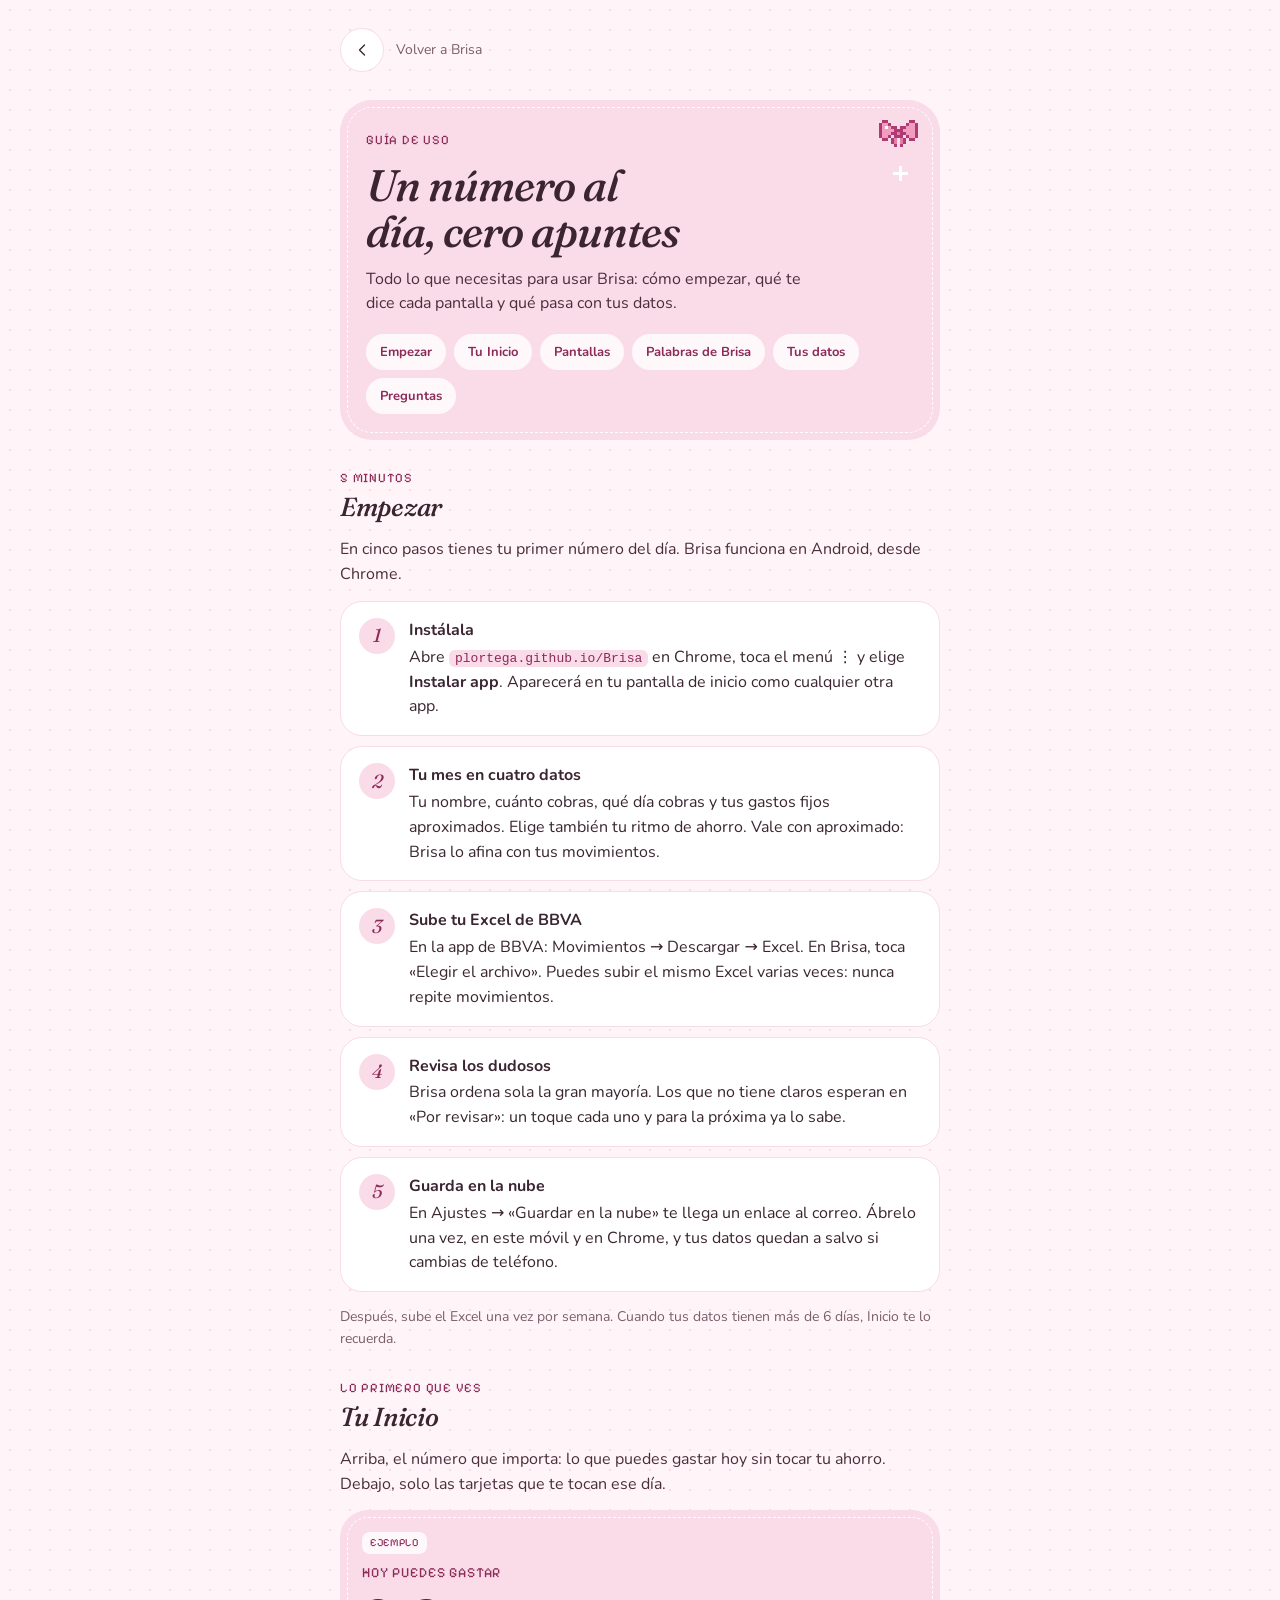
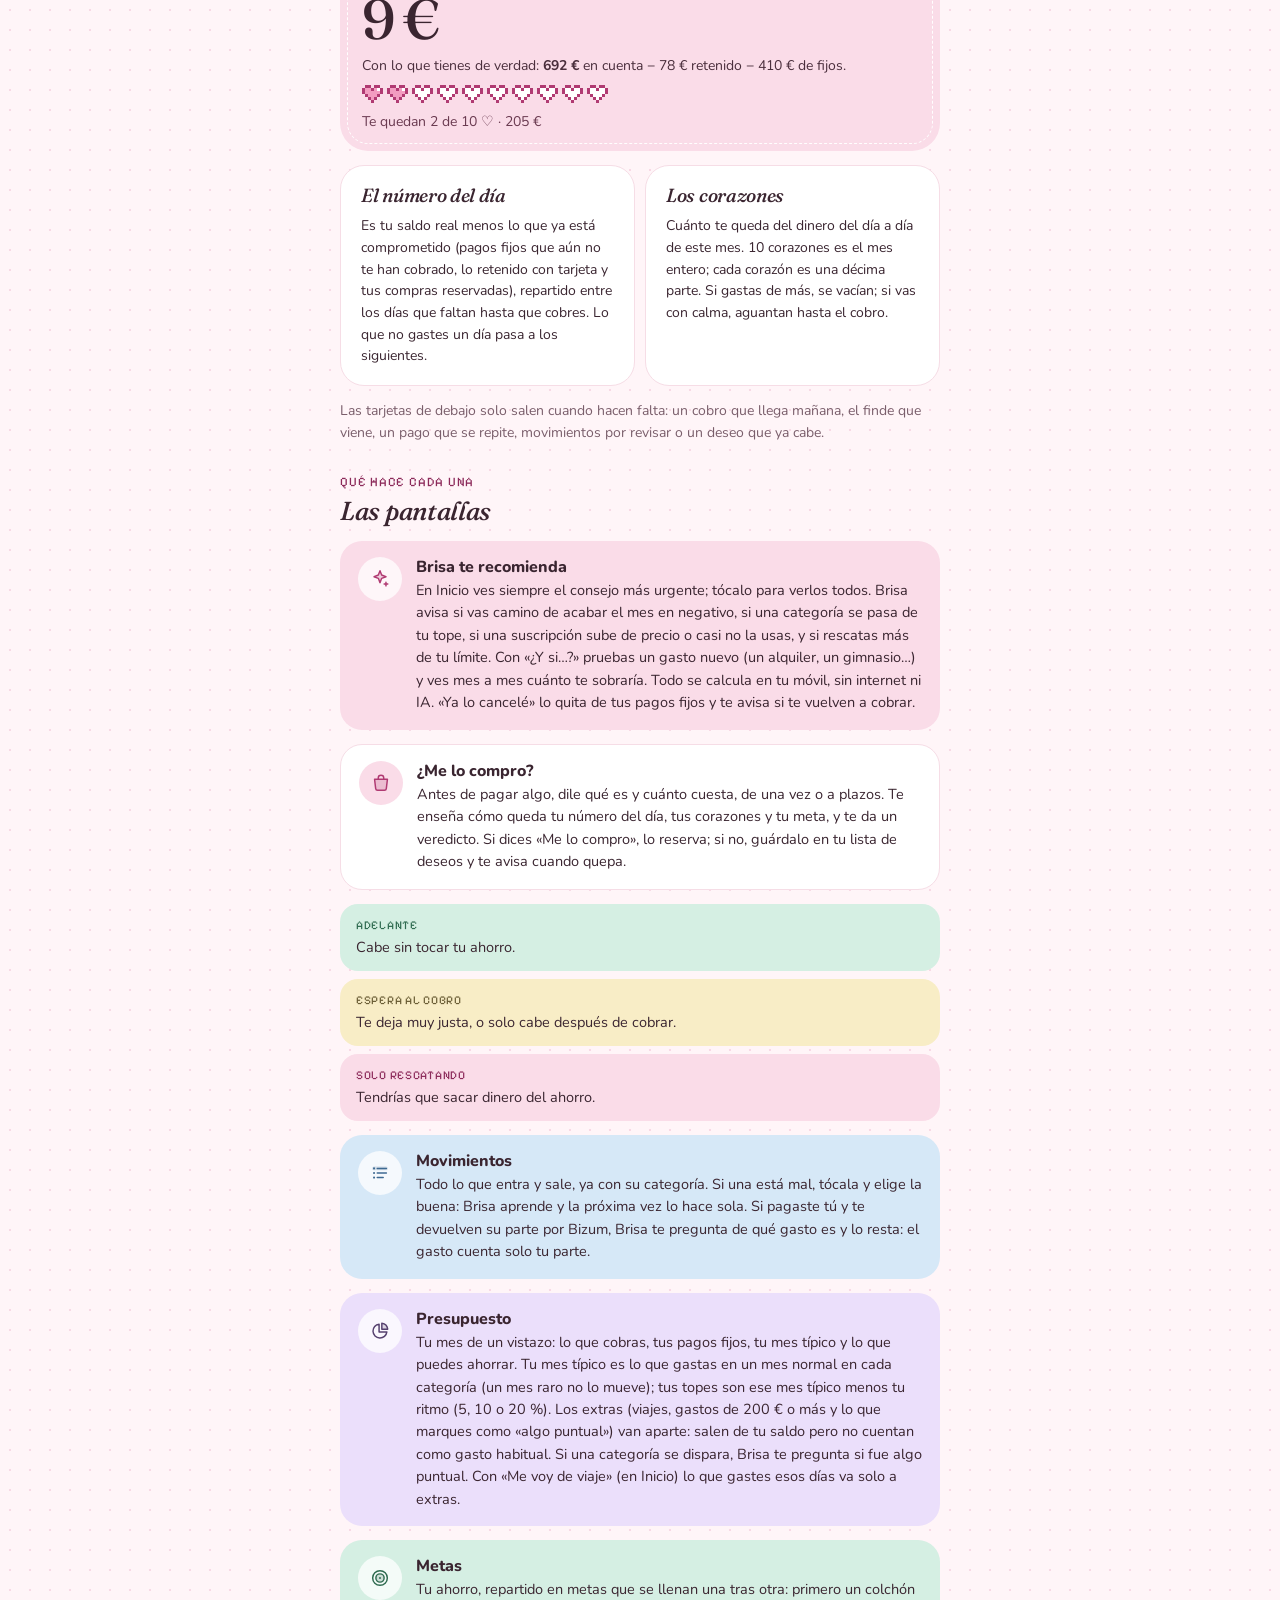
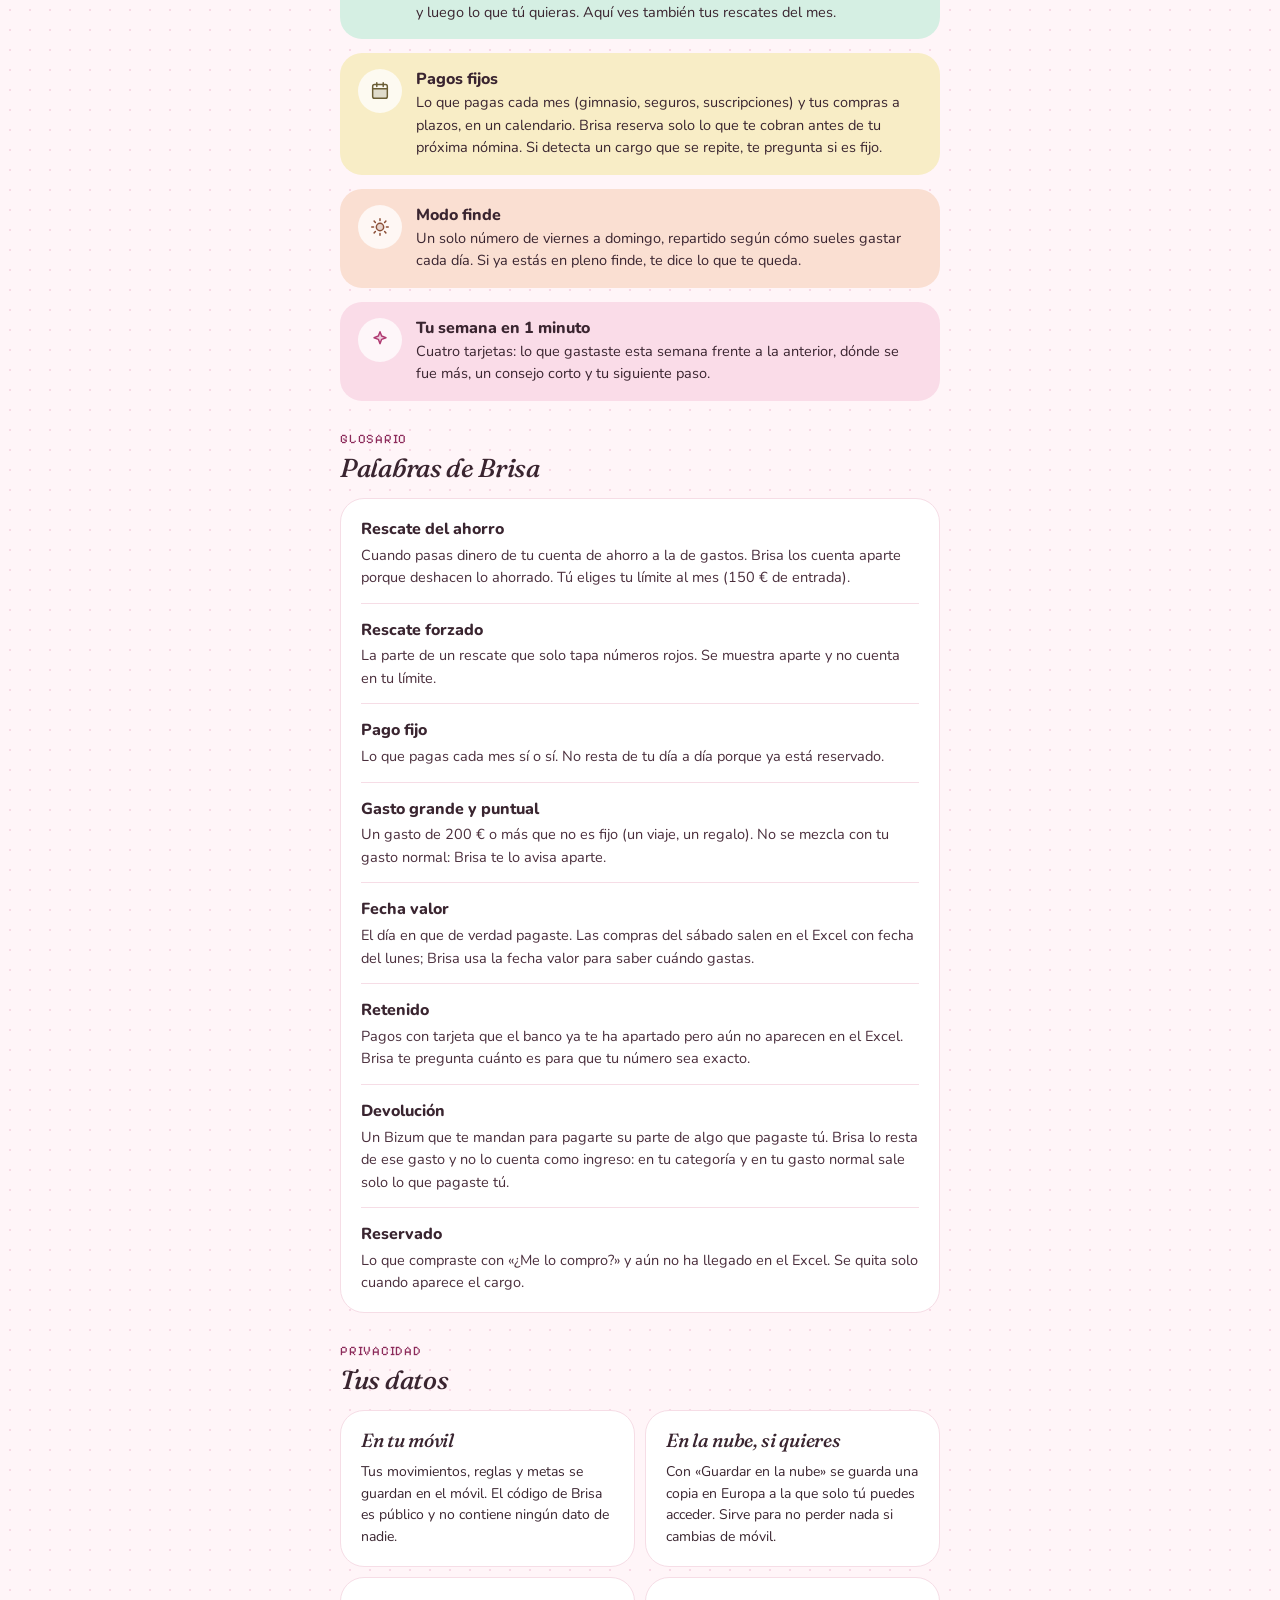
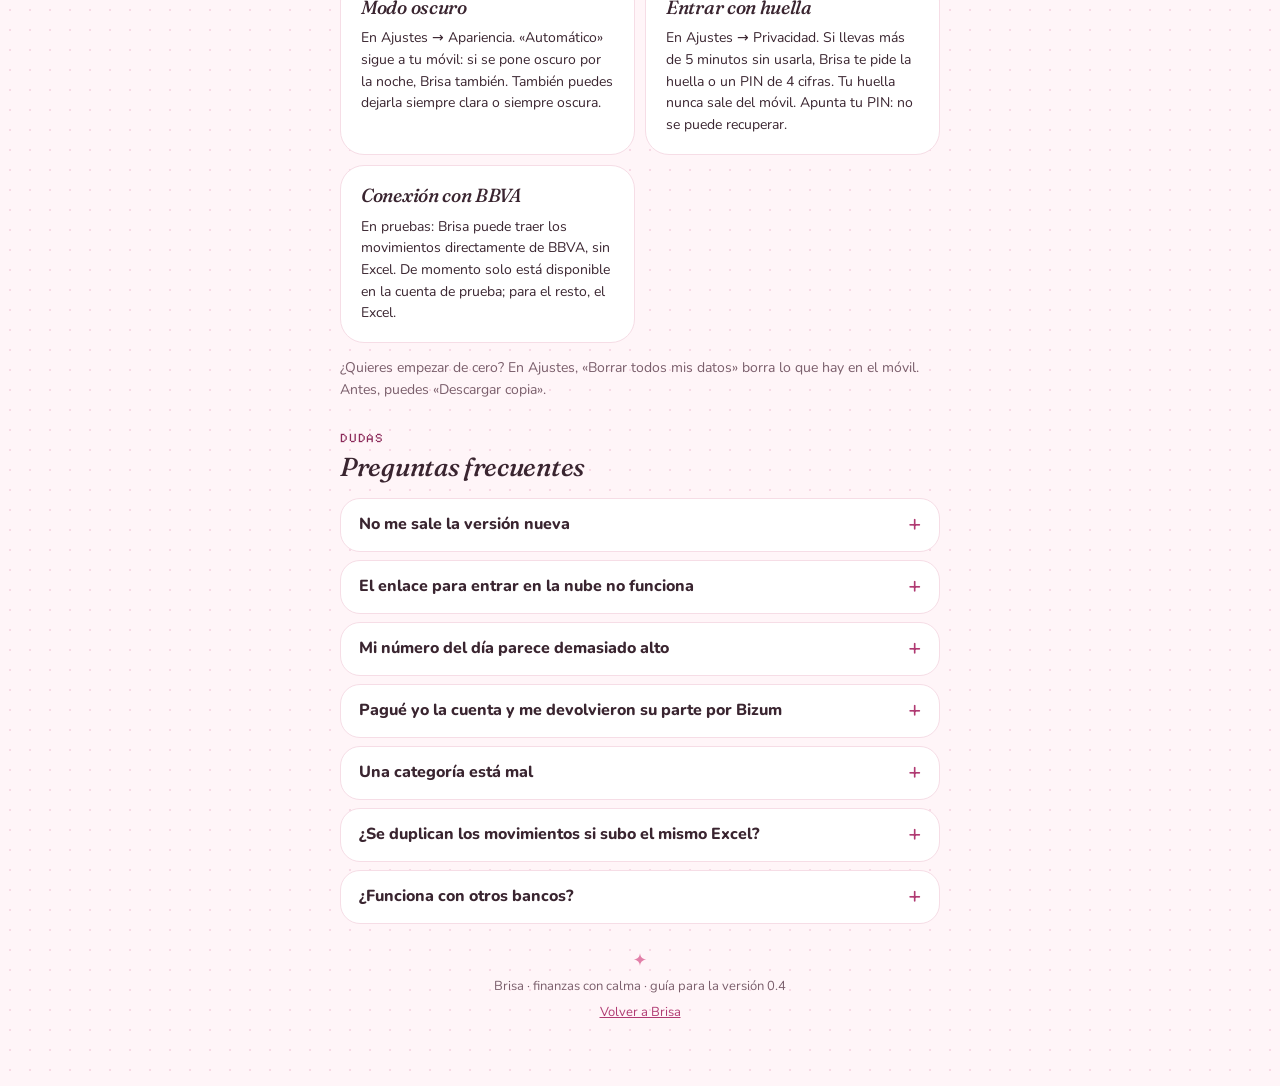
==== guia.html @ e881c9db "v0.6.0: modo oscuro rosado (Automático, Claro u Oscuro en Ajustes) Co-Authored-By: Claude Opus 5.5 <" ====
<!doctype html>
<html lang="es">
<head>
<meta charset="utf-8">
<meta name="viewport" content="width=device-width, initial-scale=1, viewport-fit=cover">
<title>Guía de Brisa</title>
<meta name="claude:viewport-fit-sides" content="cover">
<meta name="theme-color" content="#FFF5F8">
<link rel="icon" href="icon-192.png">
<link rel="stylesheet" href="https://fonts.googleapis.com/css2?family=Fraunces:ital,opsz,wght@0,9..144,400;0,9..144,500;1,9..144,400;1,9..144,500&family=Nunito:wght@400;600;700;800&family=Pixelify+Sans:wght@400;600&display=swap">
<style>
/* Layout: una sola columna estrecha como la app, tarjetas rosas pespunteadas por secciones; Brisa tiene un único look claro */
:root{
  --bg:#FFF5F8; --dots:#F8D9E5; --ink:#3A2530; --muted:#7A5E6B; --line:#F6DDE6; --card:#FFFFFF;
  --berry:#B03A72; --berry-d:#8C2A5A; --rose:#FADCE8; --rose2:#E27FA8; --rose3:#E9A8C3;
  --mint:#D5EFE3; --mint-d:#2F6B50; --peach:#FADFD2; --peach-d:#8A4E36; --butter:#F8EDC6; --butter-d:#6A5D35;
  --sky:#D6E8F7; --sky-d:#3E6A92; --lilac:#EBDFFB; --lilac-d:#55406E;
  --serif:'Fraunces',Georgia,'Times New Roman',serif; --sans:'Nunito',system-ui,-apple-system,'Segoe UI',sans-serif; --pix:'Pixelify Sans',ui-monospace,monospace;
  color-scheme:light;
}
*{box-sizing:border-box}
html{background:var(--bg)}
body{margin:0;background-color:var(--bg);background-image:radial-gradient(var(--dots) 1.3px,transparent 1.5px);background-size:20px 20px;color:var(--ink);font-family:var(--sans);font-size:16px;line-height:1.55;-webkit-tap-highlight-color:transparent}
.wrap{max-width:640px;margin:0 auto;padding-block:28px 64px;padding-left:max(20px,env(safe-area-inset-left,0px));padding-right:max(20px,env(safe-area-inset-right,0px));display:flex;flex-direction:column;gap:28px}
a{color:var(--berry)} a:focus-visible,button:focus-visible,summary:focus-visible{outline:2px solid var(--rose2);outline-offset:3px;border-radius:8px}
h1,h2,h3{font-family:var(--serif);font-style:italic;font-weight:500;margin:0;text-wrap:balance;letter-spacing:-.3px}
h2{font-size:26px;line-height:1.2}
h3{font-size:19px;line-height:1.25}
p{margin:0}
.pix{font-family:var(--pix);letter-spacing:.06em;text-transform:uppercase;font-size:13px;color:var(--berry-d)}
.muted{color:var(--muted)}
.small{font-size:14px}
svg{flex-shrink:0}
.spark{fill:var(--rose2)}
/* Volver */
.top{display:flex;align-items:center;gap:12px}
.back{width:44px;height:44px;border-radius:22px;border:1px solid var(--line);background:var(--card);display:flex;align-items:center;justify-content:center;color:var(--ink);text-decoration:none}
.back svg{width:20px;height:20px;fill:none;stroke:currentColor;stroke-width:1.6;stroke-linecap:round;stroke-linejoin:round}
/* Portada */
.hero{position:relative;background:var(--rose);border-radius:32px;padding:30px 26px 26px;outline:1.5px dashed rgba(255,255,255,.95);outline-offset:-8px;overflow:hidden;display:flex;flex-direction:column;gap:12px}
.hero h1{font-size:clamp(34px,8vw,44px);line-height:1.05;letter-spacing:-1px;padding-right:56px}
.hero p{font-size:16px;color:#4A2E3C;max-width:46ch}
.orn{position:absolute;pointer-events:none}
.toc{display:flex;flex-wrap:wrap;gap:8px;margin-top:6px}
.toc a{min-height:36px;display:inline-flex;align-items:center;padding:0 14px;border-radius:18px;background:rgba(255,255,255,.8);color:var(--berry-d);font-weight:700;font-size:13px;text-decoration:none}
/* Secciones */
section.sec{display:flex;flex-direction:column;gap:14px;scroll-margin-top:16px}
.sec>header{display:flex;flex-direction:column;gap:4px}
.lead{font-size:16px;color:#4A2E3C;max-width:60ch}
.card{background:var(--card);border:1px solid var(--line);border-radius:24px;padding:18px 20px;display:flex;flex-direction:column;gap:8px}
.card.dash{border:1.5px dashed #F0C3D5}
/* Pasos */
ol.steps{list-style:none;margin:0;padding:0;display:flex;flex-direction:column;gap:10px;counter-reset:paso}
ol.steps li{counter-increment:paso;display:grid;grid-template-columns:36px minmax(0,1fr);gap:14px;align-items:start;background:var(--card);border:1px solid var(--line);border-radius:22px;padding:16px 18px}
ol.steps li::before{content:counter(paso);width:36px;height:36px;border-radius:18px;background:var(--rose);color:var(--berry-d);font-family:var(--serif);font-style:italic;font-size:19px;display:flex;align-items:center;justify-content:center}
ol.steps b{display:block;margin-bottom:2px}
code{font-family:ui-monospace,Menlo,monospace;font-size:13px;background:var(--rose);color:var(--berry-d);padding:1px 6px;border-radius:6px;word-break:break-all}
/* Número del día de ejemplo */
.demo{position:relative;background:var(--rose);border-radius:28px;padding:22px 22px 18px;outline:1.5px dashed rgba(255,255,255,.95);outline-offset:-8px;display:flex;flex-direction:column;gap:8px}
.demo .big{font-family:var(--serif);font-weight:500;font-size:56px;line-height:1;letter-spacing:-2px}
.hearts{display:flex;gap:4px;flex-wrap:wrap}
.hearts svg{width:21px;height:18px}
.ej{font-family:var(--pix);font-size:11px;letter-spacing:.06em;color:var(--berry-d);background:rgba(255,255,255,.8);padding:2px 8px;border-radius:8px;align-self:flex-start}
.cards2{display:grid;grid-template-columns:repeat(2,minmax(0,1fr));gap:10px}
@media (max-width:520px){.cards2{grid-template-columns:minmax(0,1fr)}}
/* Pantallas */
.pant{display:grid;grid-template-columns:44px minmax(0,1fr);gap:14px;align-items:start;border-radius:22px;padding:16px 18px}
.pant .ic{width:44px;height:44px;border-radius:22px;background:rgba(255,255,255,.75);display:flex;align-items:center;justify-content:center}
.pant .ic svg{width:22px;height:22px;fill:none;stroke:currentColor;stroke-width:1.6;stroke-linecap:round;stroke-linejoin:round}
.pant h3{font-family:var(--sans);font-style:normal;font-weight:800;font-size:16px;letter-spacing:0;margin-bottom:2px}
.pant p{font-size:14.5px}
.mint{background:var(--mint)} .mint .ic{color:var(--mint-d)}
.peach{background:var(--peach)} .peach .ic{color:var(--peach-d)}
.butter{background:var(--butter)} .butter .ic{color:var(--butter-d)}
.sky{background:var(--sky)} .sky .ic{color:var(--sky-d)}
.lilac{background:var(--lilac)} .lilac .ic{color:var(--lilac-d)}
.rosec{background:var(--rose)} .rosec .ic{color:var(--berry)}
.white{background:var(--card);border:1px solid var(--line)} .white .ic{background:var(--rose);color:var(--berry)}
/* Glosario */
dl.glos{margin:0;background:var(--card);border:1px solid var(--line);border-radius:24px;padding:4px 20px}
dl.glos div{padding:14px 0;border-bottom:1px solid var(--line);display:flex;flex-direction:column;gap:2px}
dl.glos div:last-child{border-bottom:0}
dt{font-weight:800} dd{margin:0;font-size:14.5px;color:#4A2E3C}
/* Veredictos */
.verds{display:flex;flex-direction:column;gap:8px}
.verd{border-radius:18px;padding:12px 16px;display:flex;flex-direction:column;gap:2px;font-size:14.5px}
.verd .pix{font-size:12px}
/* Preguntas */
details{background:var(--card);border:1px solid var(--line);border-radius:20px;padding:0 18px}
details+details{margin-top:8px}
summary{list-style:none;cursor:pointer;min-height:52px;display:flex;align-items:center;justify-content:space-between;gap:12px;font-weight:800}
summary::-webkit-details-marker{display:none}
summary::after{content:'+';font-family:var(--serif);font-size:24px;color:var(--berry);line-height:1}
details[open] summary::after{content:'−'}
details p{padding-bottom:16px;font-size:14.5px;color:#4A2E3C}
footer{text-align:center;color:var(--muted);font-size:13px;display:flex;flex-direction:column;gap:6px;align-items:center}
@media (prefers-reduced-motion:no-preference){.tw{animation:tw 1.8s ease-in-out infinite}@keyframes tw{0%,100%{opacity:.4;transform:scale(.7)}50%{opacity:1;transform:scale(1)}}}
</style>
</head>
<body>
<div class="wrap">

<div class="top"><a class="back" href="./#ajustes" aria-label="Volver a Brisa"><svg viewBox="0 0 24 24"><path d="M15 6l-6 6 6 6"/></svg></a><span class="small muted">Volver a Brisa</span></div>

<header class="hero">
  <svg class="orn" style="top:20px;right:22px" width="39" height="27" viewBox="0 0 13 9" shape-rendering="crispEdges" aria-hidden="true"><path fill="#B03A72" d="M1 0h2v1H1zM10 0h2v1h-2zM0 1h1v1H0zM3 1h1v1H3zM9 1h1v1H9zM12 1h1v1h-1zM0 2h1v1H0zM4 2h2v1H4zM7 2h2v1H7zM12 2h1v1h-1zM0 3h1v1H0zM5 3h3v1H5zM12 3h1v1h-1zM0 4h1v1H0zM4 4h2v1H4zM7 4h2v1H7zM12 4h1v1h-1zM0 5h1v1H0zM3 5h1v1H3zM5 5h3v1H5zM9 5h1v1H9zM12 5h1v1h-1zM1 6h2v1H1zM4 6h1v1H4zM8 6h1v1H8zM10 6h2v1h-2zM4 7h1v1H4zM8 7h1v1H8zM5 8h1v1H5zM7 8h1v1H7z"/><path fill="#F29CC0" d="M1 1h2v1H1zM10 1h2v1h-2zM1 2h1v1H1zM3 2h1v1H3zM9 2h3v1H9zM1 3h4v1H1zM8 3h4v1H8zM1 4h3v1H1zM9 4h3v1H9zM1 5h2v1H1zM10 5h2v1h-2z"/><path fill="#FFFFFF" d="M2 2h1v1H2z"/><path fill="#E27FA8" d="M6 4h1v1H6zM5 6h1v1H5zM7 6h1v1H7zM5 7h1v1H5zM7 7h1v1H7z"/></svg>
  <svg class="orn tw" style="top:66px;right:32px" width="15" height="15" viewBox="0 0 5 5" shape-rendering="crispEdges" aria-hidden="true"><path fill="#FFFFFF" d="M2 0h1v2H2zM0 2h5v1H0zM2 3h1v2H2z"/></svg>
  <span class="pix">Guía de uso</span>
  <h1>Un número al día, cero apuntes</h1>
  <p>Todo lo que necesitas para usar Brisa: cómo empezar, qué te dice cada pantalla y qué pasa con tus datos.</p>
  <nav class="toc" aria-label="En esta guía">
    <a href="#empezar">Empezar</a><a href="#inicio">Tu Inicio</a><a href="#pantallas">Pantallas</a><a href="#palabras">Palabras de Brisa</a><a href="#datos">Tus datos</a><a href="#preguntas">Preguntas</a>
  </nav>
</header>

<section class="sec" id="empezar">
  <header><span class="pix">5 minutos</span><h2>Empezar</h2></header>
  <p class="lead">En cinco pasos tienes tu primer número del día. Brisa funciona en Android, desde Chrome.</p>
  <ol class="steps">
    <li><div><b>Instálala</b>Abre <code>plortega.github.io/Brisa</code> en Chrome, toca el menú ⋮ y elige <b style="display:inline">Instalar app</b>. Aparecerá en tu pantalla de inicio como cualquier otra app.</div></li>
    <li><div><b>Tu mes en cuatro datos</b>Tu nombre, cuánto cobras, qué día cobras y tus gastos fijos aproximados. Elige también tu ritmo de ahorro. Vale con aproximado: Brisa lo afina con tus movimientos.</div></li>
    <li><div><b>Sube tu Excel de BBVA</b>En la app de BBVA: Movimientos → Descargar → Excel. En Brisa, toca «Elegir el archivo». Puedes subir el mismo Excel varias veces: nunca repite movimientos.</div></li>
    <li><div><b>Revisa los dudosos</b>Brisa ordena sola la gran mayoría. Los que no tiene claros esperan en «Por revisar»: un toque cada uno y para la próxima ya lo sabe.</div></li>
    <li><div><b>Guarda en la nube</b>En Ajustes → «Guardar en la nube» te llega un enlace al correo. Ábrelo una vez, en este móvil y en Chrome, y tus datos quedan a salvo si cambias de teléfono.</div></li>
  </ol>
  <p class="small muted">Después, sube el Excel una vez por semana. Cuando tus datos tienen más de 6 días, Inicio te lo recuerda.</p>
</section>

<section class="sec" id="inicio">
  <header><span class="pix">Lo primero que ves</span><h2>Tu Inicio</h2></header>
  <p class="lead">Arriba, el número que importa: lo que puedes gastar hoy sin tocar tu ahorro. Debajo, solo las tarjetas que te tocan ese día.</p>
  <div class="demo" aria-label="Ejemplo del número del día">
    <span class="ej">EJEMPLO</span>
    <span class="pix" style="font-size:14px">Hoy puedes gastar</span>
    <span class="big">9 €</span>
    <span class="small" style="color:#4A2E3C">Con lo que tienes de verdad: <b>692 €</b> en cuenta − 78 € retenido − 410 € de fijos.</span>
    <div class="hearts" role="img" aria-label="Te quedan 2 de 10 corazones">
      <svg viewBox="0 0 7 6" shape-rendering="crispEdges" aria-hidden="true"><path fill="#B03A72" d="M1 0h2v1H1zM4 0h2v1H4zM0 1h1v2H0zM3 1h1v1H3zM6 1h1v2H6zM1 3h1v1H1zM5 3h1v1H5zM2 4h1v1H2zM4 4h1v1H4zM3 5h1v1H3z"/><path fill="#F29CC0" d="M1 1h2v1H1zM4 1h1v1H4zM1 2h5v1H1zM2 3h3v1H2zM3 4h1v1H3z"/><path fill="#fff" d="M5 1h1v1H5z"/></svg>
      <svg viewBox="0 0 7 6" shape-rendering="crispEdges" aria-hidden="true"><path fill="#B03A72" d="M1 0h2v1H1zM4 0h2v1H4zM0 1h1v2H0zM3 1h1v1H3zM6 1h1v2H6zM1 3h1v1H1zM5 3h1v1H5zM2 4h1v1H2zM4 4h1v1H4zM3 5h1v1H3z"/><path fill="#F29CC0" d="M1 1h2v1H1zM4 1h1v1H4zM1 2h5v1H1zM2 3h3v1H2zM3 4h1v1H3z"/><path fill="#fff" d="M5 1h1v1H5z"/></svg>
      <svg viewBox="0 0 7 6" shape-rendering="crispEdges" aria-hidden="true"><path fill="#B03A72" d="M1 0h2v1H1zM4 0h2v1H4zM0 1h1v2H0zM3 1h1v1H3zM6 1h1v2H6zM1 3h1v1H1zM5 3h1v1H5zM2 4h1v1H2zM4 4h1v1H4zM3 5h1v1H3z"/><path fill="#FFFFFF" d="M1 1h2v1H1zM4 1h2v1H4zM1 2h5v1H1zM2 3h3v1H2zM3 4h1v1H3z"/></svg>
      <svg viewBox="0 0 7 6" shape-rendering="crispEdges" aria-hidden="true"><path fill="#B03A72" d="M1 0h2v1H1zM4 0h2v1H4zM0 1h1v2H0zM3 1h1v1H3zM6 1h1v2H6zM1 3h1v1H1zM5 3h1v1H5zM2 4h1v1H2zM4 4h1v1H4zM3 5h1v1H3z"/><path fill="#FFFFFF" d="M1 1h2v1H1zM4 1h2v1H4zM1 2h5v1H1zM2 3h3v1H2zM3 4h1v1H3z"/></svg>
      <svg viewBox="0 0 7 6" shape-rendering="crispEdges" aria-hidden="true"><path fill="#B03A72" d="M1 0h2v1H1zM4 0h2v1H4zM0 1h1v2H0zM3 1h1v1H3zM6 1h1v2H6zM1 3h1v1H1zM5 3h1v1H5zM2 4h1v1H2zM4 4h1v1H4zM3 5h1v1H3z"/><path fill="#FFFFFF" d="M1 1h2v1H1zM4 1h2v1H4zM1 2h5v1H1zM2 3h3v1H2zM3 4h1v1H3z"/></svg>
      <svg viewBox="0 0 7 6" shape-rendering="crispEdges" aria-hidden="true"><path fill="#B03A72" d="M1 0h2v1H1zM4 0h2v1H4zM0 1h1v2H0zM3 1h1v1H3zM6 1h1v2H6zM1 3h1v1H1zM5 3h1v1H5zM2 4h1v1H2zM4 4h1v1H4zM3 5h1v1H3z"/><path fill="#FFFFFF" d="M1 1h2v1H1zM4 1h2v1H4zM1 2h5v1H1zM2 3h3v1H2zM3 4h1v1H3z"/></svg>
      <svg viewBox="0 0 7 6" shape-rendering="crispEdges" aria-hidden="true"><path fill="#B03A72" d="M1 0h2v1H1zM4 0h2v1H4zM0 1h1v2H0zM3 1h1v1H3zM6 1h1v2H6zM1 3h1v1H1zM5 3h1v1H5zM2 4h1v1H2zM4 4h1v1H4zM3 5h1v1H3z"/><path fill="#FFFFFF" d="M1 1h2v1H1zM4 1h2v1H4zM1 2h5v1H1zM2 3h3v1H2zM3 4h1v1H3z"/></svg>
      <svg viewBox="0 0 7 6" shape-rendering="crispEdges" aria-hidden="true"><path fill="#B03A72" d="M1 0h2v1H1zM4 0h2v1H4zM0 1h1v2H0zM3 1h1v1H3zM6 1h1v2H6zM1 3h1v1H1zM5 3h1v1H5zM2 4h1v1H2zM4 4h1v1H4zM3 5h1v1H3z"/><path fill="#FFFFFF" d="M1 1h2v1H1zM4 1h2v1H4zM1 2h5v1H1zM2 3h3v1H2zM3 4h1v1H3z"/></svg>
      <svg viewBox="0 0 7 6" shape-rendering="crispEdges" aria-hidden="true"><path fill="#B03A72" d="M1 0h2v1H1zM4 0h2v1H4zM0 1h1v2H0zM3 1h1v1H3zM6 1h1v2H6zM1 3h1v1H1zM5 3h1v1H5zM2 4h1v1H2zM4 4h1v1H4zM3 5h1v1H3z"/><path fill="#FFFFFF" d="M1 1h2v1H1zM4 1h2v1H4zM1 2h5v1H1zM2 3h3v1H2zM3 4h1v1H3z"/></svg>
      <svg viewBox="0 0 7 6" shape-rendering="crispEdges" aria-hidden="true"><path fill="#B03A72" d="M1 0h2v1H1zM4 0h2v1H4zM0 1h1v2H0zM3 1h1v1H3zM6 1h1v2H6zM1 3h1v1H1zM5 3h1v1H5zM2 4h1v1H2zM4 4h1v1H4zM3 5h1v1H3z"/><path fill="#FFFFFF" d="M1 1h2v1H1zM4 1h2v1H4zM1 2h5v1H1zM2 3h3v1H2zM3 4h1v1H3z"/></svg>
    </div>
    <span class="small" style="color:#6A3A50">Te quedan 2 de 10 ♡ · 205 €</span>
  </div>
  <div class="cards2">
    <div class="card"><h3>El número del día</h3><p class="small">Es tu saldo real menos lo que ya está comprometido (pagos fijos que aún no te han cobrado, lo retenido con tarjeta y tus compras reservadas), repartido entre los días que faltan hasta que cobres. Lo que no gastes un día pasa a los siguientes.</p></div>
    <div class="card"><h3>Los corazones</h3><p class="small">Cuánto te queda del dinero del día a día de este mes. 10 corazones es el mes entero; cada corazón es una décima parte. Si gastas de más, se vacían; si vas con calma, aguantan hasta el cobro.</p></div>
  </div>
  <p class="small muted">Las tarjetas de debajo solo salen cuando hacen falta: un cobro que llega mañana, el finde que viene, un pago que se repite, movimientos por revisar o un deseo que ya cabe.</p>
</section>

<section class="sec" id="pantallas">
  <header><span class="pix">Qué hace cada una</span><h2>Las pantallas</h2></header>
  <div class="pant rosec"><span class="ic"><svg viewBox="0 0 24 24"><path d="M12 3l1.8 4.7L18.5 9.5l-4.7 1.8L12 16l-1.8-4.7L5.5 9.5l4.7-1.8z" fill="currentColor" fill-opacity=".2" stroke="none"/><path d="M12 3l1.8 4.7L18.5 9.5l-4.7 1.8L12 16l-1.8-4.7L5.5 9.5l4.7-1.8z"/><path d="M18.5 15.5v4M16.5 17.5h4"/></svg></span><div><h3>Brisa te recomienda</h3><p>En Inicio ves siempre el consejo más urgente; tócalo para verlos todos. Brisa avisa si vas camino de acabar el mes en negativo, si una categoría se pasa de tu tope, si una suscripción sube de precio o casi no la usas, y si rescatas más de tu límite. Con «¿Y si…?» pruebas un gasto nuevo (un alquiler, un gimnasio…) y ves mes a mes cuánto te sobraría. Todo se calcula en tu móvil, sin internet ni IA. «Ya lo cancelé» lo quita de tus pagos fijos y te avisa si te vuelven a cobrar.</p></div></div>
  <div class="pant white"><span class="ic"><svg viewBox="0 0 24 24"><path d="M5 8h14l-1.2 10.2a2 2 0 0 1-2 1.8H8.2a2 2 0 0 1-2-1.8z" fill="currentColor" fill-opacity=".2" stroke="none"/><path d="M5 8h14l-1.2 10.2a2 2 0 0 1-2 1.8H8.2a2 2 0 0 1-2-1.8z"/><path d="M9 8V6.5a3 3 0 0 1 6 0V8"/></svg></span><div><h3>¿Me lo compro?</h3><p>Antes de pagar algo, dile qué es y cuánto cuesta, de una vez o a plazos. Te enseña cómo queda tu número del día, tus corazones y tu meta, y te da un veredicto. Si dices «Me lo compro», lo reserva; si no, guárdalo en tu lista de deseos y te avisa cuando quepa.</p></div></div>
  <div class="verds" aria-label="Los tres veredictos">
    <div class="verd mint"><span class="pix" style="color:var(--mint-d)">Adelante</span>Cabe sin tocar tu ahorro.</div>
    <div class="verd butter"><span class="pix" style="color:var(--butter-d)">Espera al cobro</span>Te deja muy justa, o solo cabe después de cobrar.</div>
    <div class="verd rosec"><span class="pix">Solo rescatando</span>Tendrías que sacar dinero del ahorro.</div>
  </div>
  <div class="pant sky"><span class="ic"><svg viewBox="0 0 24 24"><path d="M3.5 7a2 2 0 0 1 2-2h13a2 2 0 0 1 2 2v0a2 2 0 0 1-2 2h-13a2 2 0 0 1-2-2z" fill="currentColor" fill-opacity=".2" stroke="none"/><path d="M9 7h10M9 12h10M9 17h6.5"/><circle cx="5.5" cy="7" r="1.15" fill="currentColor" stroke="none"/><circle cx="5.5" cy="12" r="1.15" fill="currentColor" stroke="none"/><circle cx="5.5" cy="17" r="1.15" fill="currentColor" stroke="none"/></svg></span><div><h3>Movimientos</h3><p>Todo lo que entra y sale, ya con su categoría. Si una está mal, tócala y elige la buena: Brisa aprende y la próxima vez lo hace sola. Si pagaste tú y te devuelven su parte por Bizum, Brisa te pregunta de qué gasto es y lo resta: el gasto cuenta solo tu parte.</p></div></div>
  <div class="pant lilac"><span class="ic"><svg viewBox="0 0 24 24"><path d="M14 3.6a7.4 7.4 0 0 1 6.4 6.4H14z" fill="currentColor" fill-opacity=".2" stroke="none"/><path d="M11 4.5a7.6 7.6 0 1 0 8.5 8.5H11z"/><path d="M14 3.6a7.4 7.4 0 0 1 6.4 6.4H14z"/></svg></span><div><h3>Presupuesto</h3><p>Tu mes de un vistazo: lo que cobras, tus pagos fijos, tu mes típico y lo que puedes ahorrar. Tu mes típico es lo que gastas en un mes normal en cada categoría (un mes raro no lo mueve); tus topes son ese mes típico menos tu ritmo (5, 10 o 20 %). Los extras (viajes, gastos de 200 € o más y lo que marques como «algo puntual») van aparte: salen de tu saldo pero no cuentan como gasto habitual. Si una categoría se dispara, Brisa te pregunta si fue algo puntual. Con «Me voy de viaje» (en Inicio) lo que gastes esos días va solo a extras.</p></div></div>
  <div class="pant mint"><span class="ic"><svg viewBox="0 0 24 24"><path d="M16.5 12a4.5 4.5 0 1 1-9 0 4.5 4.5 0 0 1 9 0z" fill="currentColor" fill-opacity=".2" stroke="none"/><circle cx="12" cy="12" r="8"/><circle cx="12" cy="12" r="4.5"/><circle cx="12" cy="12" r="1.1" fill="currentColor" stroke="none"/></svg></span><div><h3>Metas</h3><p>Tu ahorro, repartido en metas que se llenan una tras otra: primero un colchón y luego lo que tú quieras. Aquí ves también tus rescates del mes.</p></div></div>
  <div class="pant butter"><span class="ic"><svg viewBox="0 0 24 24"><path d="M4 9.5h16V18a2 2 0 0 1-2 2H6a2 2 0 0 1-2-2z" fill="currentColor" fill-opacity=".2" stroke="none"/><rect x="4" y="5" width="16" height="15" rx="2"/><path d="M4 9.5h16M8.5 3v4M15.5 3v4"/></svg></span><div><h3>Pagos fijos</h3><p>Lo que pagas cada mes (gimnasio, seguros, suscripciones) y tus compras a plazos, en un calendario. Brisa reserva solo lo que te cobran antes de tu próxima nómina. Si detecta un cargo que se repite, te pregunta si es fijo.</p></div></div>
  <div class="pant peach"><span class="ic"><svg viewBox="0 0 24 24"><path d="M16 12a4 4 0 1 1-8 0 4 4 0 0 1 8 0z" fill="currentColor" fill-opacity=".2" stroke="none"/><circle cx="12" cy="12" r="4"/><path d="M12 3v2M12 19v2M3 12h2M19 12h2M5.6 5.6l1.4 1.4M17 17l1.4 1.4M5.6 18.4 7 17M17 7l1.4-1.4"/></svg></span><div><h3>Modo finde</h3><p>Un solo número de viernes a domingo, repartido según cómo sueles gastar cada día. Si ya estás en pleno finde, te dice lo que te queda.</p></div></div>
  <div class="pant rosec"><span class="ic"><svg viewBox="0 0 24 24"><path d="M12 3l1.8 4.7L18.5 9.5l-4.7 1.8L12 16l-1.8-4.7L5.5 9.5l4.7-1.8z" fill="currentColor" fill-opacity=".2" stroke="none"/><path d="M12 3l1.8 4.7L18.5 9.5l-4.7 1.8L12 16l-1.8-4.7L5.5 9.5l4.7-1.8z"/></svg></span><div><h3>Tu semana en 1 minuto</h3><p>Cuatro tarjetas: lo que gastaste esta semana frente a la anterior, dónde se fue más, un consejo corto y tu siguiente paso.</p></div></div>
</section>

<section class="sec" id="palabras">
  <header><span class="pix">Glosario</span><h2>Palabras de Brisa</h2></header>
  <dl class="glos">
    <div><dt>Rescate del ahorro</dt><dd>Cuando pasas dinero de tu cuenta de ahorro a la de gastos. Brisa los cuenta aparte porque deshacen lo ahorrado. Tú eliges tu límite al mes (150 € de entrada).</dd></div>
    <div><dt>Rescate forzado</dt><dd>La parte de un rescate que solo tapa números rojos. Se muestra aparte y no cuenta en tu límite.</dd></div>
    <div><dt>Pago fijo</dt><dd>Lo que pagas cada mes sí o sí. No resta de tu día a día porque ya está reservado.</dd></div>
    <div><dt>Gasto grande y puntual</dt><dd>Un gasto de 200 € o más que no es fijo (un viaje, un regalo). No se mezcla con tu gasto normal: Brisa te lo avisa aparte.</dd></div>
    <div><dt>Fecha valor</dt><dd>El día en que de verdad pagaste. Las compras del sábado salen en el Excel con fecha del lunes; Brisa usa la fecha valor para saber cuándo gastas.</dd></div>
    <div><dt>Retenido</dt><dd>Pagos con tarjeta que el banco ya te ha apartado pero aún no aparecen en el Excel. Brisa te pregunta cuánto es para que tu número sea exacto.</dd></div>
    <div><dt>Devolución</dt><dd>Un Bizum que te mandan para pagarte su parte de algo que pagaste tú. Brisa lo resta de ese gasto y no lo cuenta como ingreso: en tu categoría y en tu gasto normal sale solo lo que pagaste tú.</dd></div>
    <div><dt>Reservado</dt><dd>Lo que compraste con «¿Me lo compro?» y aún no ha llegado en el Excel. Se quita solo cuando aparece el cargo.</dd></div>
  </dl>
</section>

<section class="sec" id="datos">
  <header><span class="pix">Privacidad</span><h2>Tus datos</h2></header>
  <div class="cards2">
    <div class="card"><h3>En tu móvil</h3><p class="small">Tus movimientos, reglas y metas se guardan en el móvil. El código de Brisa es público y no contiene ningún dato de nadie.</p></div>
    <div class="card"><h3>En la nube, si quieres</h3><p class="small">Con «Guardar en la nube» se guarda una copia en Europa a la que solo tú puedes acceder. Sirve para no perder nada si cambias de móvil.</p></div>
    <div class="card"><h3>Modo oscuro</h3><p class="small">En Ajustes → Apariencia. «Automático» sigue a tu móvil: si se pone oscuro por la noche, Brisa también. También puedes dejarla siempre clara o siempre oscura.</p></div>
    <div class="card"><h3>Entrar con huella</h3><p class="small">En Ajustes → Privacidad. Si llevas más de 5 minutos sin usarla, Brisa te pide la huella o un PIN de 4 cifras. Tu huella nunca sale del móvil. Apunta tu PIN: no se puede recuperar.</p></div>
    <div class="card"><h3>Conexión con BBVA</h3><p class="small">En pruebas: Brisa puede traer los movimientos directamente de BBVA, sin Excel. De momento solo está disponible en la cuenta de prueba; para el resto, el Excel.</p></div>
  </div>
  <p class="small muted">¿Quieres empezar de cero? En Ajustes, «Borrar todos mis datos» borra lo que hay en el móvil. Antes, puedes «Descargar copia».</p>
</section>

<section class="sec" id="preguntas">
  <header><span class="pix">Dudas</span><h2>Preguntas frecuentes</h2></header>
  <div>
    <details><summary>No me sale la versión nueva</summary><p>Cierra Brisa del todo (deslízala fuera de las apps recientes) y ábrela una o dos veces. Abajo del todo en Ajustes ves qué versión tienes.</p></details>
    <details><summary>El enlace para entrar en la nube no funciona</summary><p>Cada enlace sirve una sola vez y caduca. Ábrelo en el mismo móvil y en Chrome; si lo abre la app de Gmail, usa ⋮ → «Abrir en Chrome». Si te dice que esperes, solo se pueden enviar unos pocos enlaces por hora: prueba un poco más tarde.</p></details>
    <details><summary>Mi número del día parece demasiado alto</summary><p>Revisa que tus pagos fijos estén apuntados (Ajustes → Pagos fijos) y que lo retenido con tarjeta esté al día. Sin fijos, Brisa cree que tienes más dinero libre del que tienes.</p></details>
    <details><summary>Pagué yo la cuenta y me devolvieron su parte por Bizum</summary><p>Si el Bizum llega hasta 3 días después, Brisa te pregunta «¿Te devolvieron X de…?» en una tarjeta azul en Inicio y en Movimientos. Di «Sí» y el gasto contará solo tu parte; si te lo devolvieron entero, verás «te salió gratis». Si se equivoca de gasto, toca «Es de otro gasto». ¿Llegó más tarde o no te lo pregunta? Toca el Bizum en Movimientos y elige «Es una devolución de…». Tu número del día no cambia: el Bizum ya está en tu saldo.</p></details>
    <details><summary>Una categoría está mal</summary><p>Toca el movimiento y elige la buena. Si marcas «Recordar», Brisa lo aplicará a los parecidos a partir de ahora.</p></details>
    <details><summary>¿Se duplican los movimientos si subo el mismo Excel?</summary><p>No. Brisa reconoce los que ya tiene, aunque el banco cambie un poco el texto del concepto entre descargas.</p></details>
    <details><summary>¿Funciona con otros bancos?</summary><p>Por ahora lee el Excel de BBVA. Si tienes otro banco, pásale a Patri un Excel de ejemplo y Brisa aprenderá a leerlo.</p></details>
  </div>
</section>

<footer>
  <svg class="spark" width="18" height="18" viewBox="0 0 24 24" aria-hidden="true"><path d="M12 1.5c.7 5.2 2.6 7.3 8.5 8.5-5.9 1.2-7.8 3.3-8.5 8.5-.7-5.2-2.6-7.3-8.5-8.5 5.9-1.2 7.8-3.3 8.5-8.5z"/></svg>
  <span>Brisa · finanzas con calma · guía para la versión 0.4</span>
  <a href="./#ajustes">Volver a Brisa</a>
</footer>
</div>
</body>
</html>
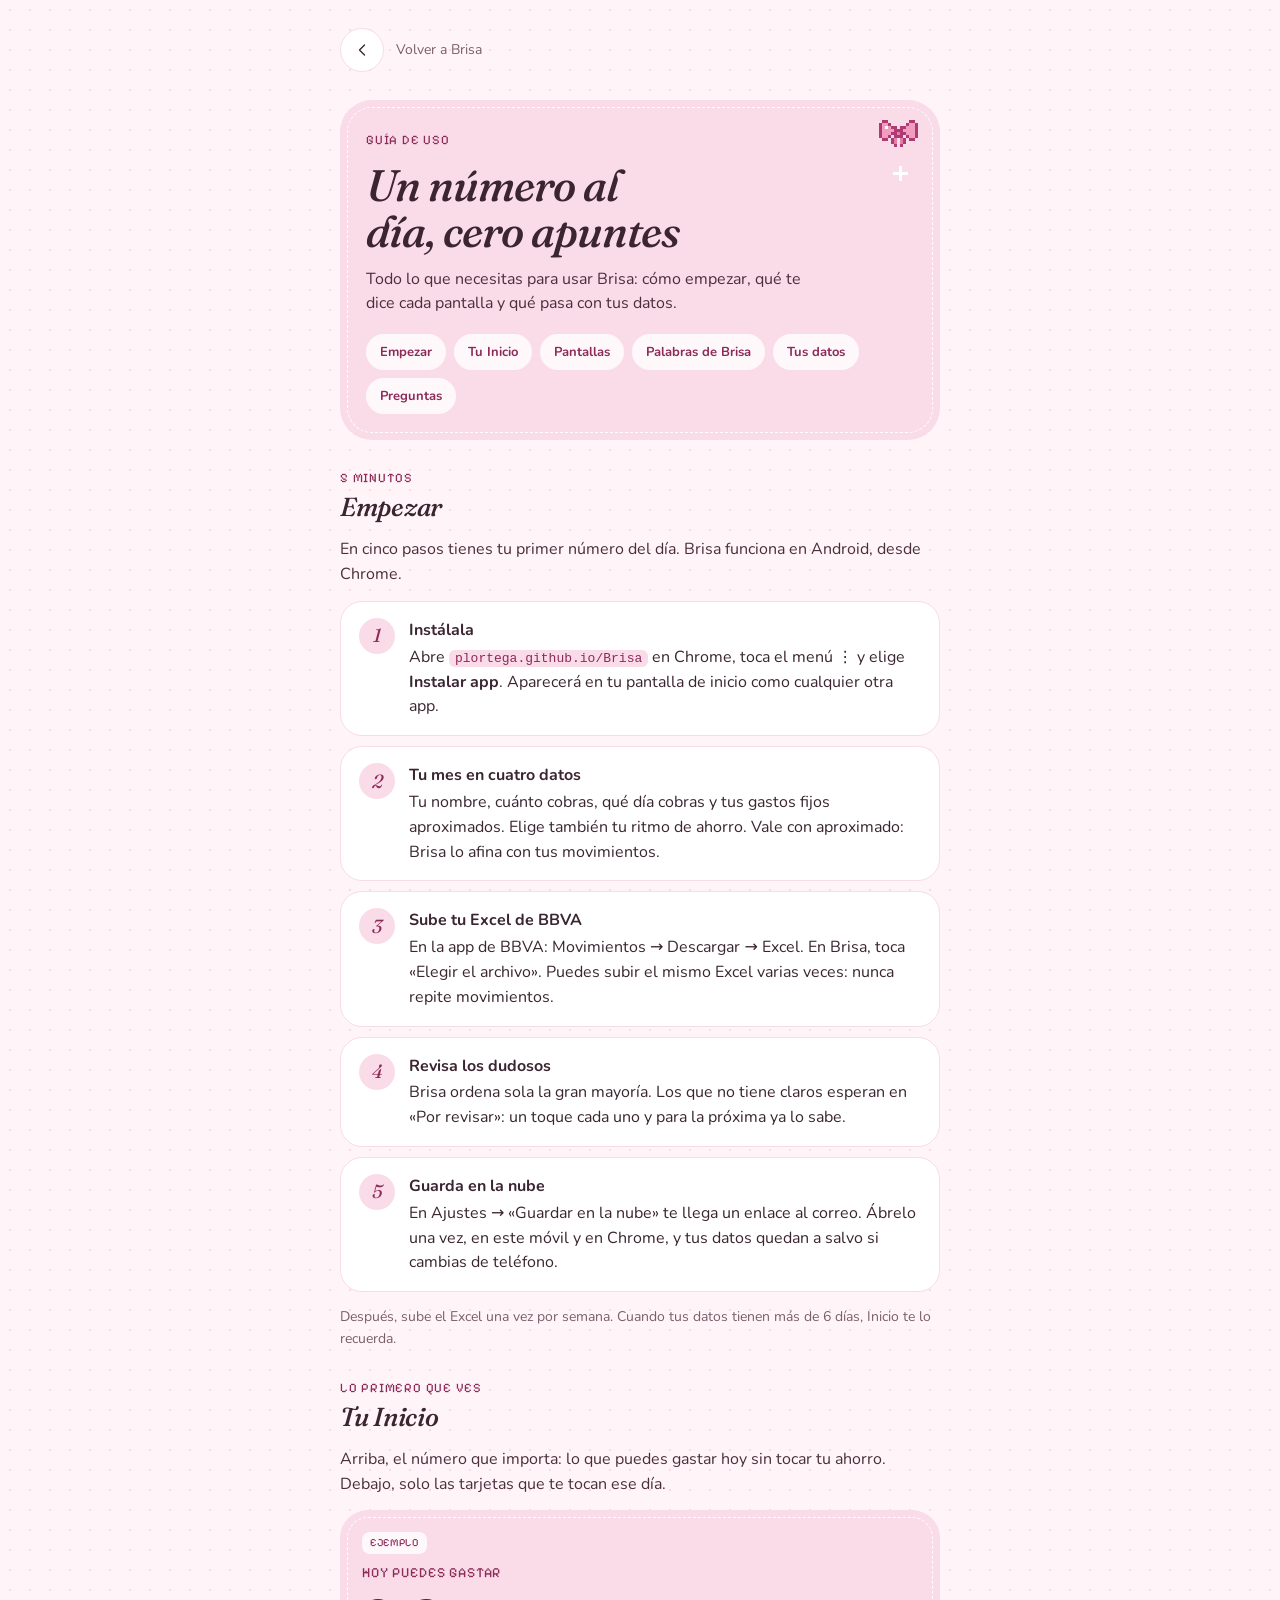
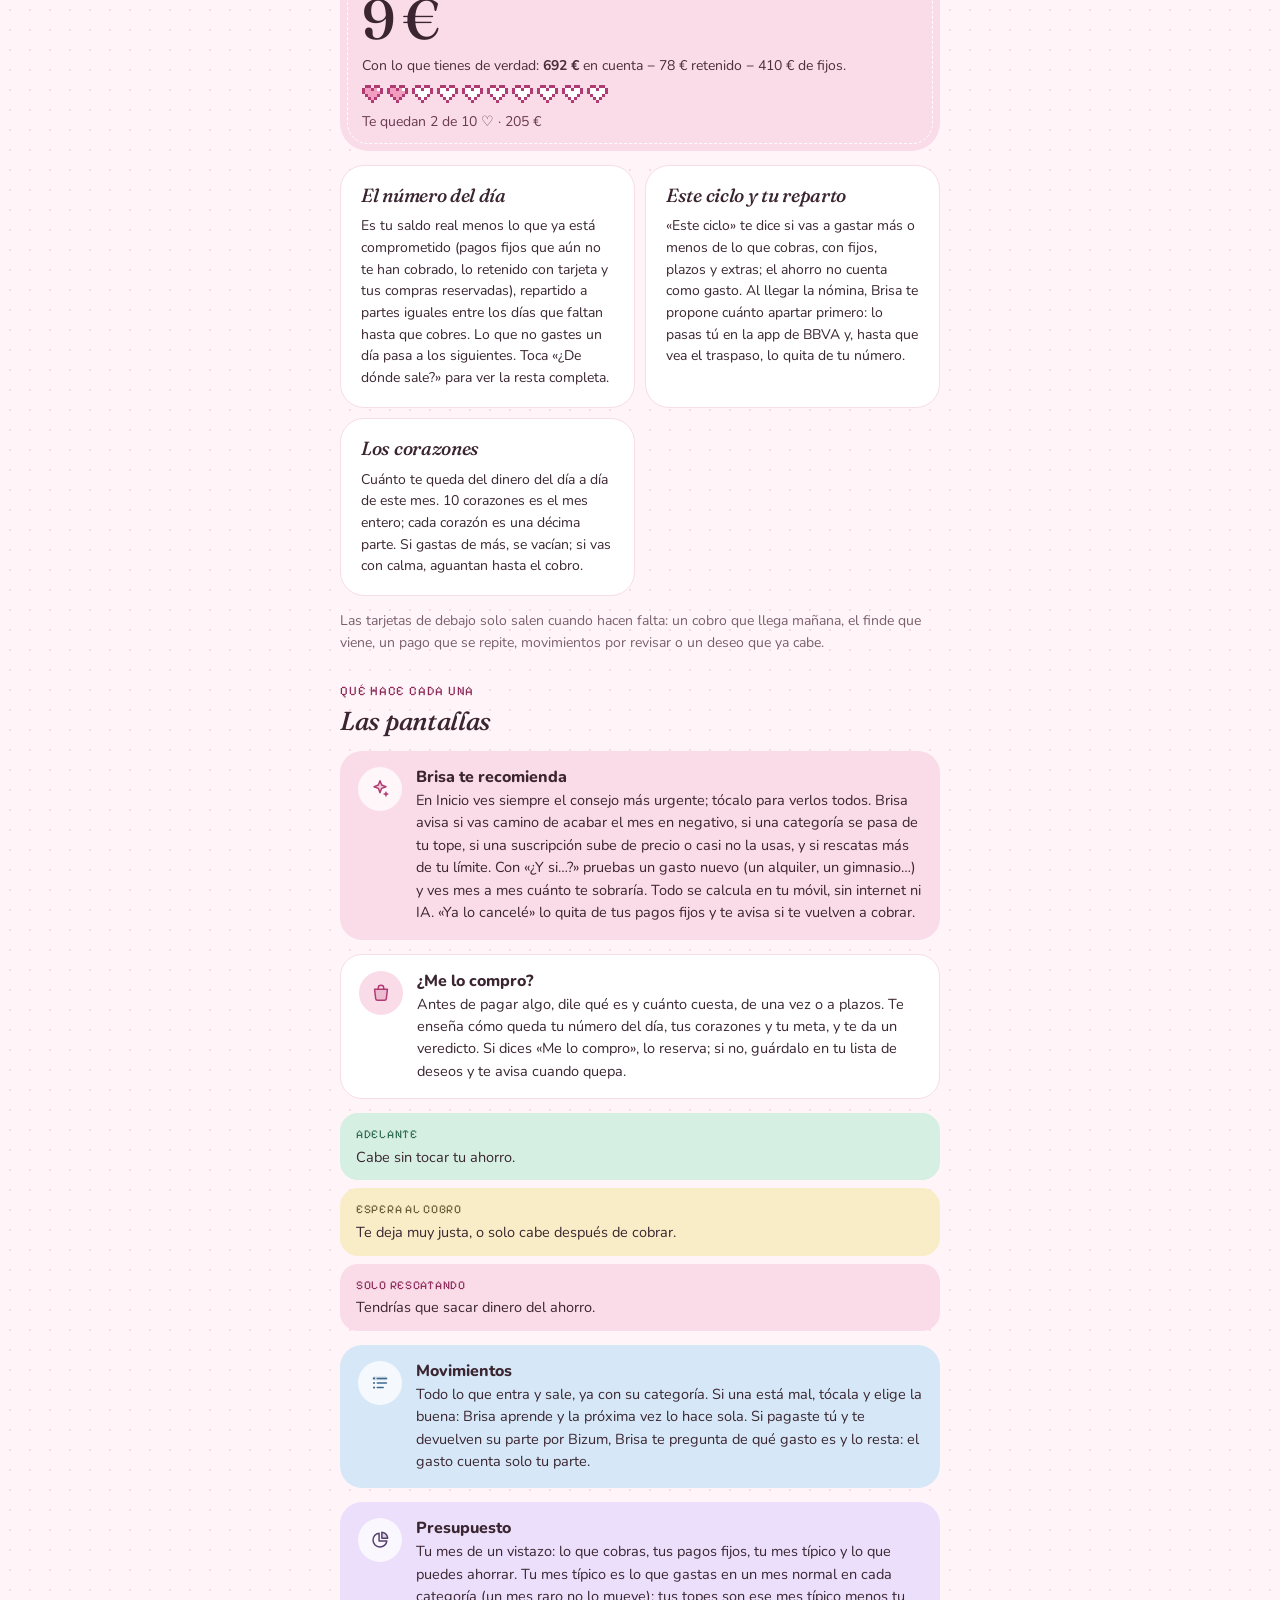
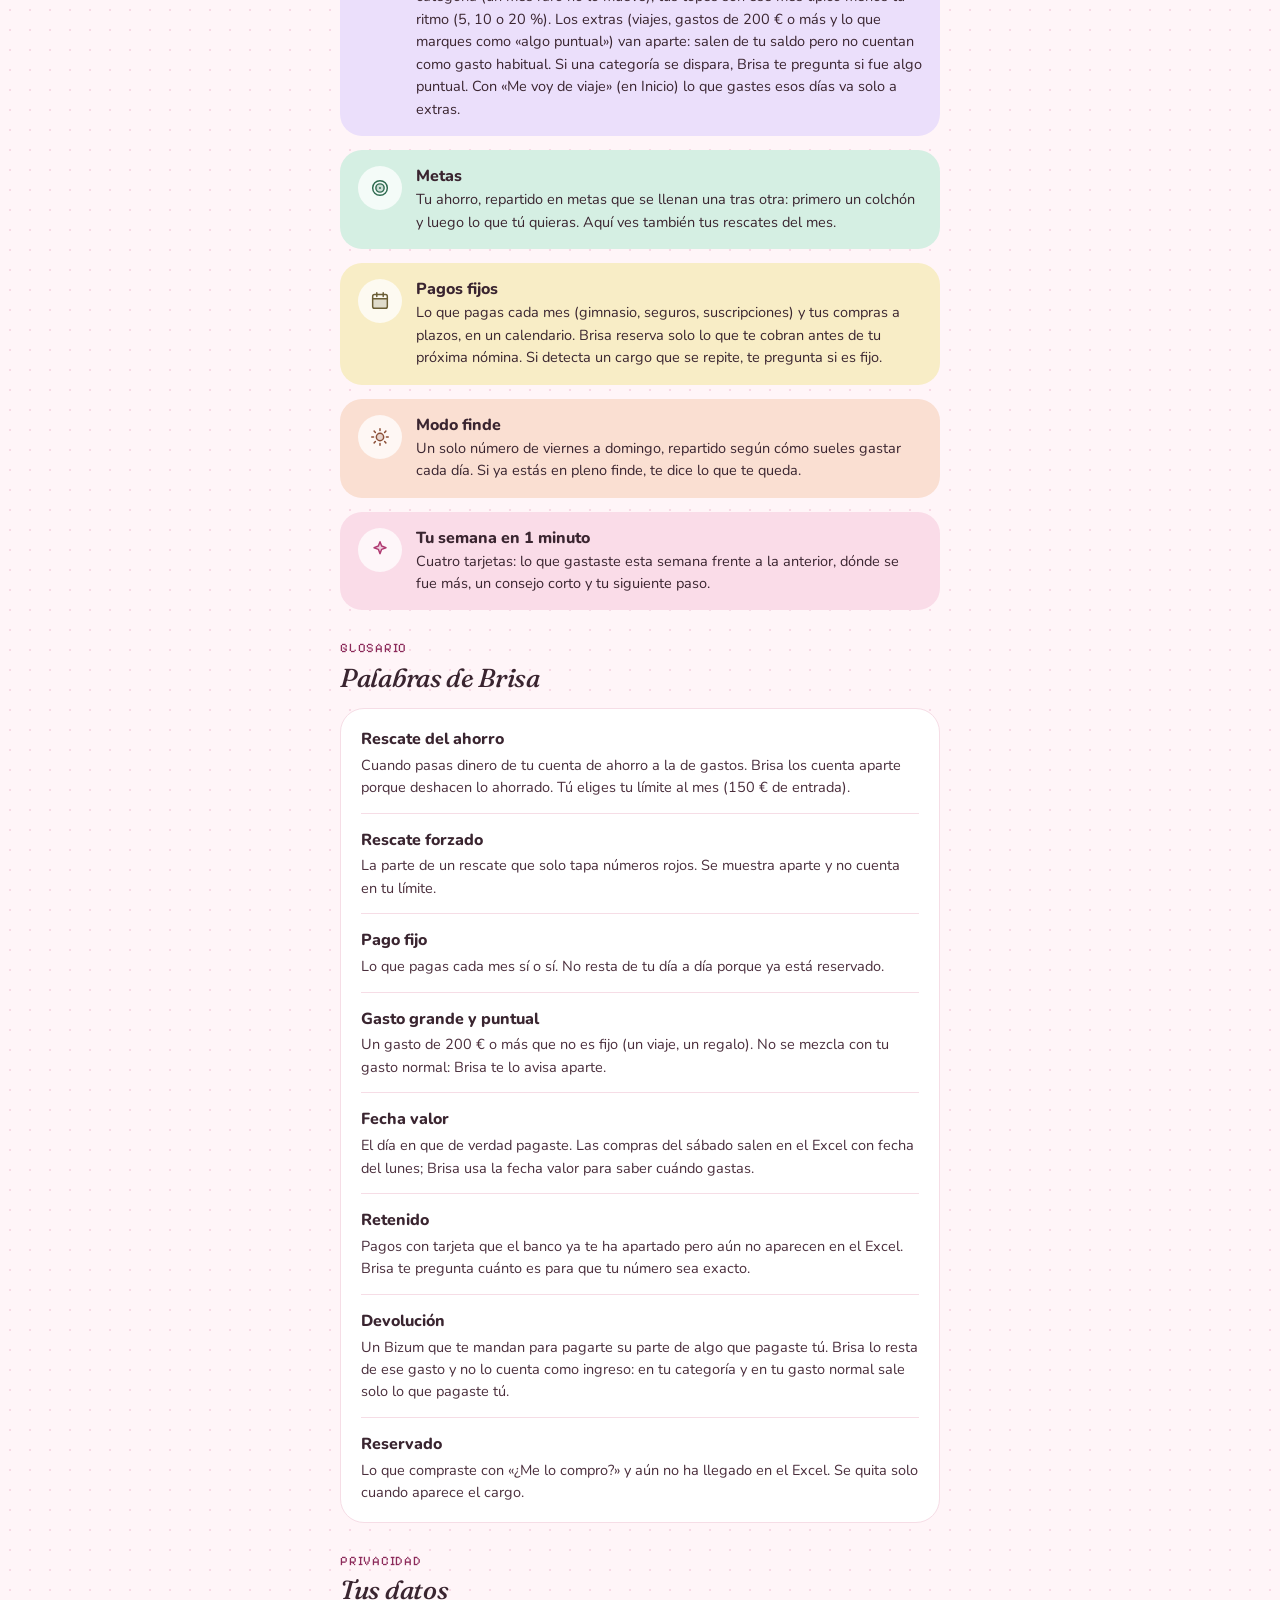
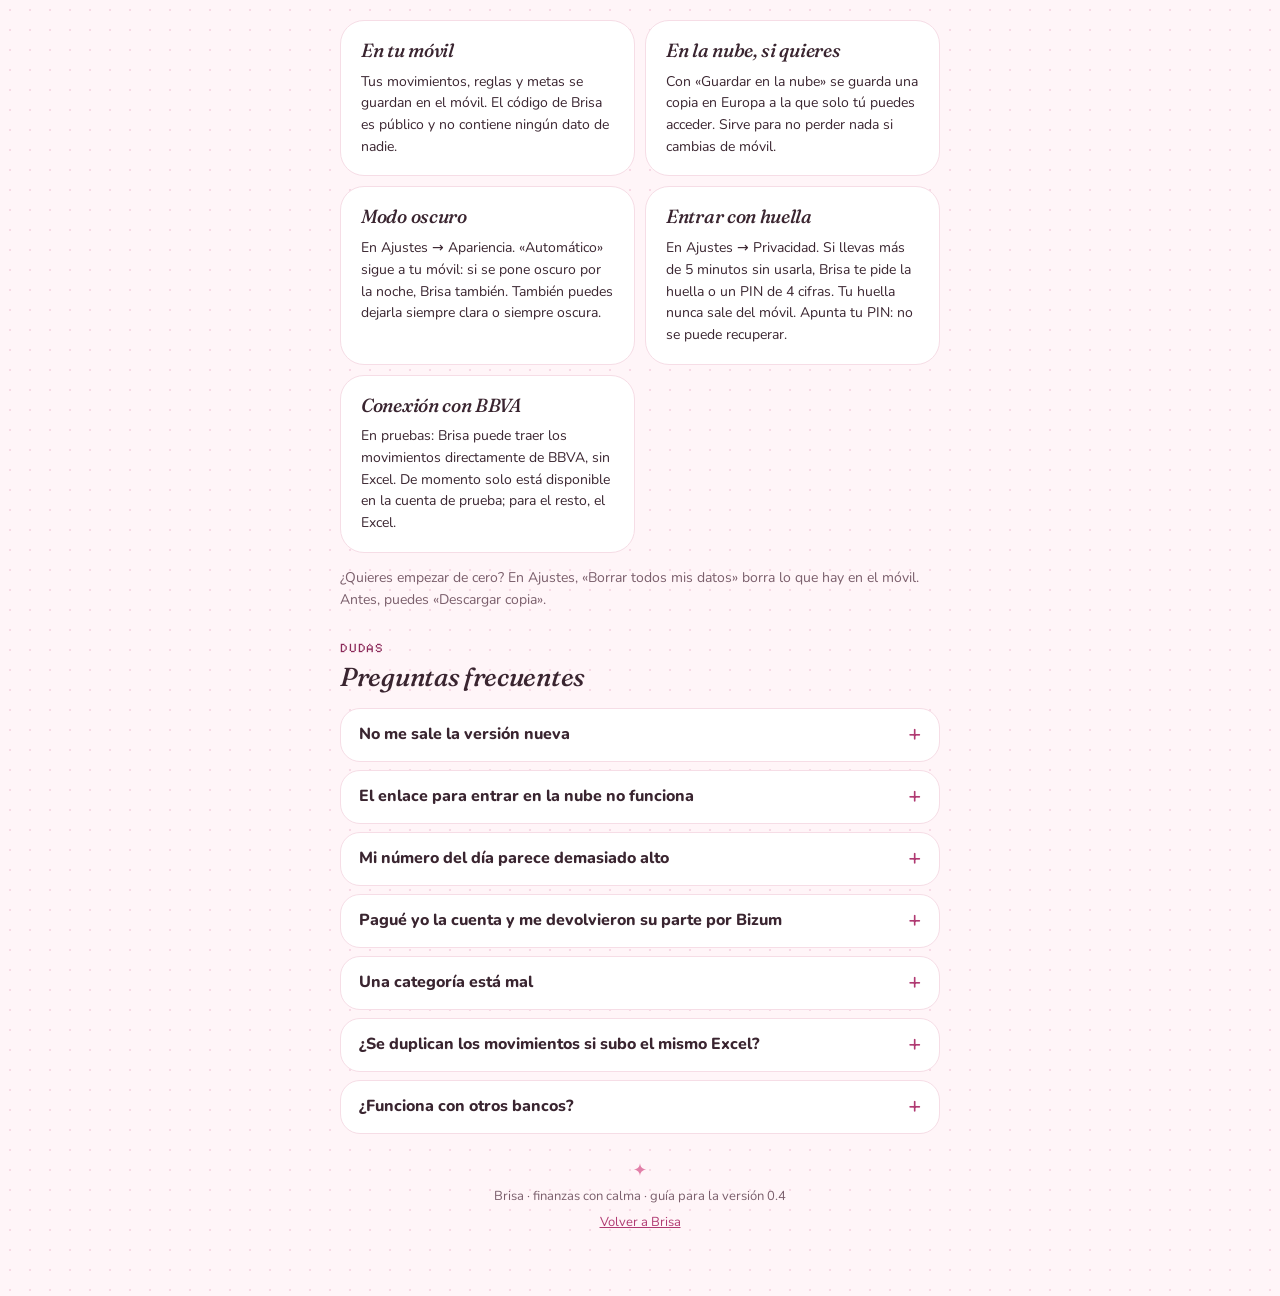
==== commit 6a485a86: "v0.7.0: resultado del ciclo, reparto al cobrar y número igual cada día Inicio dice si el ciclo acaba" ====
--- a/guia.html
+++ b/guia.html
@@ -149,7 +149,8 @@
     <span class="small" style="color:#6A3A50">Te quedan 2 de 10 ♡ · 205 €</span>
   </div>
   <div class="cards2">
-    <div class="card"><h3>El número del día</h3><p class="small">Es tu saldo real menos lo que ya está comprometido (pagos fijos que aún no te han cobrado, lo retenido con tarjeta y tus compras reservadas), repartido entre los días que faltan hasta que cobres. Lo que no gastes un día pasa a los siguientes.</p></div>
+    <div class="card"><h3>El número del día</h3><p class="small">Es tu saldo real menos lo que ya está comprometido (pagos fijos que aún no te han cobrado, lo retenido con tarjeta y tus compras reservadas), repartido a partes iguales entre los días que faltan hasta que cobres. Lo que no gastes un día pasa a los siguientes. Toca «¿De dónde sale?» para ver la resta completa.</p></div>
+    <div class="card"><h3>Este ciclo y tu reparto</h3><p class="small">«Este ciclo» te dice si vas a gastar más o menos de lo que cobras, con fijos, plazos y extras; el ahorro no cuenta como gasto. Al llegar la nómina, Brisa te propone cuánto apartar primero: lo pasas tú en la app de BBVA y, hasta que vea el traspaso, lo quita de tu número.</p></div>
     <div class="card"><h3>Los corazones</h3><p class="small">Cuánto te queda del dinero del día a día de este mes. 10 corazones es el mes entero; cada corazón es una décima parte. Si gastas de más, se vacían; si vas con calma, aguantan hasta el cobro.</p></div>
   </div>
   <p class="small muted">Las tarjetas de debajo solo salen cuando hacen falta: un cobro que llega mañana, el finde que viene, un pago que se repite, movimientos por revisar o un deseo que ya cabe.</p>
@@ -204,7 +205,7 @@
     <details><summary>No me sale la versión nueva</summary><p>Cierra Brisa del todo (deslízala fuera de las apps recientes) y ábrela una o dos veces. Abajo del todo en Ajustes ves qué versión tienes.</p></details>
     <details><summary>El enlace para entrar en la nube no funciona</summary><p>Cada enlace sirve una sola vez y caduca. Ábrelo en el mismo móvil y en Chrome; si lo abre la app de Gmail, usa ⋮ → «Abrir en Chrome». Si te dice que esperes, solo se pueden enviar unos pocos enlaces por hora: prueba un poco más tarde.</p></details>
     <details><summary>Mi número del día parece demasiado alto</summary><p>Revisa que tus pagos fijos estén apuntados (Ajustes → Pagos fijos) y que lo retenido con tarjeta esté al día. Sin fijos, Brisa cree que tienes más dinero libre del que tienes.</p></details>
-    <details><summary>Pagué yo la cuenta y me devolvieron su parte por Bizum</summary><p>Si el Bizum llega hasta 3 días después, Brisa te pregunta «¿Te devolvieron X de…?» en una tarjeta azul en Inicio y en Movimientos. Di «Sí» y el gasto contará solo tu parte; si te lo devolvieron entero, verás «te salió gratis». Si se equivoca de gasto, toca «Es de otro gasto». ¿Llegó más tarde o no te lo pregunta? Toca el Bizum en Movimientos y elige «Es una devolución de…». Tu número del día no cambia: el Bizum ya está en tu saldo.</p></details>
+    <details><summary>Pagué yo la cuenta y me devolvieron su parte por Bizum</summary><p>Si el Bizum llega hasta 3 días después, Brisa te pregunta «¿Te devolvieron X de…?» en una tarjeta azul en Inicio y en Movimientos. Di «Sí» y el gasto contará solo tu parte; si te lo devolvieron entero, verás «te salió gratis». Si se equivoca de gasto, toca «Es de otro gasto». ¿Llegó más tarde o no te lo pregunta? Toca el Bizum en Movimientos y elige «Es una devolución de…». Tu número del día no cambia: el Bizum ya está en tu saldo. Si es de la gasolina u otro fijo que varía, elige ese cargo: el dinero vuelve a tu reserva y baja lo que llevas gastado de ella.</p></details>
     <details><summary>Una categoría está mal</summary><p>Toca el movimiento y elige la buena. Si marcas «Recordar», Brisa lo aplicará a los parecidos a partir de ahora.</p></details>
     <details><summary>¿Se duplican los movimientos si subo el mismo Excel?</summary><p>No. Brisa reconoce los que ya tiene, aunque el banco cambie un poco el texto del concepto entre descargas.</p></details>
     <details><summary>¿Funciona con otros bancos?</summary><p>Por ahora lee el Excel de BBVA. Si tienes otro banco, pásale a Patri un Excel de ejemplo y Brisa aprenderá a leerlo.</p></details>
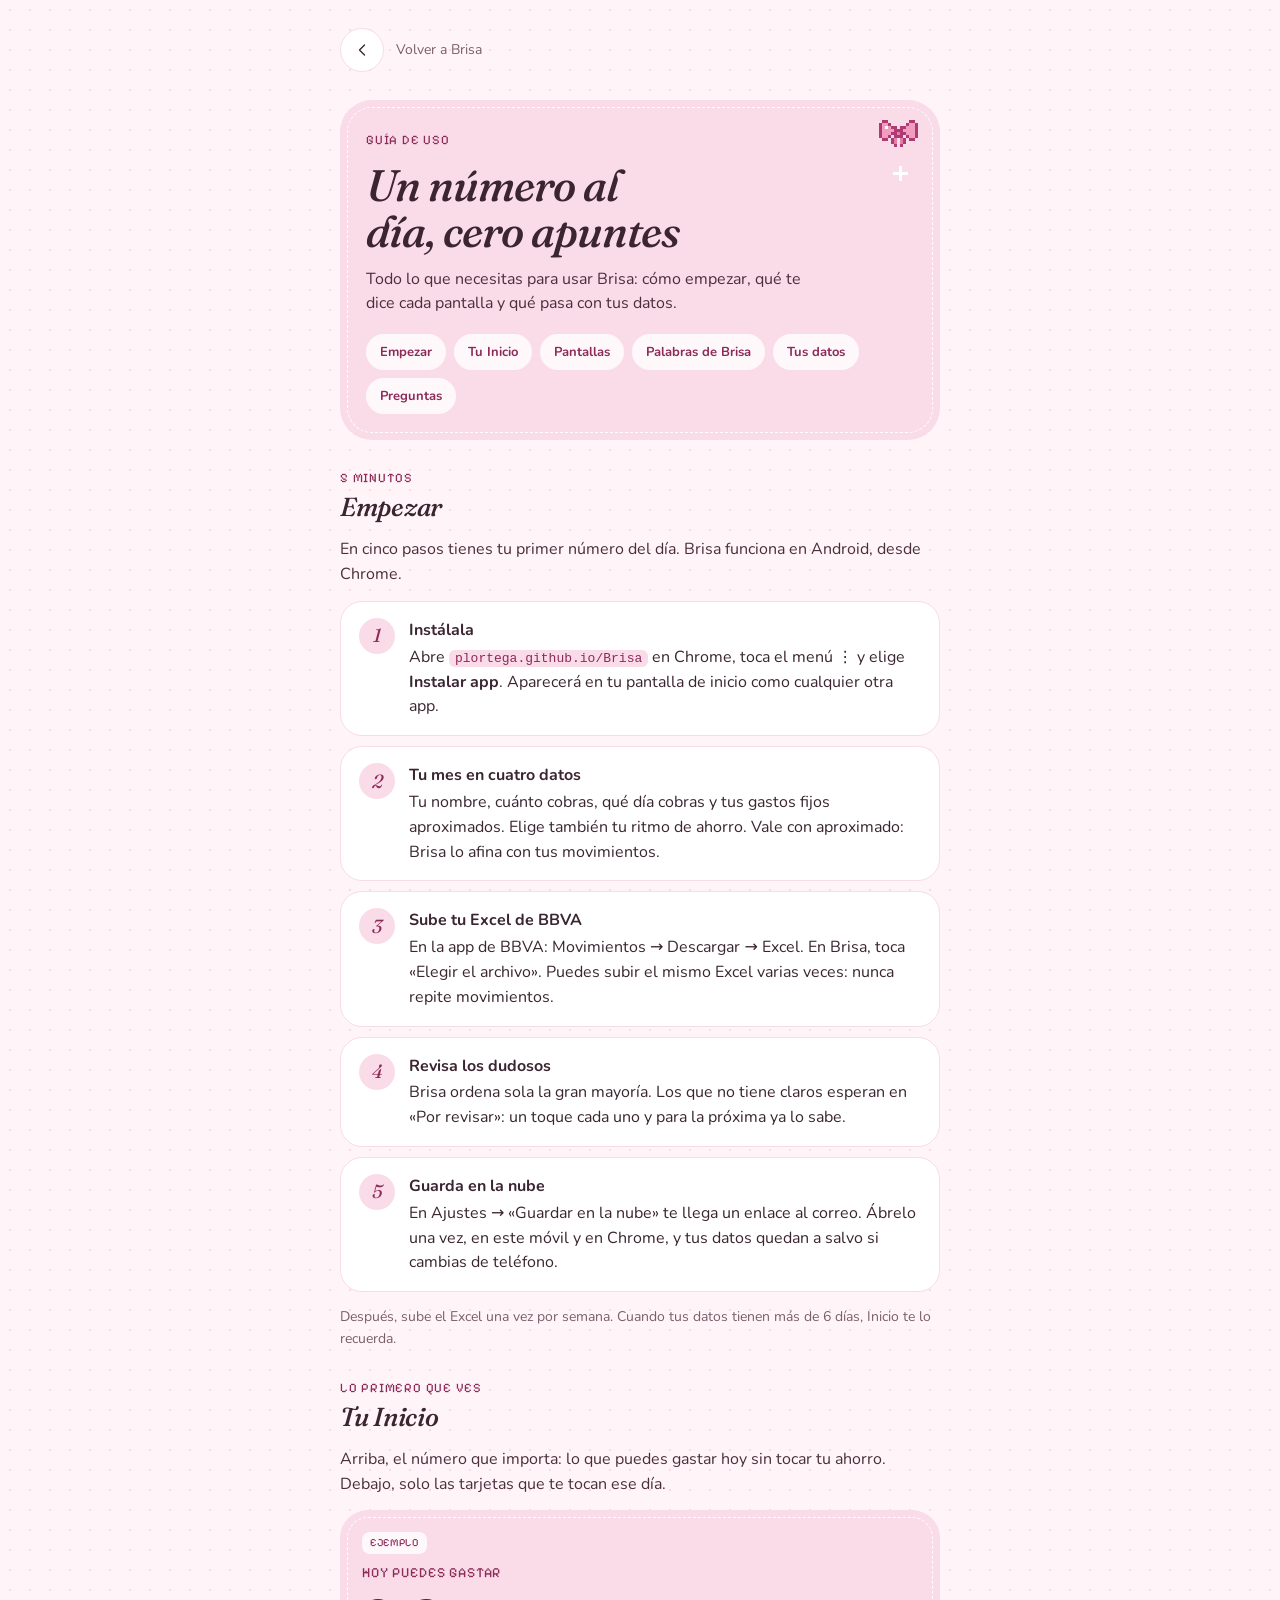
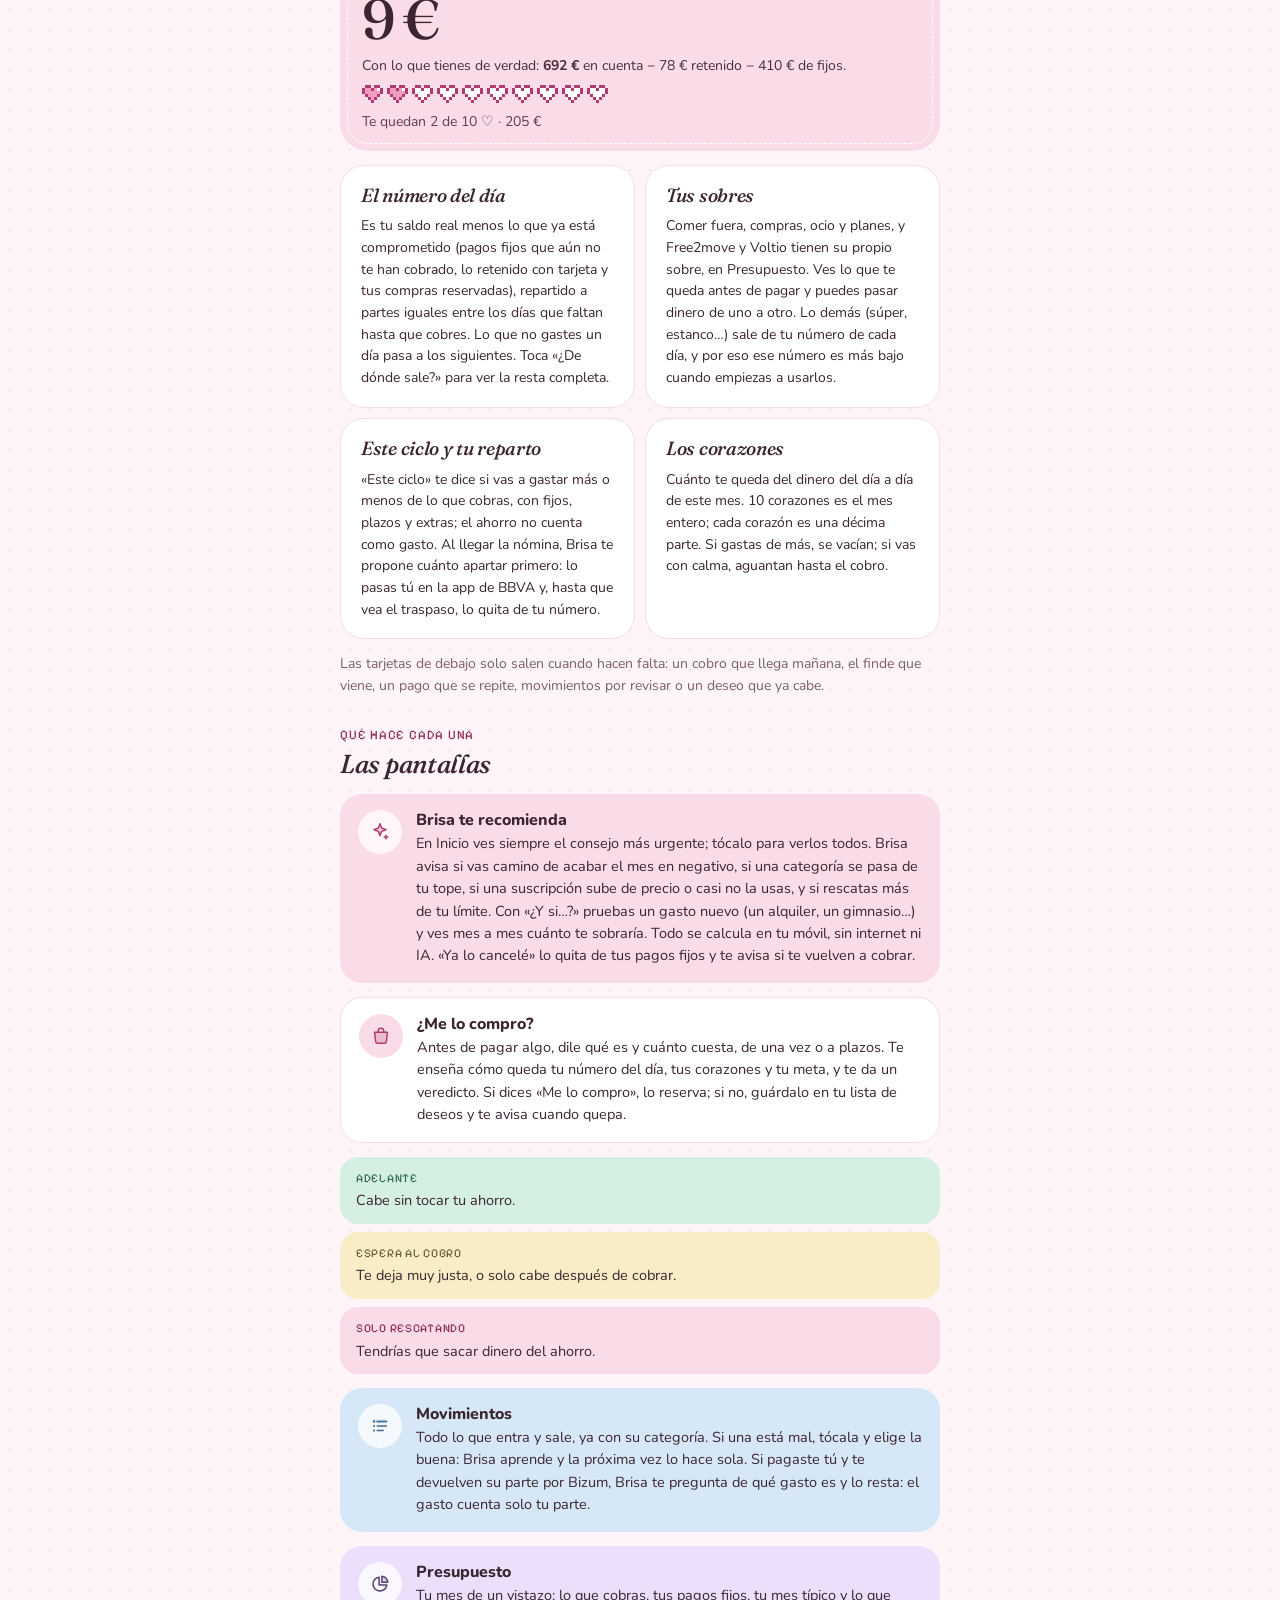
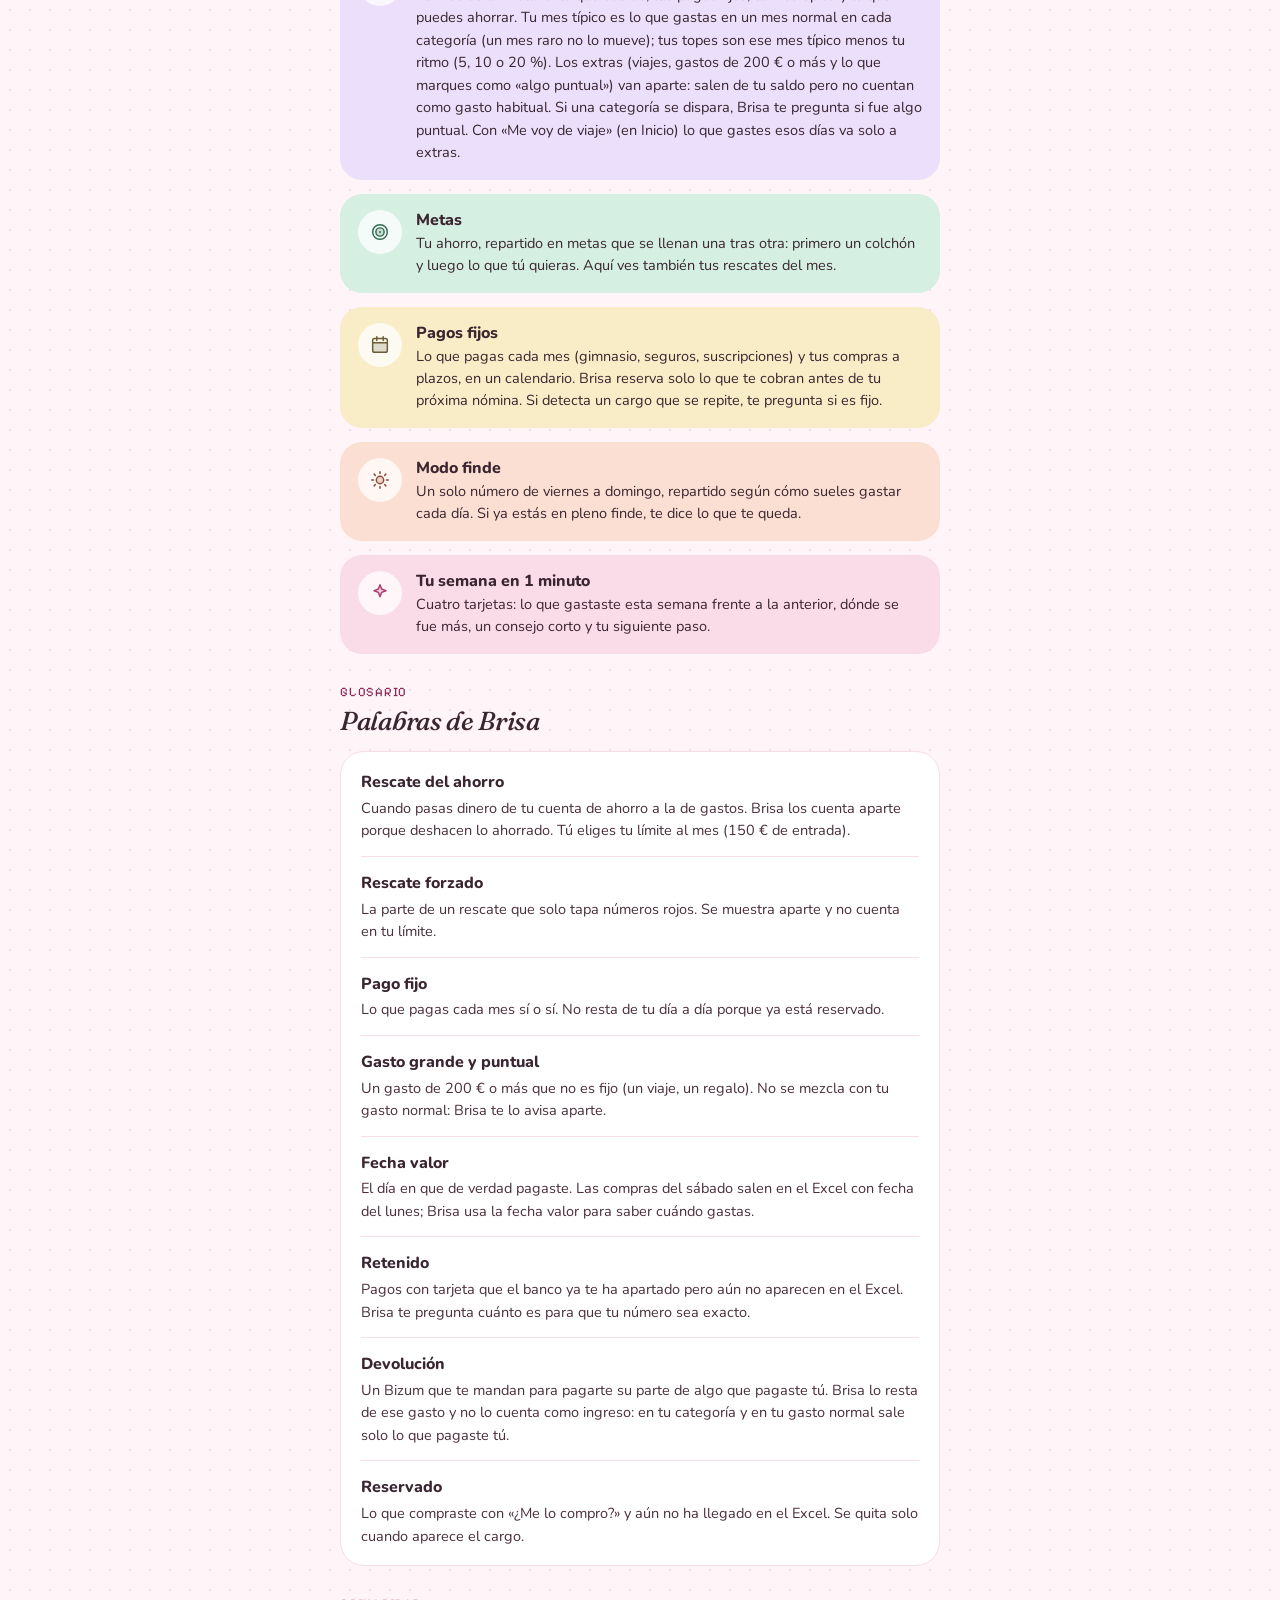
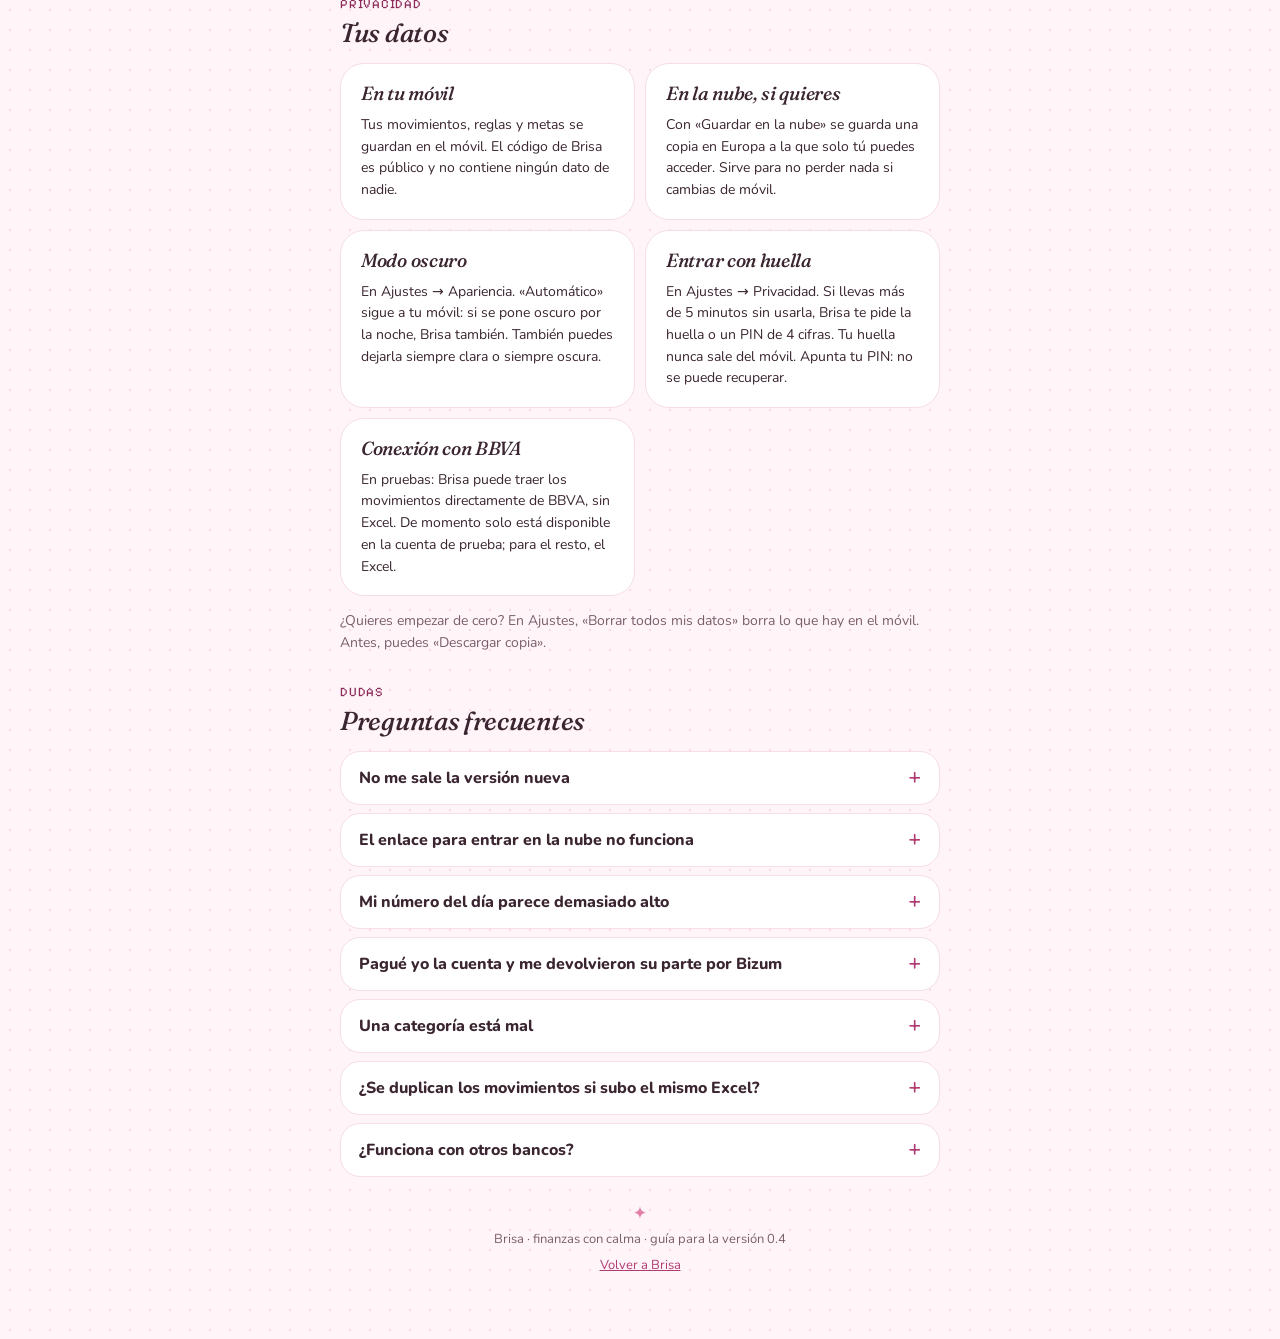
==== commit a1427791: "v0.8.0: sobres y freno en ¿Me lo compro? Cuatro sobres en Presupuesto, conectados al número de cada " ====
--- a/guia.html
+++ b/guia.html
@@ -150,6 +150,7 @@
   </div>
   <div class="cards2">
     <div class="card"><h3>El número del día</h3><p class="small">Es tu saldo real menos lo que ya está comprometido (pagos fijos que aún no te han cobrado, lo retenido con tarjeta y tus compras reservadas), repartido a partes iguales entre los días que faltan hasta que cobres. Lo que no gastes un día pasa a los siguientes. Toca «¿De dónde sale?» para ver la resta completa.</p></div>
+    <div class="card"><h3>Tus sobres</h3><p class="small">Comer fuera, compras, ocio y planes, y Free2move y Voltio tienen su propio sobre, en Presupuesto. Ves lo que te queda antes de pagar y puedes pasar dinero de uno a otro. Lo demás (súper, estanco…) sale de tu número de cada día, y por eso ese número es más bajo cuando empiezas a usarlos.</p></div>
     <div class="card"><h3>Este ciclo y tu reparto</h3><p class="small">«Este ciclo» te dice si vas a gastar más o menos de lo que cobras, con fijos, plazos y extras; el ahorro no cuenta como gasto. Al llegar la nómina, Brisa te propone cuánto apartar primero: lo pasas tú en la app de BBVA y, hasta que vea el traspaso, lo quita de tu número.</p></div>
     <div class="card"><h3>Los corazones</h3><p class="small">Cuánto te queda del dinero del día a día de este mes. 10 corazones es el mes entero; cada corazón es una décima parte. Si gastas de más, se vacían; si vas con calma, aguantan hasta el cobro.</p></div>
   </div>
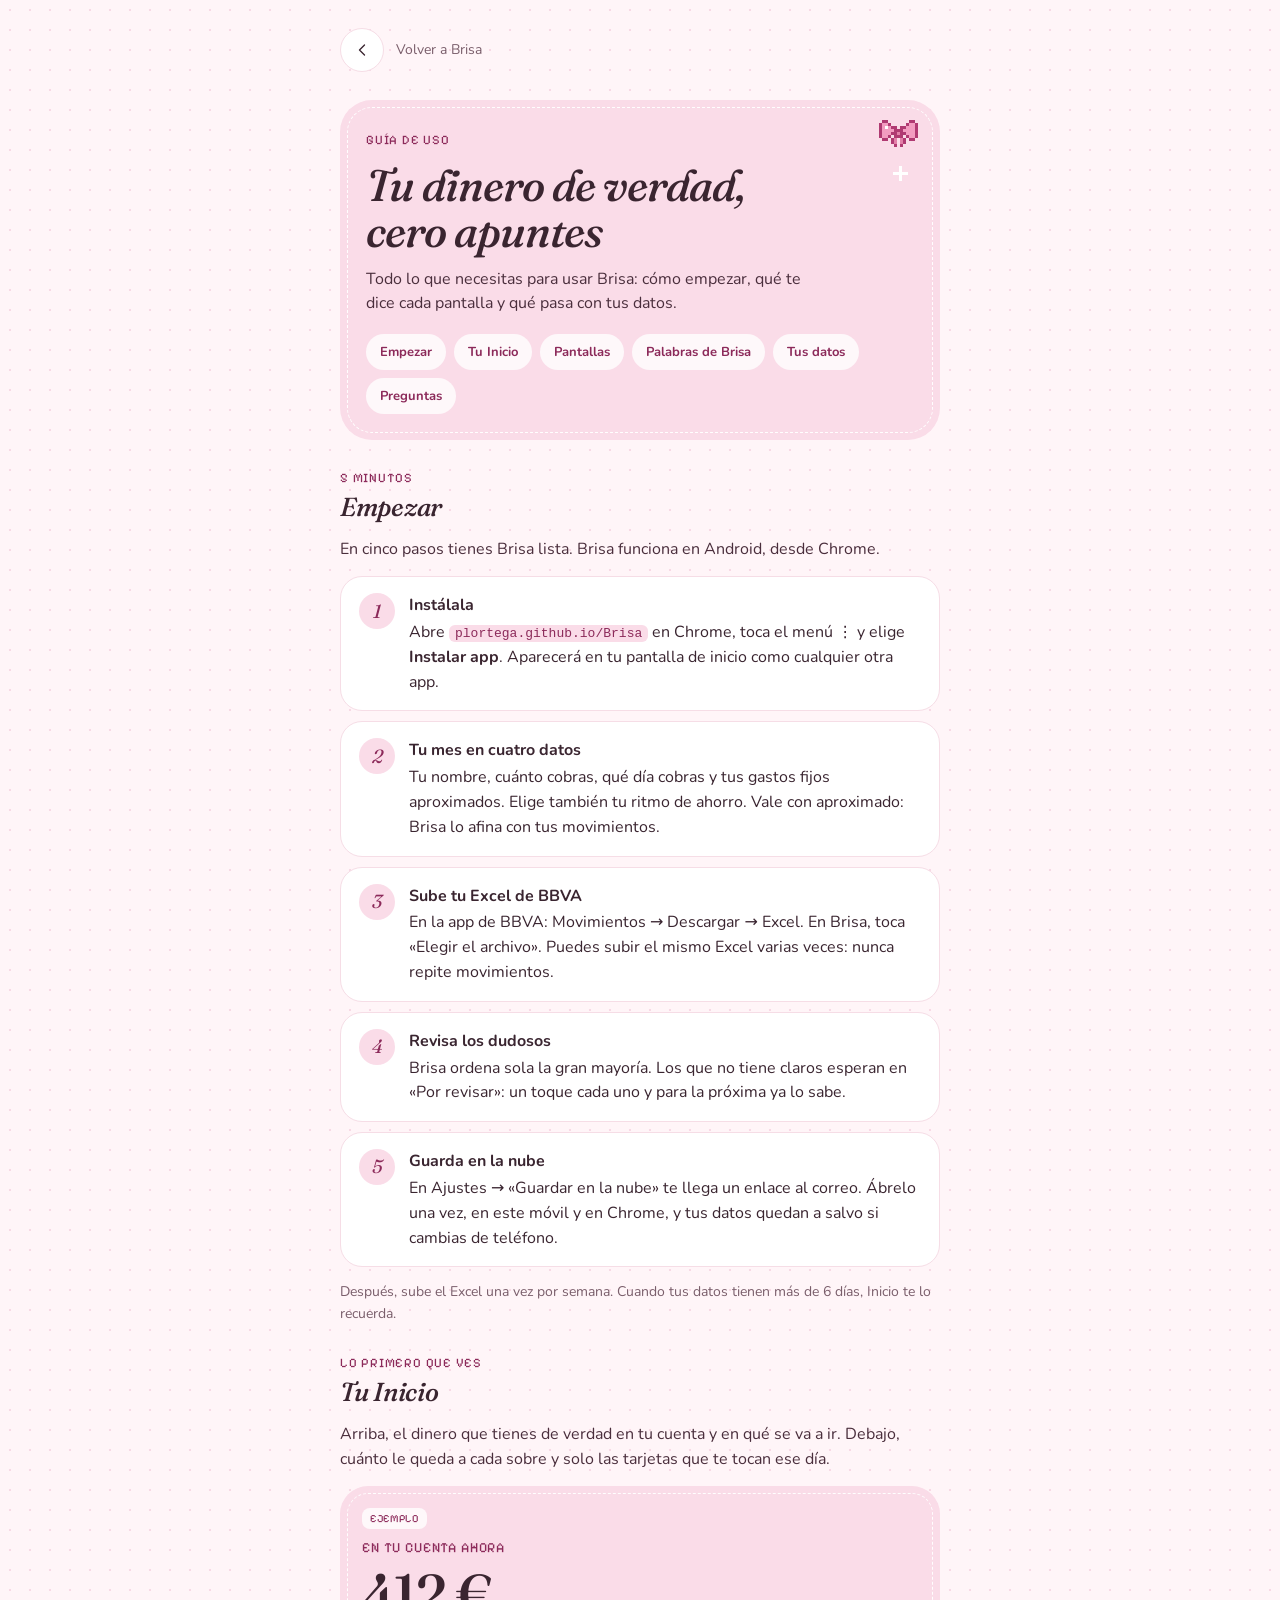
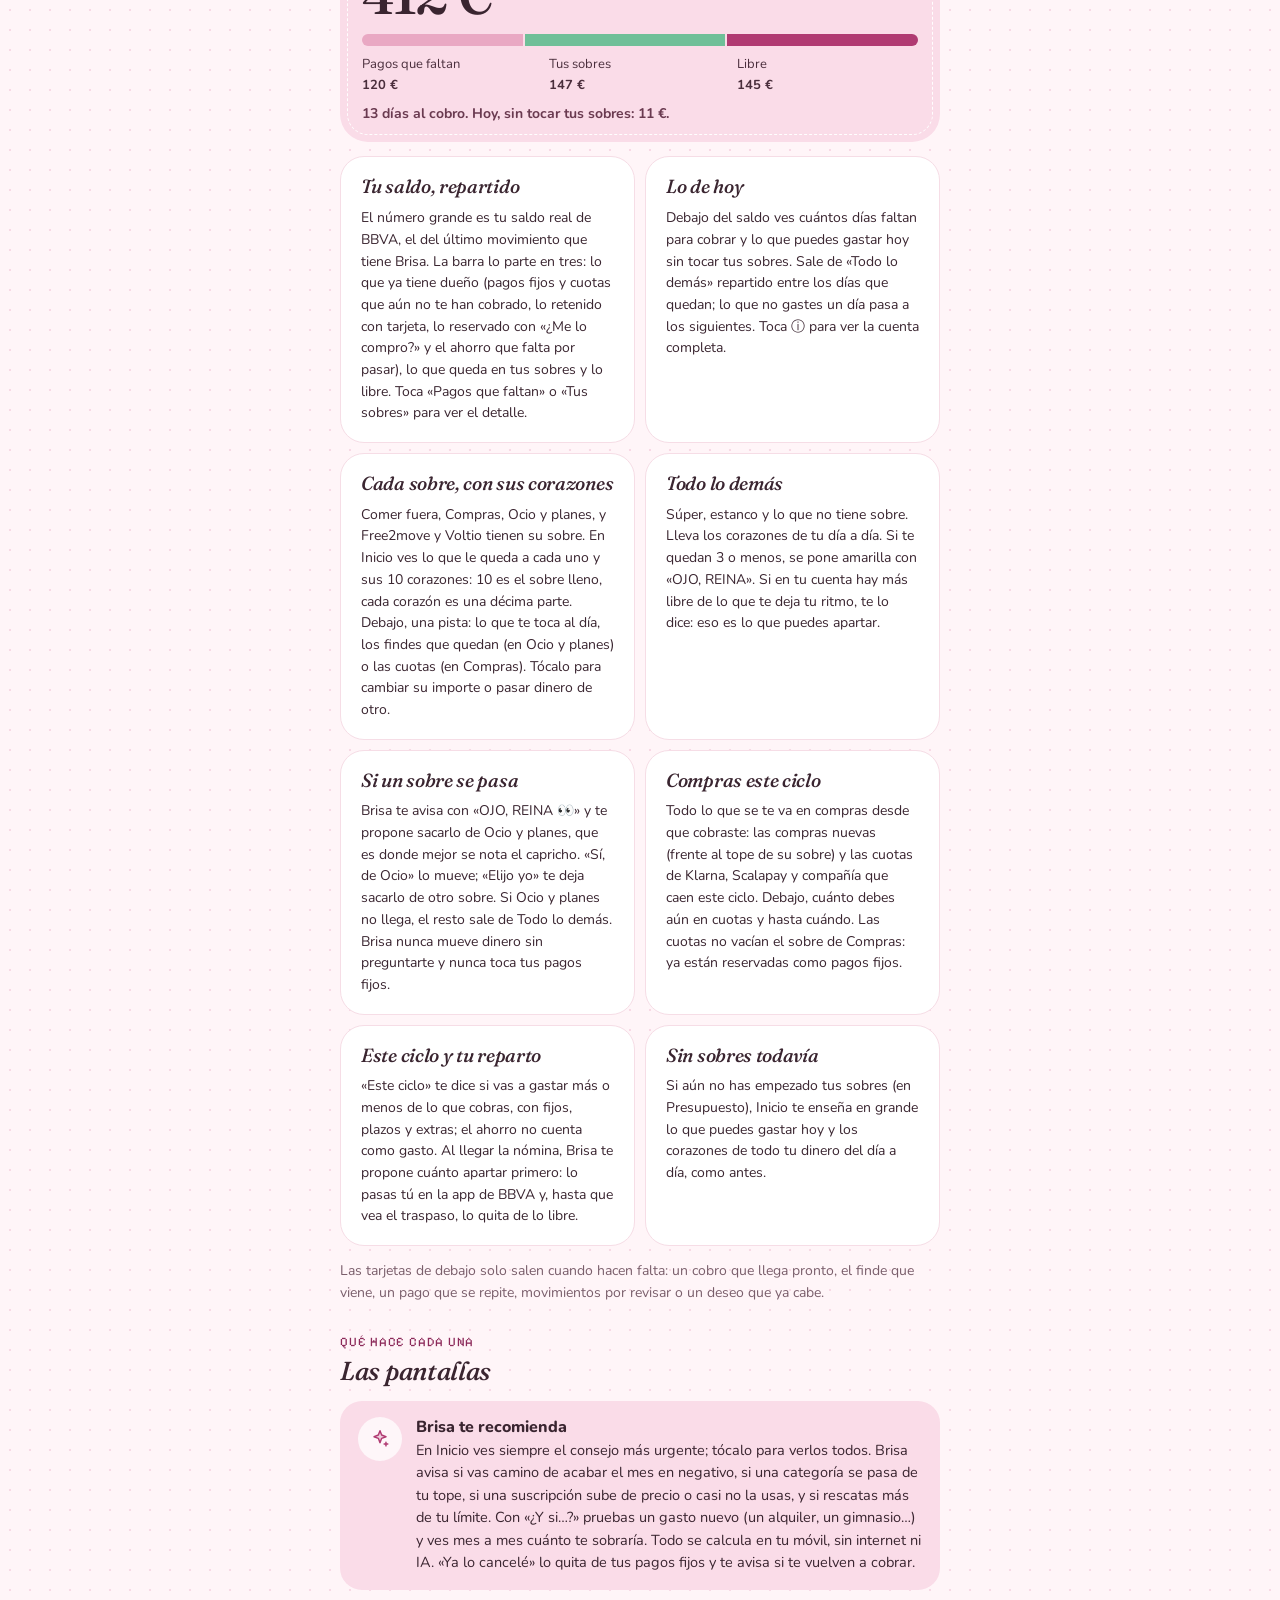
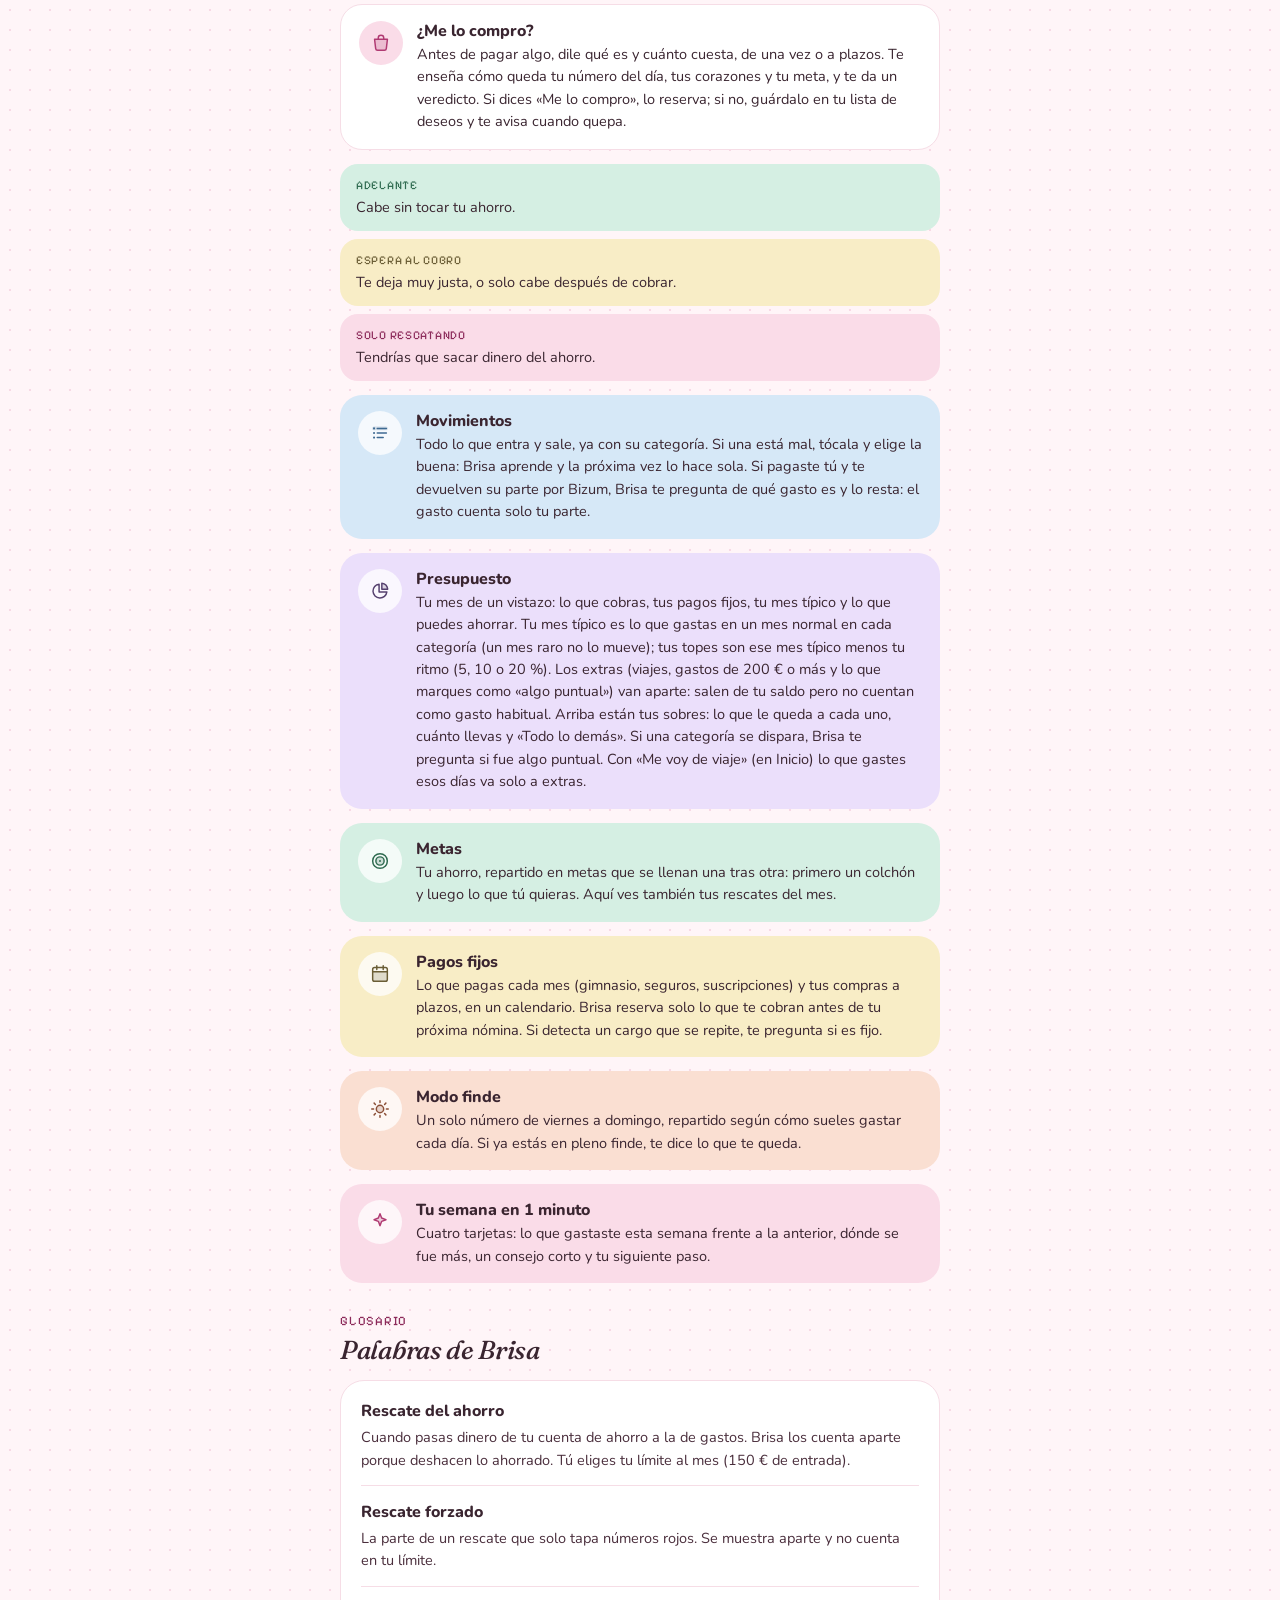
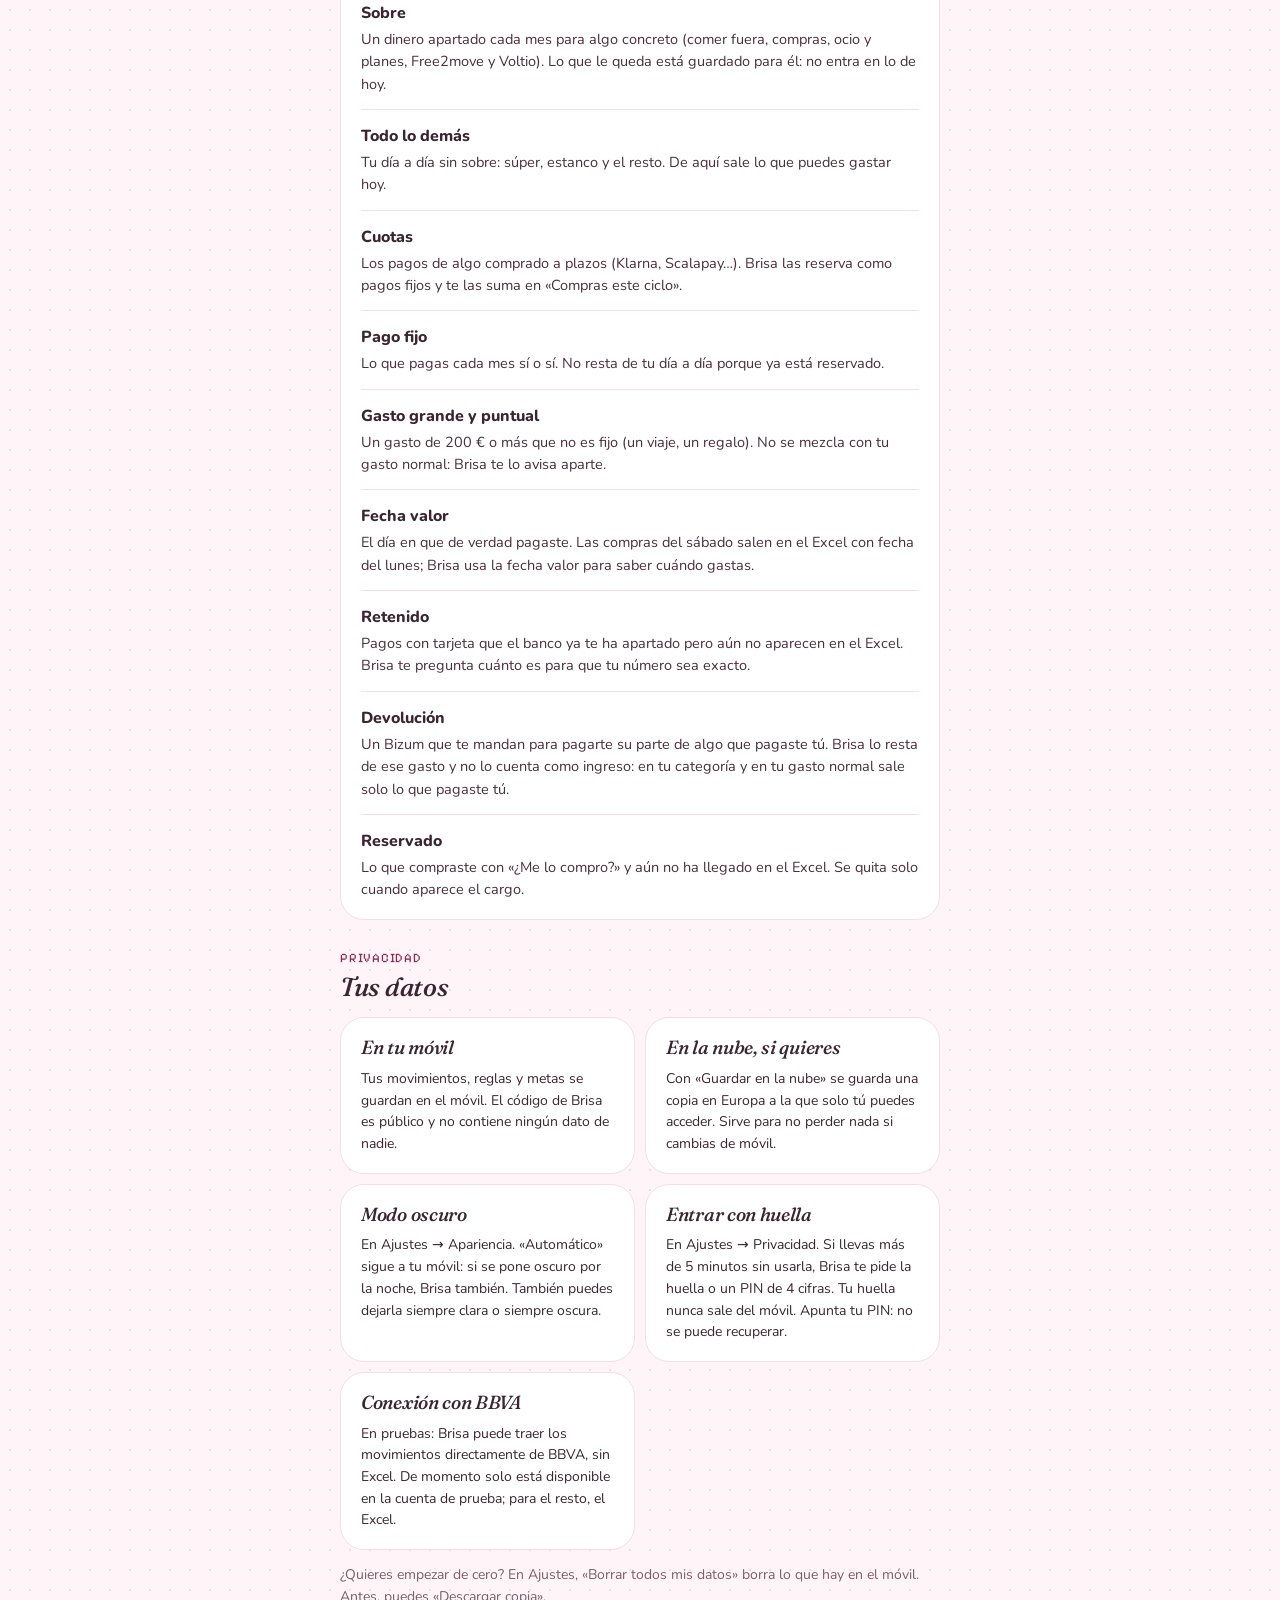
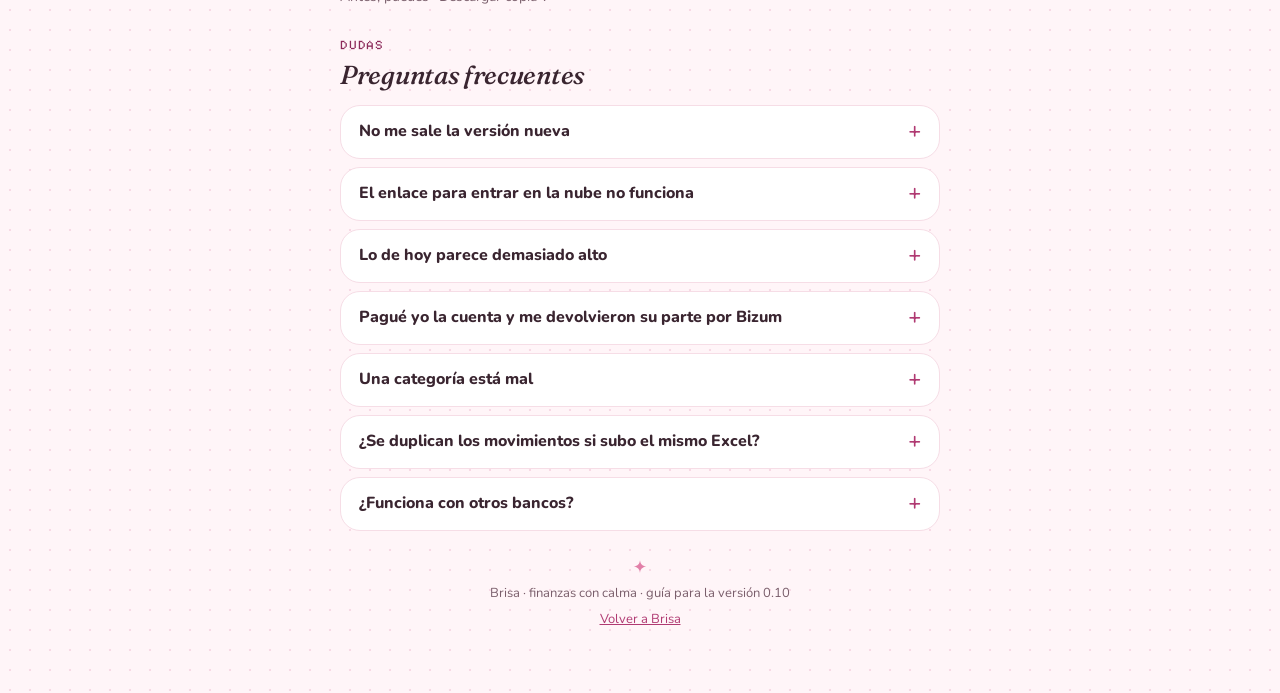
==== commit aeb05d2d: "v0.10.1: guía de uso actualizada con el nuevo Inicio Co-Authored-By: Claude Opus 5.5 <noreply@anthro" ====
--- a/guia.html
+++ b/guia.html
@@ -106,7 +106,7 @@
   <svg class="orn" style="top:20px;right:22px" width="39" height="27" viewBox="0 0 13 9" shape-rendering="crispEdges" aria-hidden="true"><path fill="#B03A72" d="M1 0h2v1H1zM10 0h2v1h-2zM0 1h1v1H0zM3 1h1v1H3zM9 1h1v1H9zM12 1h1v1h-1zM0 2h1v1H0zM4 2h2v1H4zM7 2h2v1H7zM12 2h1v1h-1zM0 3h1v1H0zM5 3h3v1H5zM12 3h1v1h-1zM0 4h1v1H0zM4 4h2v1H4zM7 4h2v1H7zM12 4h1v1h-1zM0 5h1v1H0zM3 5h1v1H3zM5 5h3v1H5zM9 5h1v1H9zM12 5h1v1h-1zM1 6h2v1H1zM4 6h1v1H4zM8 6h1v1H8zM10 6h2v1h-2zM4 7h1v1H4zM8 7h1v1H8zM5 8h1v1H5zM7 8h1v1H7z"/><path fill="#F29CC0" d="M1 1h2v1H1zM10 1h2v1h-2zM1 2h1v1H1zM3 2h1v1H3zM9 2h3v1H9zM1 3h4v1H1zM8 3h4v1H8zM1 4h3v1H1zM9 4h3v1H9zM1 5h2v1H1zM10 5h2v1h-2z"/><path fill="#FFFFFF" d="M2 2h1v1H2z"/><path fill="#E27FA8" d="M6 4h1v1H6zM5 6h1v1H5zM7 6h1v1H7zM5 7h1v1H5zM7 7h1v1H7z"/></svg>
   <svg class="orn tw" style="top:66px;right:32px" width="15" height="15" viewBox="0 0 5 5" shape-rendering="crispEdges" aria-hidden="true"><path fill="#FFFFFF" d="M2 0h1v2H2zM0 2h5v1H0zM2 3h1v2H2z"/></svg>
   <span class="pix">Guía de uso</span>
-  <h1>Un número al día, cero apuntes</h1>
+  <h1>Tu dinero de verdad, cero apuntes</h1>
   <p>Todo lo que necesitas para usar Brisa: cómo empezar, qué te dice cada pantalla y qué pasa con tus datos.</p>
   <nav class="toc" aria-label="En esta guía">
     <a href="#empezar">Empezar</a><a href="#inicio">Tu Inicio</a><a href="#pantallas">Pantallas</a><a href="#palabras">Palabras de Brisa</a><a href="#datos">Tus datos</a><a href="#preguntas">Preguntas</a>
@@ -115,7 +115,7 @@
 
 <section class="sec" id="empezar">
   <header><span class="pix">5 minutos</span><h2>Empezar</h2></header>
-  <p class="lead">En cinco pasos tienes tu primer número del día. Brisa funciona en Android, desde Chrome.</p>
+  <p class="lead">En cinco pasos tienes Brisa lista. Brisa funciona en Android, desde Chrome.</p>
   <ol class="steps">
     <li><div><b>Instálala</b>Abre <code>plortega.github.io/Brisa</code> en Chrome, toca el menú ⋮ y elige <b style="display:inline">Instalar app</b>. Aparecerá en tu pantalla de inicio como cualquier otra app.</div></li>
     <li><div><b>Tu mes en cuatro datos</b>Tu nombre, cuánto cobras, qué día cobras y tus gastos fijos aproximados. Elige también tu ritmo de ahorro. Vale con aproximado: Brisa lo afina con tus movimientos.</div></li>
@@ -128,33 +128,26 @@
 
 <section class="sec" id="inicio">
   <header><span class="pix">Lo primero que ves</span><h2>Tu Inicio</h2></header>
-  <p class="lead">Arriba, el número que importa: lo que puedes gastar hoy sin tocar tu ahorro. Debajo, solo las tarjetas que te tocan ese día.</p>
-  <div class="demo" aria-label="Ejemplo del número del día">
+  <p class="lead">Arriba, el dinero que tienes de verdad en tu cuenta y en qué se va a ir. Debajo, cuánto le queda a cada sobre y solo las tarjetas que te tocan ese día.</p>
+  <div class="demo" aria-label="Ejemplo de tu saldo repartido">
     <span class="ej">EJEMPLO</span>
-    <span class="pix" style="font-size:14px">Hoy puedes gastar</span>
-    <span class="big">9 €</span>
-    <span class="small" style="color:#4A2E3C">Con lo que tienes de verdad: <b>692 €</b> en cuenta − 78 € retenido − 410 € de fijos.</span>
-    <div class="hearts" role="img" aria-label="Te quedan 2 de 10 corazones">
-      <svg viewBox="0 0 7 6" shape-rendering="crispEdges" aria-hidden="true"><path fill="#B03A72" d="M1 0h2v1H1zM4 0h2v1H4zM0 1h1v2H0zM3 1h1v1H3zM6 1h1v2H6zM1 3h1v1H1zM5 3h1v1H5zM2 4h1v1H2zM4 4h1v1H4zM3 5h1v1H3z"/><path fill="#F29CC0" d="M1 1h2v1H1zM4 1h1v1H4zM1 2h5v1H1zM2 3h3v1H2zM3 4h1v1H3z"/><path fill="#fff" d="M5 1h1v1H5z"/></svg>
-      <svg viewBox="0 0 7 6" shape-rendering="crispEdges" aria-hidden="true"><path fill="#B03A72" d="M1 0h2v1H1zM4 0h2v1H4zM0 1h1v2H0zM3 1h1v1H3zM6 1h1v2H6zM1 3h1v1H1zM5 3h1v1H5zM2 4h1v1H2zM4 4h1v1H4zM3 5h1v1H3z"/><path fill="#F29CC0" d="M1 1h2v1H1zM4 1h1v1H4zM1 2h5v1H1zM2 3h3v1H2zM3 4h1v1H3z"/><path fill="#fff" d="M5 1h1v1H5z"/></svg>
-      <svg viewBox="0 0 7 6" shape-rendering="crispEdges" aria-hidden="true"><path fill="#B03A72" d="M1 0h2v1H1zM4 0h2v1H4zM0 1h1v2H0zM3 1h1v1H3zM6 1h1v2H6zM1 3h1v1H1zM5 3h1v1H5zM2 4h1v1H2zM4 4h1v1H4zM3 5h1v1H3z"/><path fill="#FFFFFF" d="M1 1h2v1H1zM4 1h2v1H4zM1 2h5v1H1zM2 3h3v1H2zM3 4h1v1H3z"/></svg>
-      <svg viewBox="0 0 7 6" shape-rendering="crispEdges" aria-hidden="true"><path fill="#B03A72" d="M1 0h2v1H1zM4 0h2v1H4zM0 1h1v2H0zM3 1h1v1H3zM6 1h1v2H6zM1 3h1v1H1zM5 3h1v1H5zM2 4h1v1H2zM4 4h1v1H4zM3 5h1v1H3z"/><path fill="#FFFFFF" d="M1 1h2v1H1zM4 1h2v1H4zM1 2h5v1H1zM2 3h3v1H2zM3 4h1v1H3z"/></svg>
-      <svg viewBox="0 0 7 6" shape-rendering="crispEdges" aria-hidden="true"><path fill="#B03A72" d="M1 0h2v1H1zM4 0h2v1H4zM0 1h1v2H0zM3 1h1v1H3zM6 1h1v2H6zM1 3h1v1H1zM5 3h1v1H5zM2 4h1v1H2zM4 4h1v1H4zM3 5h1v1H3z"/><path fill="#FFFFFF" d="M1 1h2v1H1zM4 1h2v1H4zM1 2h5v1H1zM2 3h3v1H2zM3 4h1v1H3z"/></svg>
-      <svg viewBox="0 0 7 6" shape-rendering="crispEdges" aria-hidden="true"><path fill="#B03A72" d="M1 0h2v1H1zM4 0h2v1H4zM0 1h1v2H0zM3 1h1v1H3zM6 1h1v2H6zM1 3h1v1H1zM5 3h1v1H5zM2 4h1v1H2zM4 4h1v1H4zM3 5h1v1H3z"/><path fill="#FFFFFF" d="M1 1h2v1H1zM4 1h2v1H4zM1 2h5v1H1zM2 3h3v1H2zM3 4h1v1H3z"/></svg>
-      <svg viewBox="0 0 7 6" shape-rendering="crispEdges" aria-hidden="true"><path fill="#B03A72" d="M1 0h2v1H1zM4 0h2v1H4zM0 1h1v2H0zM3 1h1v1H3zM6 1h1v2H6zM1 3h1v1H1zM5 3h1v1H5zM2 4h1v1H2zM4 4h1v1H4zM3 5h1v1H3z"/><path fill="#FFFFFF" d="M1 1h2v1H1zM4 1h2v1H4zM1 2h5v1H1zM2 3h3v1H2zM3 4h1v1H3z"/></svg>
-      <svg viewBox="0 0 7 6" shape-rendering="crispEdges" aria-hidden="true"><path fill="#B03A72" d="M1 0h2v1H1zM4 0h2v1H4zM0 1h1v2H0zM3 1h1v1H3zM6 1h1v2H6zM1 3h1v1H1zM5 3h1v1H5zM2 4h1v1H2zM4 4h1v1H4zM3 5h1v1H3z"/><path fill="#FFFFFF" d="M1 1h2v1H1zM4 1h2v1H4zM1 2h5v1H1zM2 3h3v1H2zM3 4h1v1H3z"/></svg>
-      <svg viewBox="0 0 7 6" shape-rendering="crispEdges" aria-hidden="true"><path fill="#B03A72" d="M1 0h2v1H1zM4 0h2v1H4zM0 1h1v2H0zM3 1h1v1H3zM6 1h1v2H6zM1 3h1v1H1zM5 3h1v1H5zM2 4h1v1H2zM4 4h1v1H4zM3 5h1v1H3z"/><path fill="#FFFFFF" d="M1 1h2v1H1zM4 1h2v1H4zM1 2h5v1H1zM2 3h3v1H2zM3 4h1v1H3z"/></svg>
-      <svg viewBox="0 0 7 6" shape-rendering="crispEdges" aria-hidden="true"><path fill="#B03A72" d="M1 0h2v1H1zM4 0h2v1H4zM0 1h1v2H0zM3 1h1v1H3zM6 1h1v2H6zM1 3h1v1H1zM5 3h1v1H5zM2 4h1v1H2zM4 4h1v1H4zM3 5h1v1H3z"/><path fill="#FFFFFF" d="M1 1h2v1H1zM4 1h2v1H4zM1 2h5v1H1zM2 3h3v1H2zM3 4h1v1H3z"/></svg>
-    </div>
-    <span class="small" style="color:#6A3A50">Te quedan 2 de 10 ♡ · 205 €</span>
+    <span class="pix" style="font-size:14px">En tu cuenta ahora</span>
+    <span class="big">412 €</span>
+    <div role="img" aria-label="120 euros de pagos que faltan, 147 en tus sobres y 145 libres" style="display:flex;gap:2px;height:12px;border-radius:6px;overflow:hidden;margin-top:4px"><span style="width:29%;background:var(--rose3)"></span><span style="width:36%;background:#6FBF98"></span><span style="flex:1;background:var(--berry)"></span></div>
+    <div style="display:grid;grid-template-columns:repeat(3,minmax(0,1fr));gap:6px;font-size:13px;color:#4A2E3C"><span>Pagos que faltan<br><b>120 €</b></span><span>Tus sobres<br><b>147 €</b></span><span>Libre<br><b>145 €</b></span></div>
+    <span class="small" style="color:#6A3A50;font-weight:700">13 días al cobro. Hoy, sin tocar tus sobres: 11 €.</span>
   </div>
   <div class="cards2">
-    <div class="card"><h3>El número del día</h3><p class="small">Es tu saldo real menos lo que ya está comprometido (pagos fijos que aún no te han cobrado, lo retenido con tarjeta y tus compras reservadas), repartido a partes iguales entre los días que faltan hasta que cobres. Lo que no gastes un día pasa a los siguientes. Toca «¿De dónde sale?» para ver la resta completa.</p></div>
-    <div class="card"><h3>Tus sobres</h3><p class="small">Comer fuera, compras, ocio y planes, y Free2move y Voltio tienen su propio sobre, en Presupuesto. Ves lo que te queda antes de pagar y puedes pasar dinero de uno a otro. Lo demás (súper, estanco…) sale de tu número de cada día, y por eso ese número es más bajo cuando empiezas a usarlos.</p></div>
-    <div class="card"><h3>Este ciclo y tu reparto</h3><p class="small">«Este ciclo» te dice si vas a gastar más o menos de lo que cobras, con fijos, plazos y extras; el ahorro no cuenta como gasto. Al llegar la nómina, Brisa te propone cuánto apartar primero: lo pasas tú en la app de BBVA y, hasta que vea el traspaso, lo quita de tu número.</p></div>
-    <div class="card"><h3>Los corazones</h3><p class="small">Cuánto te queda del dinero del día a día de este mes. 10 corazones es el mes entero; cada corazón es una décima parte. Si gastas de más, se vacían; si vas con calma, aguantan hasta el cobro.</p></div>
-  </div>
-  <p class="small muted">Las tarjetas de debajo solo salen cuando hacen falta: un cobro que llega mañana, el finde que viene, un pago que se repite, movimientos por revisar o un deseo que ya cabe.</p>
+    <div class="card"><h3>Tu saldo, repartido</h3><p class="small">El número grande es tu saldo real de BBVA, el del último movimiento que tiene Brisa. La barra lo parte en tres: lo que ya tiene dueño (pagos fijos y cuotas que aún no te han cobrado, lo retenido con tarjeta, lo reservado con «¿Me lo compro?» y el ahorro que falta por pasar), lo que queda en tus sobres y lo libre. Toca «Pagos que faltan» o «Tus sobres» para ver el detalle.</p></div>
+    <div class="card"><h3>Lo de hoy</h3><p class="small">Debajo del saldo ves cuántos días faltan para cobrar y lo que puedes gastar hoy sin tocar tus sobres. Sale de «Todo lo demás» repartido entre los días que quedan; lo que no gastes un día pasa a los siguientes. Toca ⓘ para ver la cuenta completa.</p></div>
+    <div class="card"><h3>Cada sobre, con sus corazones</h3><p class="small">Comer fuera, Compras, Ocio y planes, y Free2move y Voltio tienen su sobre. En Inicio ves lo que le queda a cada uno y sus 10 corazones: 10 es el sobre lleno, cada corazón es una décima parte. Debajo, una pista: lo que te toca al día, los findes que quedan (en Ocio y planes) o las cuotas (en Compras). Tócalo para cambiar su importe o pasar dinero de otro.</p></div>
+    <div class="card"><h3>Todo lo demás</h3><p class="small">Súper, estanco y lo que no tiene sobre. Lleva los corazones de tu día a día. Si te quedan 3 o menos, se pone amarilla con «OJO, REINA». Si en tu cuenta hay más libre de lo que te deja tu ritmo, te lo dice: eso es lo que puedes apartar.</p></div>
+    <div class="card"><h3>Si un sobre se pasa</h3><p class="small">Brisa te avisa con «OJO, REINA 👀» y te propone sacarlo de Ocio y planes, que es donde mejor se nota el capricho. «Sí, de Ocio» lo mueve; «Elijo yo» te deja sacarlo de otro sobre. Si Ocio y planes no llega, el resto sale de Todo lo demás. Brisa nunca mueve dinero sin preguntarte y nunca toca tus pagos fijos.</p></div>
+    <div class="card"><h3>Compras este ciclo</h3><p class="small">Todo lo que se te va en compras desde que cobraste: las compras nuevas (frente al tope de su sobre) y las cuotas de Klarna, Scalapay y compañía que caen este ciclo. Debajo, cuánto debes aún en cuotas y hasta cuándo. Las cuotas no vacían el sobre de Compras: ya están reservadas como pagos fijos.</p></div>
+    <div class="card"><h3>Este ciclo y tu reparto</h3><p class="small">«Este ciclo» te dice si vas a gastar más o menos de lo que cobras, con fijos, plazos y extras; el ahorro no cuenta como gasto. Al llegar la nómina, Brisa te propone cuánto apartar primero: lo pasas tú en la app de BBVA y, hasta que vea el traspaso, lo quita de lo libre.</p></div>
+    <div class="card"><h3>Sin sobres todavía</h3><p class="small">Si aún no has empezado tus sobres (en Presupuesto), Inicio te enseña en grande lo que puedes gastar hoy y los corazones de todo tu dinero del día a día, como antes.</p></div>
+  </div>
+  <p class="small muted">Las tarjetas de debajo solo salen cuando hacen falta: un cobro que llega pronto, el finde que viene, un pago que se repite, movimientos por revisar o un deseo que ya cabe.</p>
 </section>
 
 <section class="sec" id="pantallas">
@@ -167,7 +160,7 @@
     <div class="verd rosec"><span class="pix">Solo rescatando</span>Tendrías que sacar dinero del ahorro.</div>
   </div>
   <div class="pant sky"><span class="ic"><svg viewBox="0 0 24 24"><path d="M3.5 7a2 2 0 0 1 2-2h13a2 2 0 0 1 2 2v0a2 2 0 0 1-2 2h-13a2 2 0 0 1-2-2z" fill="currentColor" fill-opacity=".2" stroke="none"/><path d="M9 7h10M9 12h10M9 17h6.5"/><circle cx="5.5" cy="7" r="1.15" fill="currentColor" stroke="none"/><circle cx="5.5" cy="12" r="1.15" fill="currentColor" stroke="none"/><circle cx="5.5" cy="17" r="1.15" fill="currentColor" stroke="none"/></svg></span><div><h3>Movimientos</h3><p>Todo lo que entra y sale, ya con su categoría. Si una está mal, tócala y elige la buena: Brisa aprende y la próxima vez lo hace sola. Si pagaste tú y te devuelven su parte por Bizum, Brisa te pregunta de qué gasto es y lo resta: el gasto cuenta solo tu parte.</p></div></div>
-  <div class="pant lilac"><span class="ic"><svg viewBox="0 0 24 24"><path d="M14 3.6a7.4 7.4 0 0 1 6.4 6.4H14z" fill="currentColor" fill-opacity=".2" stroke="none"/><path d="M11 4.5a7.6 7.6 0 1 0 8.5 8.5H11z"/><path d="M14 3.6a7.4 7.4 0 0 1 6.4 6.4H14z"/></svg></span><div><h3>Presupuesto</h3><p>Tu mes de un vistazo: lo que cobras, tus pagos fijos, tu mes típico y lo que puedes ahorrar. Tu mes típico es lo que gastas en un mes normal en cada categoría (un mes raro no lo mueve); tus topes son ese mes típico menos tu ritmo (5, 10 o 20 %). Los extras (viajes, gastos de 200 € o más y lo que marques como «algo puntual») van aparte: salen de tu saldo pero no cuentan como gasto habitual. Si una categoría se dispara, Brisa te pregunta si fue algo puntual. Con «Me voy de viaje» (en Inicio) lo que gastes esos días va solo a extras.</p></div></div>
+  <div class="pant lilac"><span class="ic"><svg viewBox="0 0 24 24"><path d="M14 3.6a7.4 7.4 0 0 1 6.4 6.4H14z" fill="currentColor" fill-opacity=".2" stroke="none"/><path d="M11 4.5a7.6 7.6 0 1 0 8.5 8.5H11z"/><path d="M14 3.6a7.4 7.4 0 0 1 6.4 6.4H14z"/></svg></span><div><h3>Presupuesto</h3><p>Tu mes de un vistazo: lo que cobras, tus pagos fijos, tu mes típico y lo que puedes ahorrar. Tu mes típico es lo que gastas en un mes normal en cada categoría (un mes raro no lo mueve); tus topes son ese mes típico menos tu ritmo (5, 10 o 20 %). Los extras (viajes, gastos de 200 € o más y lo que marques como «algo puntual») van aparte: salen de tu saldo pero no cuentan como gasto habitual. Arriba están tus sobres: lo que le queda a cada uno, cuánto llevas y «Todo lo demás». Si una categoría se dispara, Brisa te pregunta si fue algo puntual. Con «Me voy de viaje» (en Inicio) lo que gastes esos días va solo a extras.</p></div></div>
   <div class="pant mint"><span class="ic"><svg viewBox="0 0 24 24"><path d="M16.5 12a4.5 4.5 0 1 1-9 0 4.5 4.5 0 0 1 9 0z" fill="currentColor" fill-opacity=".2" stroke="none"/><circle cx="12" cy="12" r="8"/><circle cx="12" cy="12" r="4.5"/><circle cx="12" cy="12" r="1.1" fill="currentColor" stroke="none"/></svg></span><div><h3>Metas</h3><p>Tu ahorro, repartido en metas que se llenan una tras otra: primero un colchón y luego lo que tú quieras. Aquí ves también tus rescates del mes.</p></div></div>
   <div class="pant butter"><span class="ic"><svg viewBox="0 0 24 24"><path d="M4 9.5h16V18a2 2 0 0 1-2 2H6a2 2 0 0 1-2-2z" fill="currentColor" fill-opacity=".2" stroke="none"/><rect x="4" y="5" width="16" height="15" rx="2"/><path d="M4 9.5h16M8.5 3v4M15.5 3v4"/></svg></span><div><h3>Pagos fijos</h3><p>Lo que pagas cada mes (gimnasio, seguros, suscripciones) y tus compras a plazos, en un calendario. Brisa reserva solo lo que te cobran antes de tu próxima nómina. Si detecta un cargo que se repite, te pregunta si es fijo.</p></div></div>
   <div class="pant peach"><span class="ic"><svg viewBox="0 0 24 24"><path d="M16 12a4 4 0 1 1-8 0 4 4 0 0 1 8 0z" fill="currentColor" fill-opacity=".2" stroke="none"/><circle cx="12" cy="12" r="4"/><path d="M12 3v2M12 19v2M3 12h2M19 12h2M5.6 5.6l1.4 1.4M17 17l1.4 1.4M5.6 18.4 7 17M17 7l1.4-1.4"/></svg></span><div><h3>Modo finde</h3><p>Un solo número de viernes a domingo, repartido según cómo sueles gastar cada día. Si ya estás en pleno finde, te dice lo que te queda.</p></div></div>
@@ -179,6 +172,9 @@
   <dl class="glos">
     <div><dt>Rescate del ahorro</dt><dd>Cuando pasas dinero de tu cuenta de ahorro a la de gastos. Brisa los cuenta aparte porque deshacen lo ahorrado. Tú eliges tu límite al mes (150 € de entrada).</dd></div>
     <div><dt>Rescate forzado</dt><dd>La parte de un rescate que solo tapa números rojos. Se muestra aparte y no cuenta en tu límite.</dd></div>
+    <div><dt>Sobre</dt><dd>Un dinero apartado cada mes para algo concreto (comer fuera, compras, ocio y planes, Free2move y Voltio). Lo que le queda está guardado para él: no entra en lo de hoy.</dd></div>
+    <div><dt>Todo lo demás</dt><dd>Tu día a día sin sobre: súper, estanco y el resto. De aquí sale lo que puedes gastar hoy.</dd></div>
+    <div><dt>Cuotas</dt><dd>Los pagos de algo comprado a plazos (Klarna, Scalapay…). Brisa las reserva como pagos fijos y te las suma en «Compras este ciclo».</dd></div>
     <div><dt>Pago fijo</dt><dd>Lo que pagas cada mes sí o sí. No resta de tu día a día porque ya está reservado.</dd></div>
     <div><dt>Gasto grande y puntual</dt><dd>Un gasto de 200 € o más que no es fijo (un viaje, un regalo). No se mezcla con tu gasto normal: Brisa te lo avisa aparte.</dd></div>
     <div><dt>Fecha valor</dt><dd>El día en que de verdad pagaste. Las compras del sábado salen en el Excel con fecha del lunes; Brisa usa la fecha valor para saber cuándo gastas.</dd></div>
@@ -205,8 +201,8 @@
   <div>
     <details><summary>No me sale la versión nueva</summary><p>Cierra Brisa del todo (deslízala fuera de las apps recientes) y ábrela una o dos veces. Abajo del todo en Ajustes ves qué versión tienes.</p></details>
     <details><summary>El enlace para entrar en la nube no funciona</summary><p>Cada enlace sirve una sola vez y caduca. Ábrelo en el mismo móvil y en Chrome; si lo abre la app de Gmail, usa ⋮ → «Abrir en Chrome». Si te dice que esperes, solo se pueden enviar unos pocos enlaces por hora: prueba un poco más tarde.</p></details>
-    <details><summary>Mi número del día parece demasiado alto</summary><p>Revisa que tus pagos fijos estén apuntados (Ajustes → Pagos fijos) y que lo retenido con tarjeta esté al día. Sin fijos, Brisa cree que tienes más dinero libre del que tienes.</p></details>
-    <details><summary>Pagué yo la cuenta y me devolvieron su parte por Bizum</summary><p>Si el Bizum llega hasta 3 días después, Brisa te pregunta «¿Te devolvieron X de…?» en una tarjeta azul en Inicio y en Movimientos. Di «Sí» y el gasto contará solo tu parte; si te lo devolvieron entero, verás «te salió gratis». Si se equivoca de gasto, toca «Es de otro gasto». ¿Llegó más tarde o no te lo pregunta? Toca el Bizum en Movimientos y elige «Es una devolución de…». Tu número del día no cambia: el Bizum ya está en tu saldo. Si es de la gasolina u otro fijo que varía, elige ese cargo: el dinero vuelve a tu reserva y baja lo que llevas gastado de ella.</p></details>
+    <details><summary>Lo de hoy parece demasiado alto</summary><p>Revisa que tus pagos fijos estén apuntados (Ajustes → Pagos fijos) y que lo retenido con tarjeta esté al día. Sin fijos, Brisa cree que tienes más dinero libre del que tienes.</p></details>
+    <details><summary>Pagué yo la cuenta y me devolvieron su parte por Bizum</summary><p>Si el Bizum llega hasta 3 días después, Brisa te pregunta «¿Te devolvieron X de…?» en una tarjeta azul en Inicio y en Movimientos. Di «Sí» y el gasto contará solo tu parte; si te lo devolvieron entero, verás «te salió gratis». Si se equivoca de gasto, toca «Es de otro gasto». ¿Llegó más tarde o no te lo pregunta? Toca el Bizum en Movimientos y elige «Es una devolución de…»; si el gasto es antiguo, toca «Ver 30 días más». Tu número del día no cambia: el Bizum ya está en tu saldo. Si es de la gasolina u otro fijo que varía, elige ese cargo: el dinero vuelve a tu reserva y baja lo que llevas gastado de ella.</p></details>
     <details><summary>Una categoría está mal</summary><p>Toca el movimiento y elige la buena. Si marcas «Recordar», Brisa lo aplicará a los parecidos a partir de ahora.</p></details>
     <details><summary>¿Se duplican los movimientos si subo el mismo Excel?</summary><p>No. Brisa reconoce los que ya tiene, aunque el banco cambie un poco el texto del concepto entre descargas.</p></details>
     <details><summary>¿Funciona con otros bancos?</summary><p>Por ahora lee el Excel de BBVA. Si tienes otro banco, pásale a Patri un Excel de ejemplo y Brisa aprenderá a leerlo.</p></details>
@@ -215,7 +211,7 @@
 
 <footer>
   <svg class="spark" width="18" height="18" viewBox="0 0 24 24" aria-hidden="true"><path d="M12 1.5c.7 5.2 2.6 7.3 8.5 8.5-5.9 1.2-7.8 3.3-8.5 8.5-.7-5.2-2.6-7.3-8.5-8.5 5.9-1.2 7.8-3.3 8.5-8.5z"/></svg>
-  <span>Brisa · finanzas con calma · guía para la versión 0.4</span>
+  <span>Brisa · finanzas con calma · guía para la versión 0.10</span>
   <a href="./#ajustes">Volver a Brisa</a>
 </footer>
 </div>
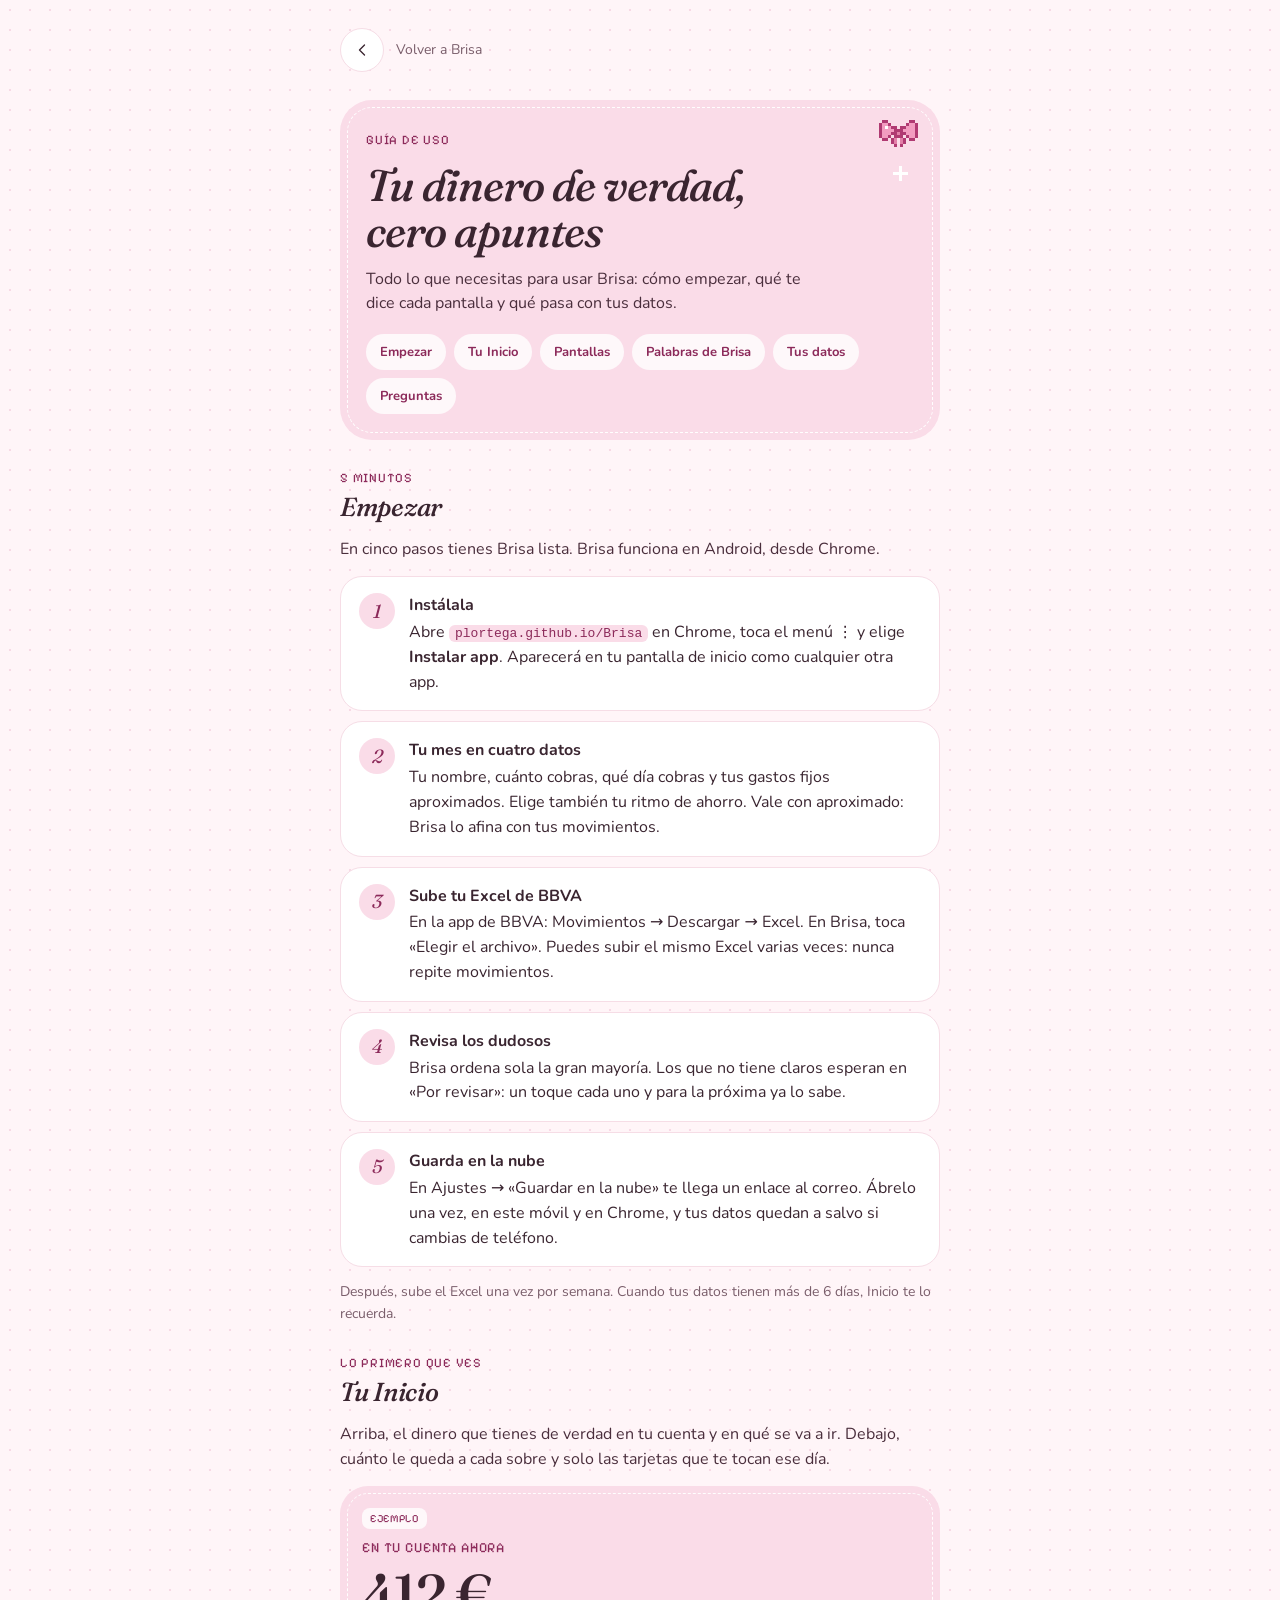
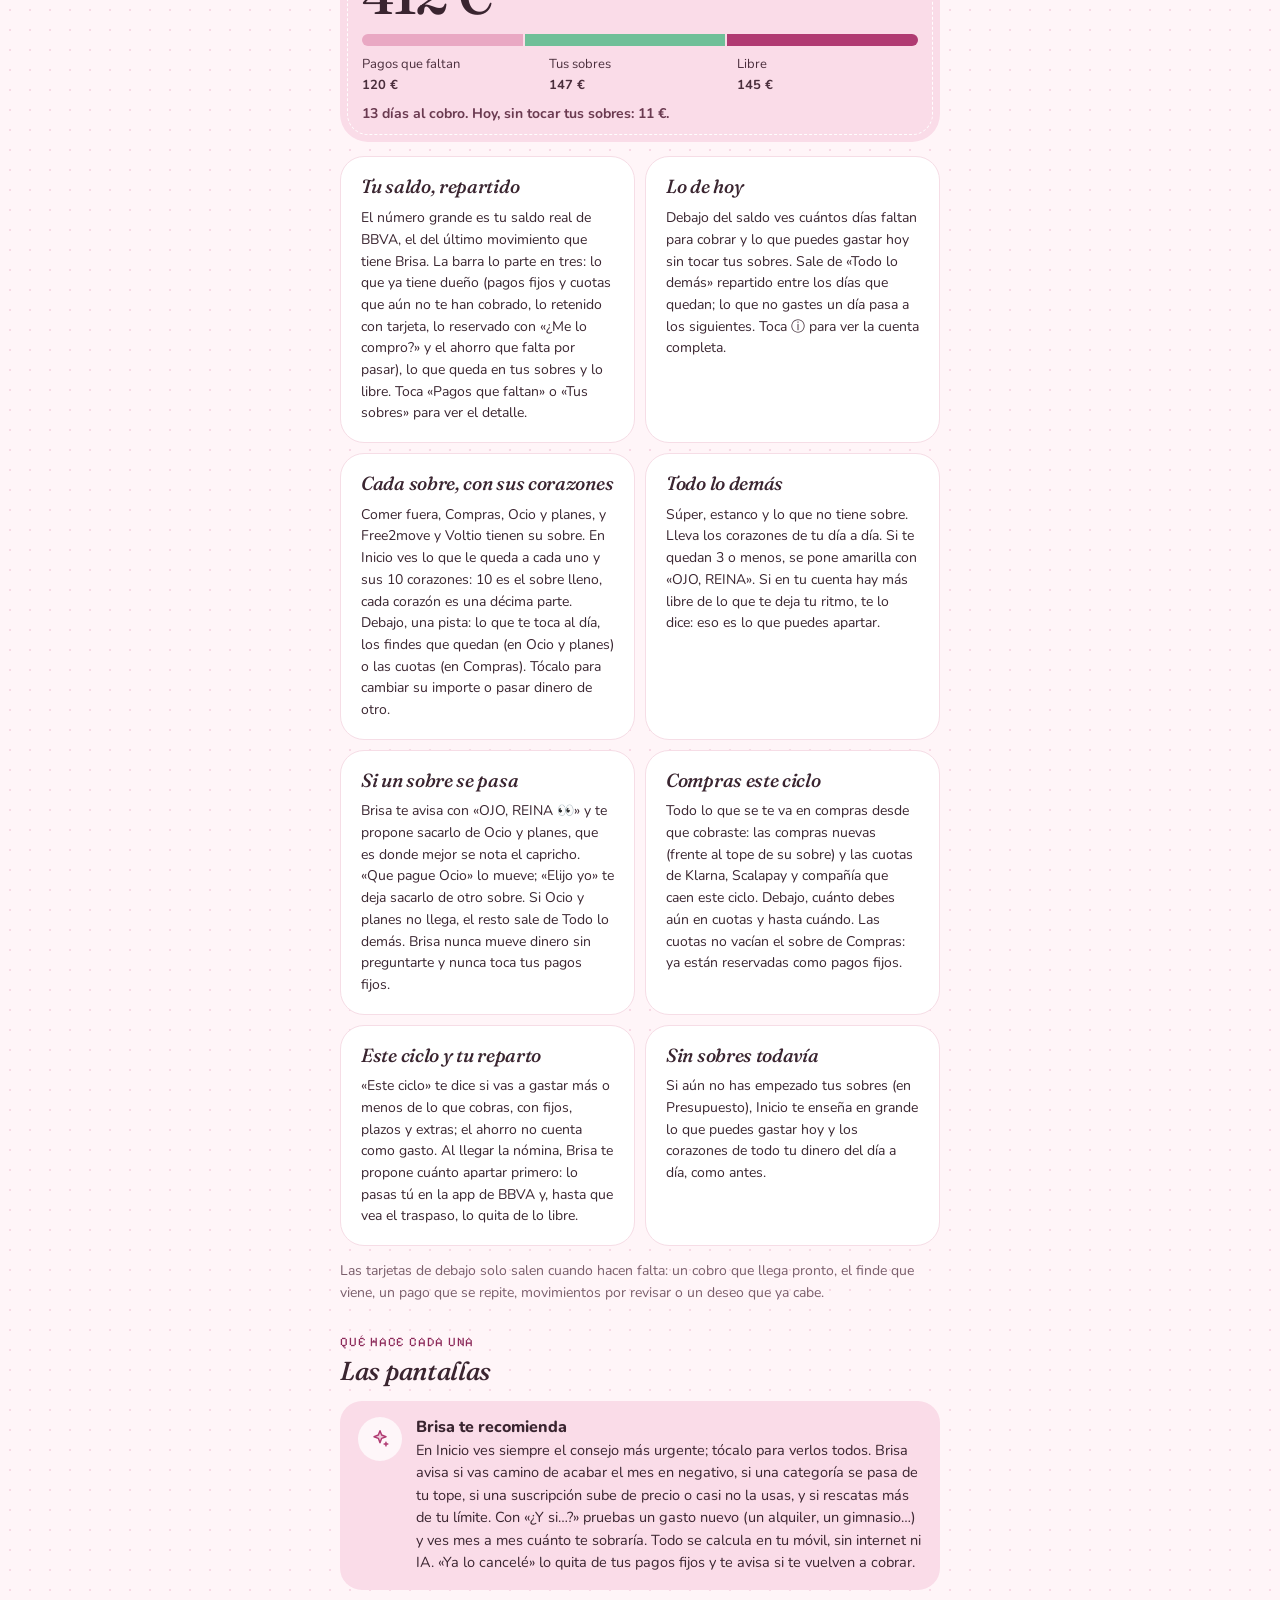
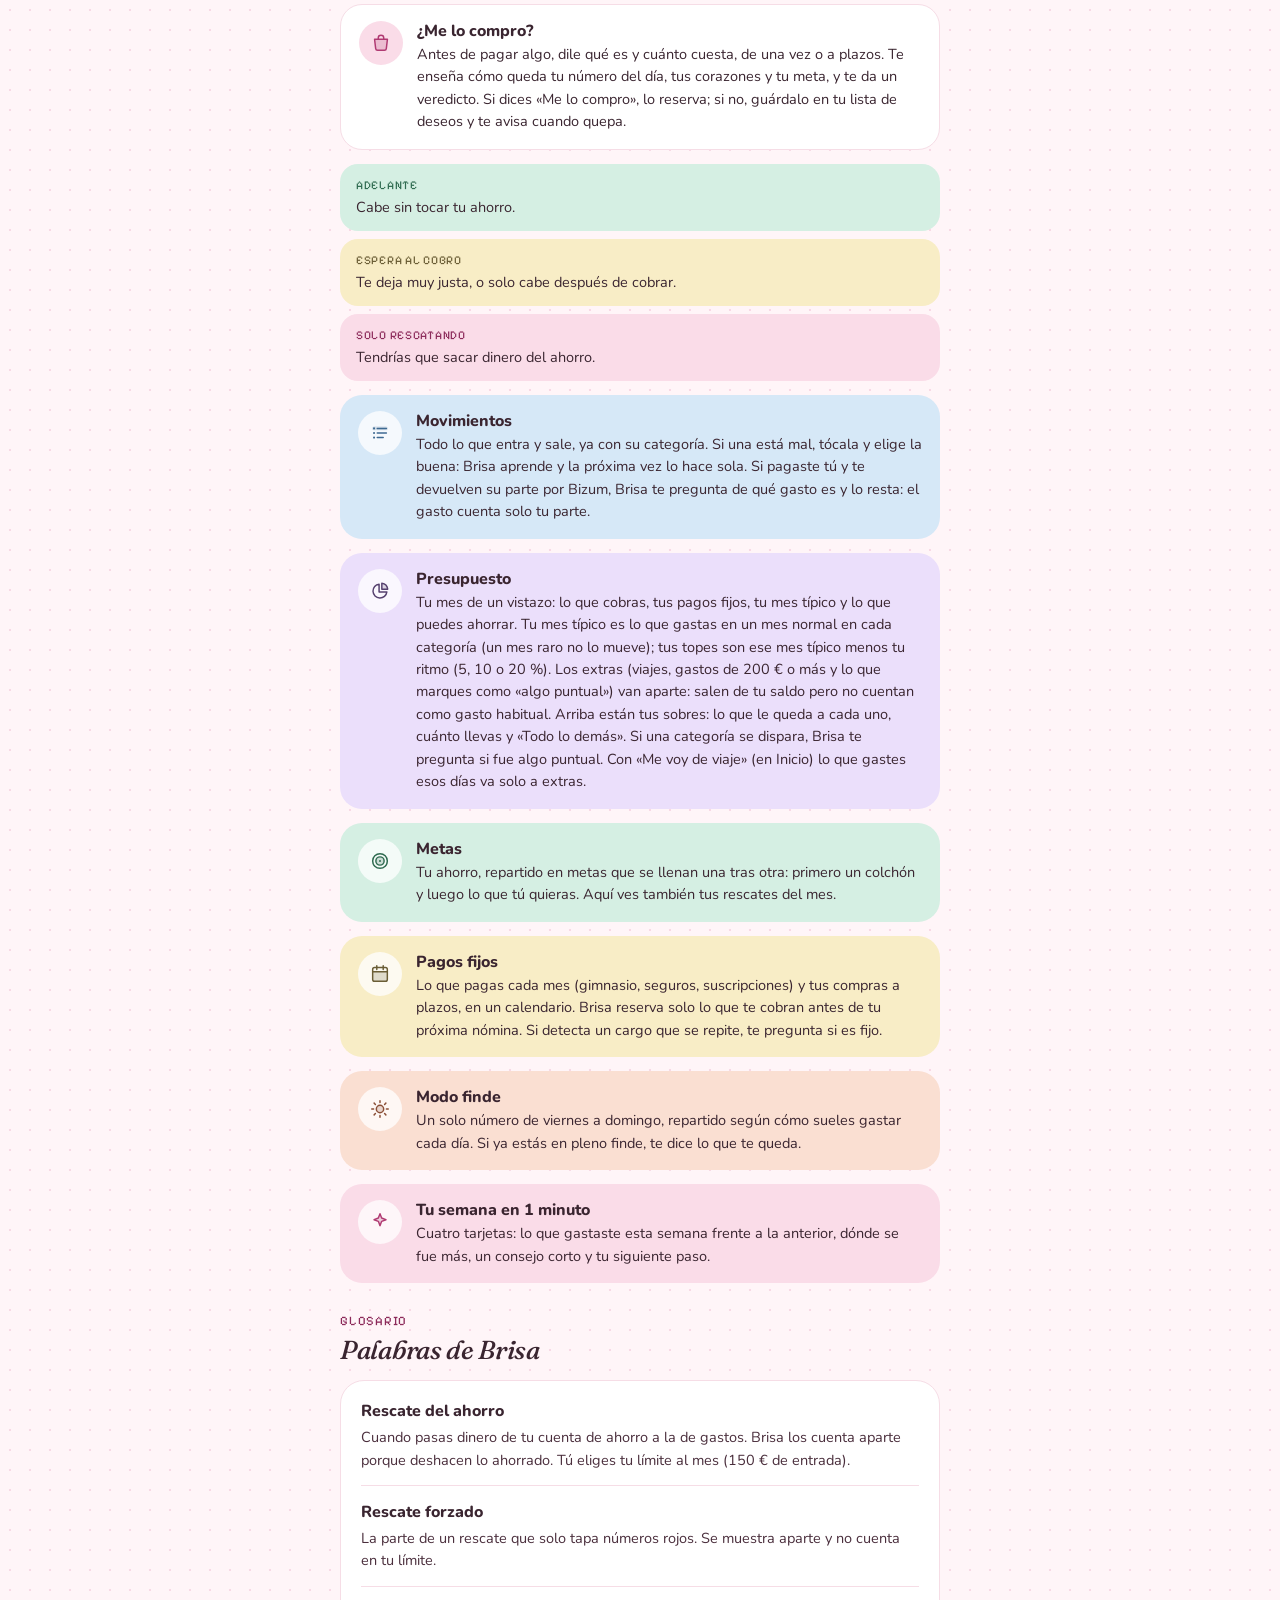
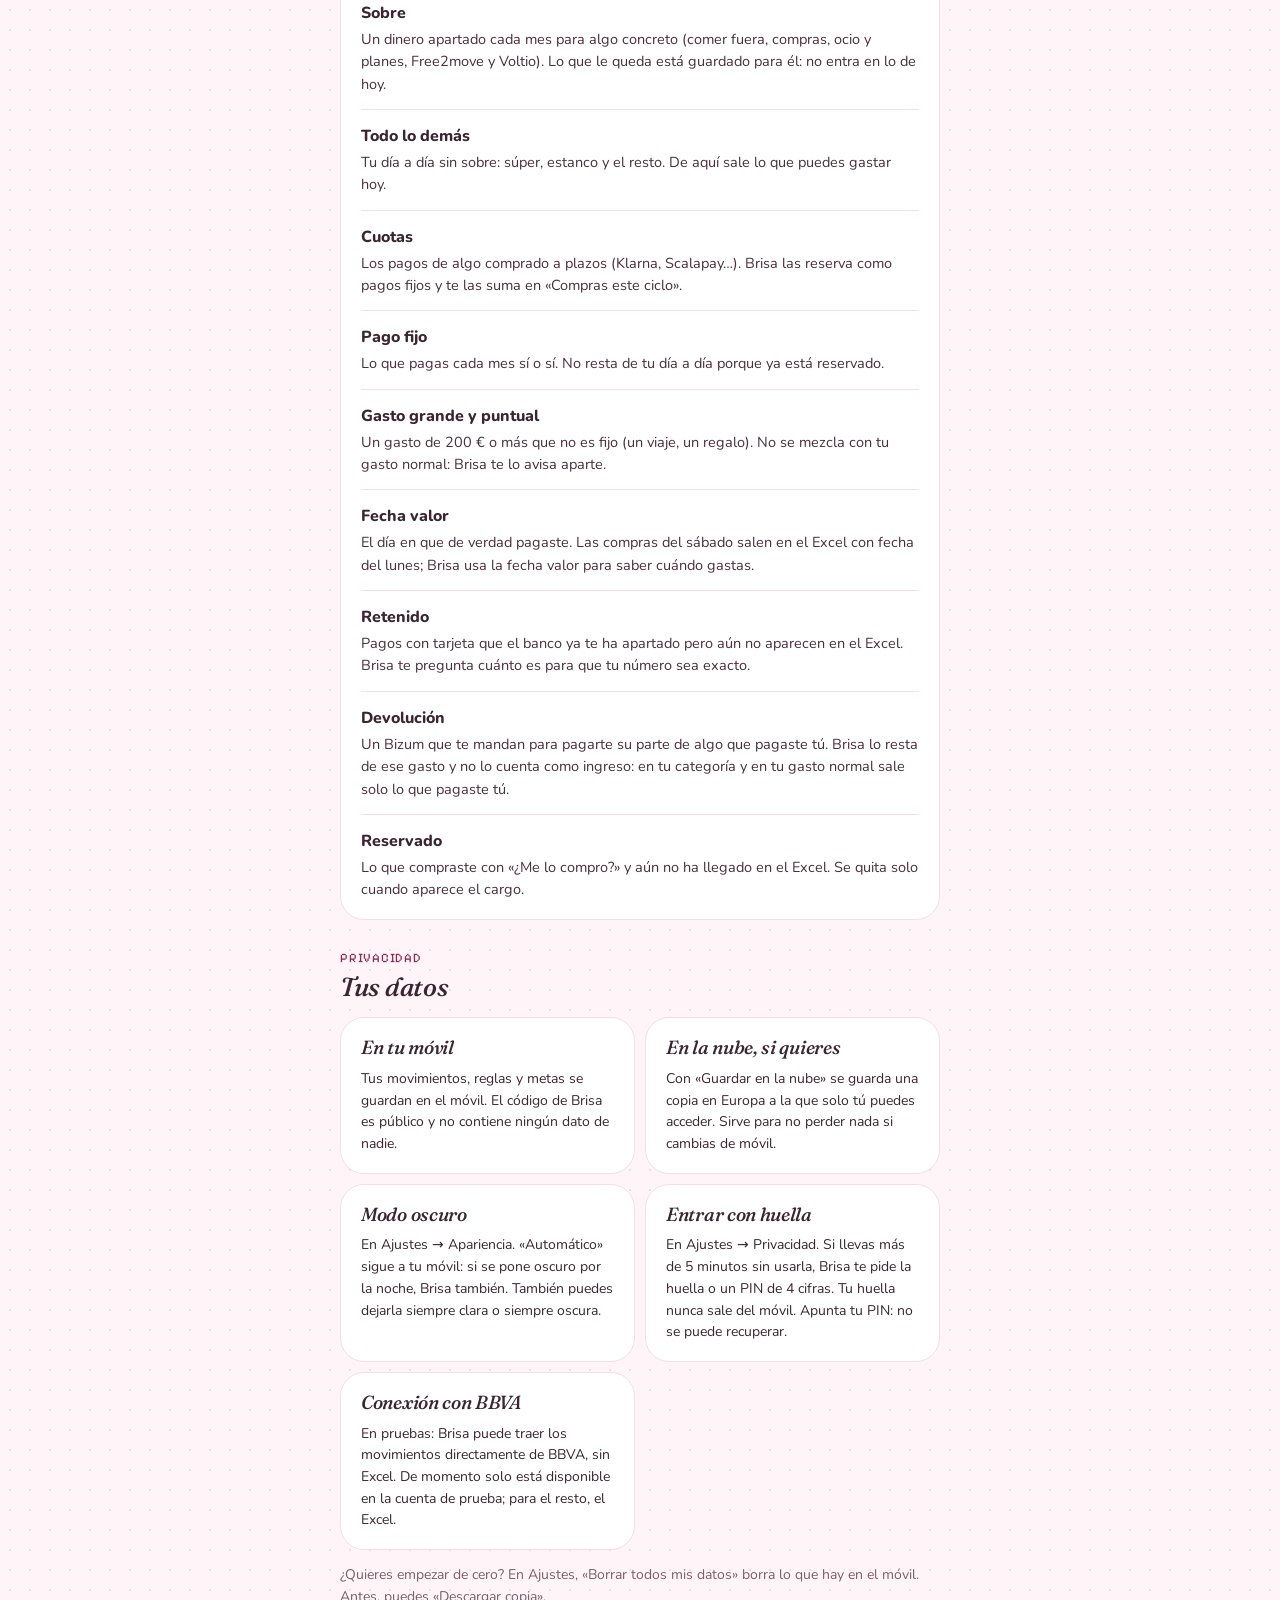
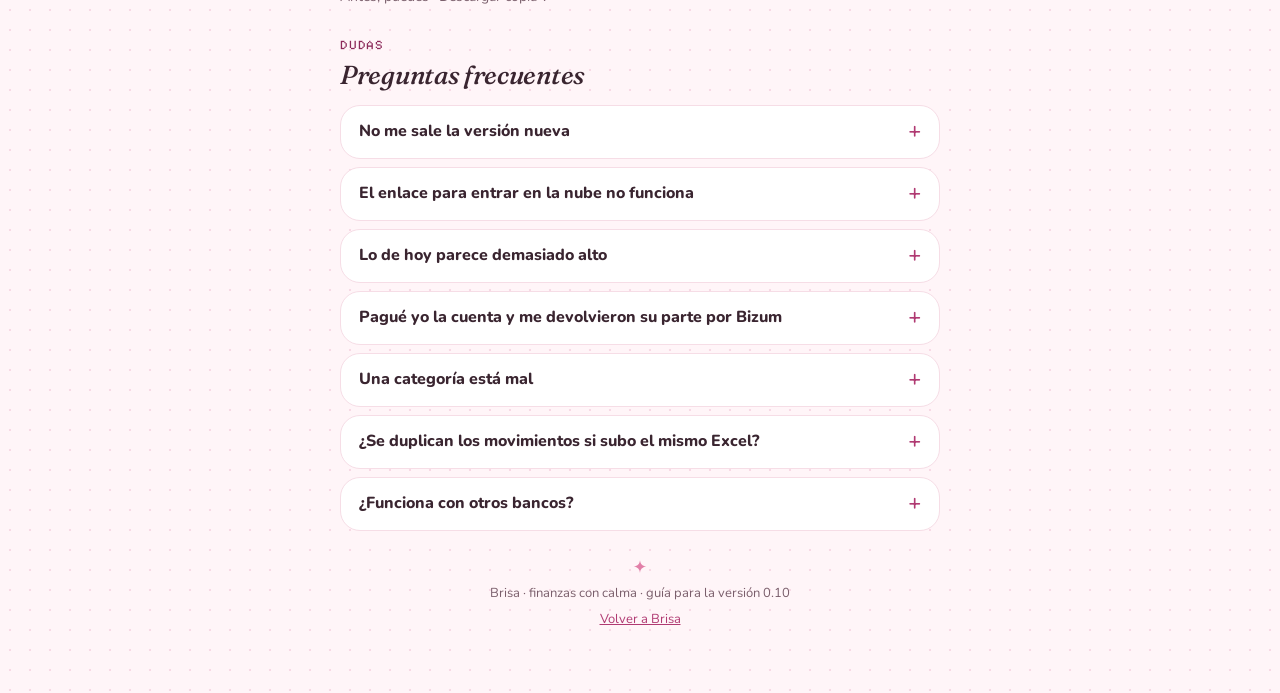
==== commit 07858477: "v0.11.0: voz más spicy Co-Authored-By: Claude Opus 5.5 <noreply@anthropic.com> Claude-Session: https" ====
--- a/guia.html
+++ b/guia.html
@@ -142,7 +142,7 @@
     <div class="card"><h3>Lo de hoy</h3><p class="small">Debajo del saldo ves cuántos días faltan para cobrar y lo que puedes gastar hoy sin tocar tus sobres. Sale de «Todo lo demás» repartido entre los días que quedan; lo que no gastes un día pasa a los siguientes. Toca ⓘ para ver la cuenta completa.</p></div>
     <div class="card"><h3>Cada sobre, con sus corazones</h3><p class="small">Comer fuera, Compras, Ocio y planes, y Free2move y Voltio tienen su sobre. En Inicio ves lo que le queda a cada uno y sus 10 corazones: 10 es el sobre lleno, cada corazón es una décima parte. Debajo, una pista: lo que te toca al día, los findes que quedan (en Ocio y planes) o las cuotas (en Compras). Tócalo para cambiar su importe o pasar dinero de otro.</p></div>
     <div class="card"><h3>Todo lo demás</h3><p class="small">Súper, estanco y lo que no tiene sobre. Lleva los corazones de tu día a día. Si te quedan 3 o menos, se pone amarilla con «OJO, REINA». Si en tu cuenta hay más libre de lo que te deja tu ritmo, te lo dice: eso es lo que puedes apartar.</p></div>
-    <div class="card"><h3>Si un sobre se pasa</h3><p class="small">Brisa te avisa con «OJO, REINA 👀» y te propone sacarlo de Ocio y planes, que es donde mejor se nota el capricho. «Sí, de Ocio» lo mueve; «Elijo yo» te deja sacarlo de otro sobre. Si Ocio y planes no llega, el resto sale de Todo lo demás. Brisa nunca mueve dinero sin preguntarte y nunca toca tus pagos fijos.</p></div>
+    <div class="card"><h3>Si un sobre se pasa</h3><p class="small">Brisa te avisa con «OJO, REINA 👀» y te propone sacarlo de Ocio y planes, que es donde mejor se nota el capricho. «Que pague Ocio» lo mueve; «Elijo yo» te deja sacarlo de otro sobre. Si Ocio y planes no llega, el resto sale de Todo lo demás. Brisa nunca mueve dinero sin preguntarte y nunca toca tus pagos fijos.</p></div>
     <div class="card"><h3>Compras este ciclo</h3><p class="small">Todo lo que se te va en compras desde que cobraste: las compras nuevas (frente al tope de su sobre) y las cuotas de Klarna, Scalapay y compañía que caen este ciclo. Debajo, cuánto debes aún en cuotas y hasta cuándo. Las cuotas no vacían el sobre de Compras: ya están reservadas como pagos fijos.</p></div>
     <div class="card"><h3>Este ciclo y tu reparto</h3><p class="small">«Este ciclo» te dice si vas a gastar más o menos de lo que cobras, con fijos, plazos y extras; el ahorro no cuenta como gasto. Al llegar la nómina, Brisa te propone cuánto apartar primero: lo pasas tú en la app de BBVA y, hasta que vea el traspaso, lo quita de lo libre.</p></div>
     <div class="card"><h3>Sin sobres todavía</h3><p class="small">Si aún no has empezado tus sobres (en Presupuesto), Inicio te enseña en grande lo que puedes gastar hoy y los corazones de todo tu dinero del día a día, como antes.</p></div>
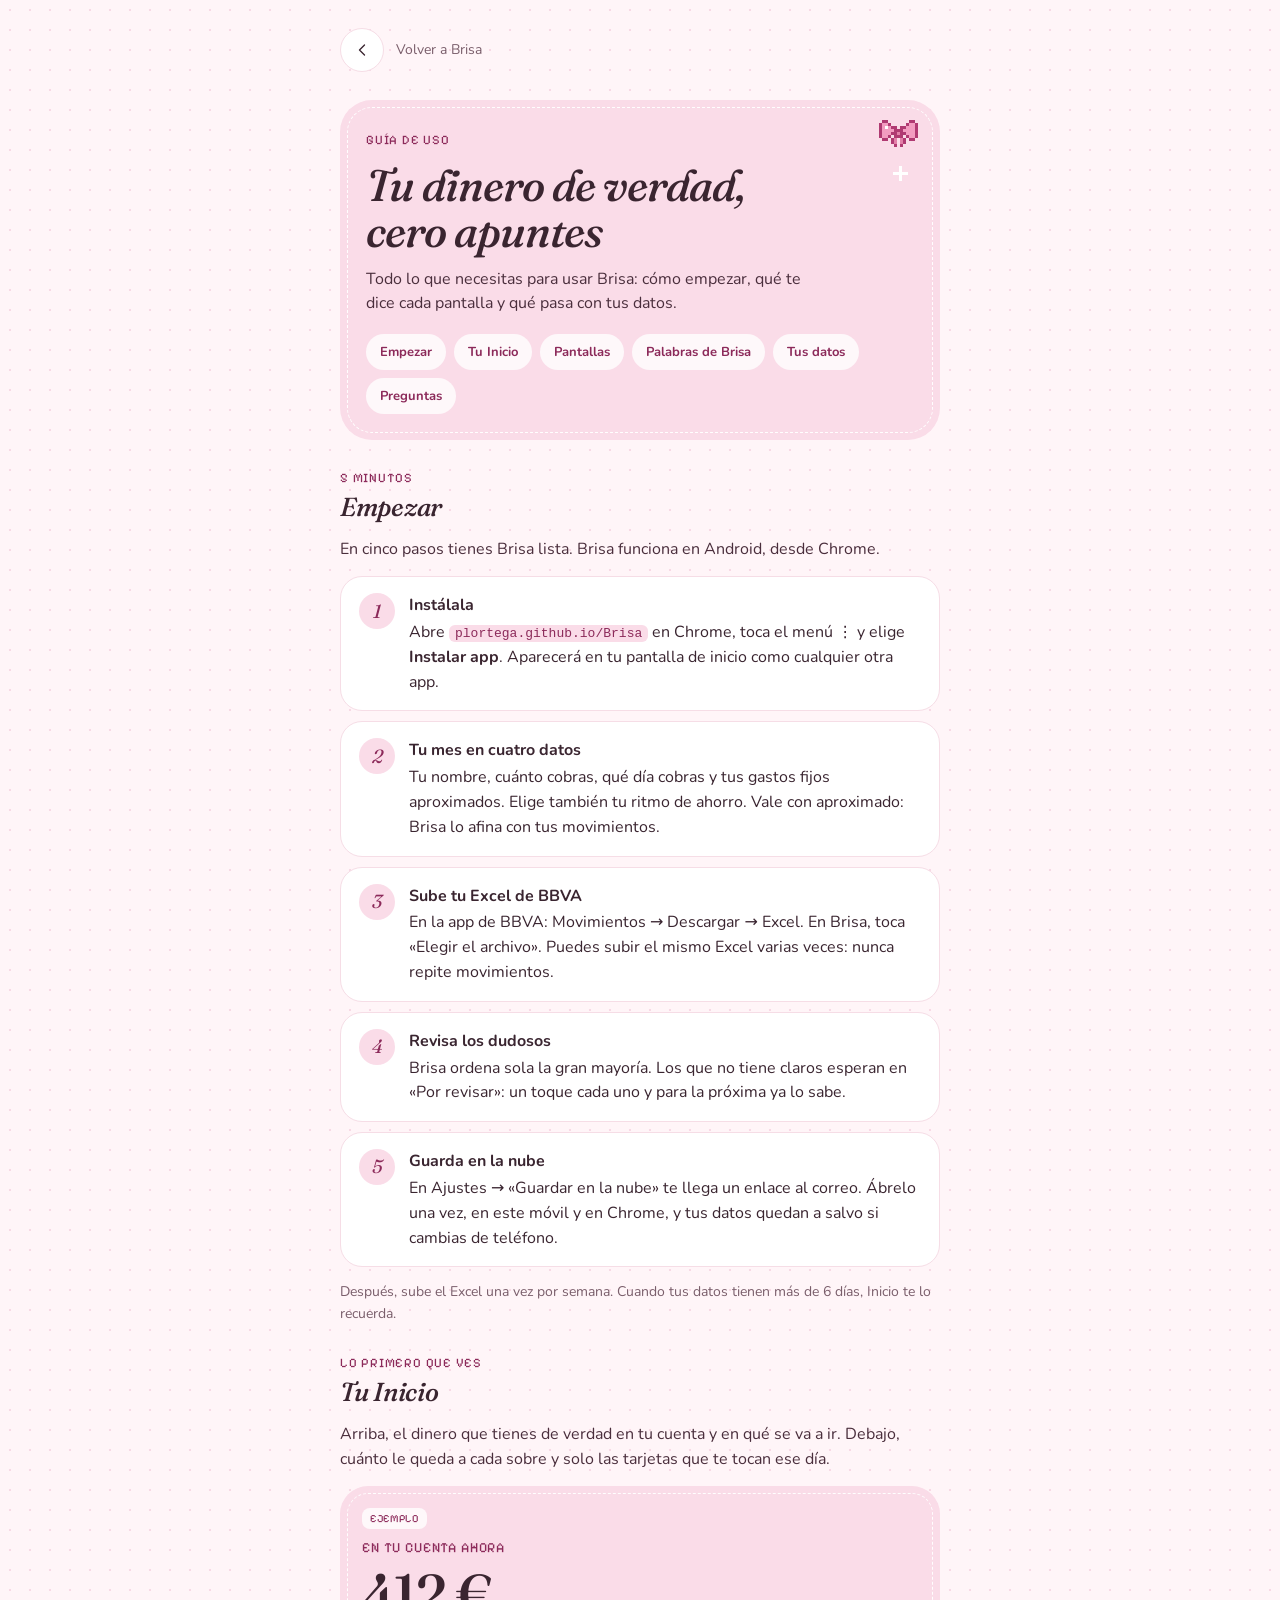
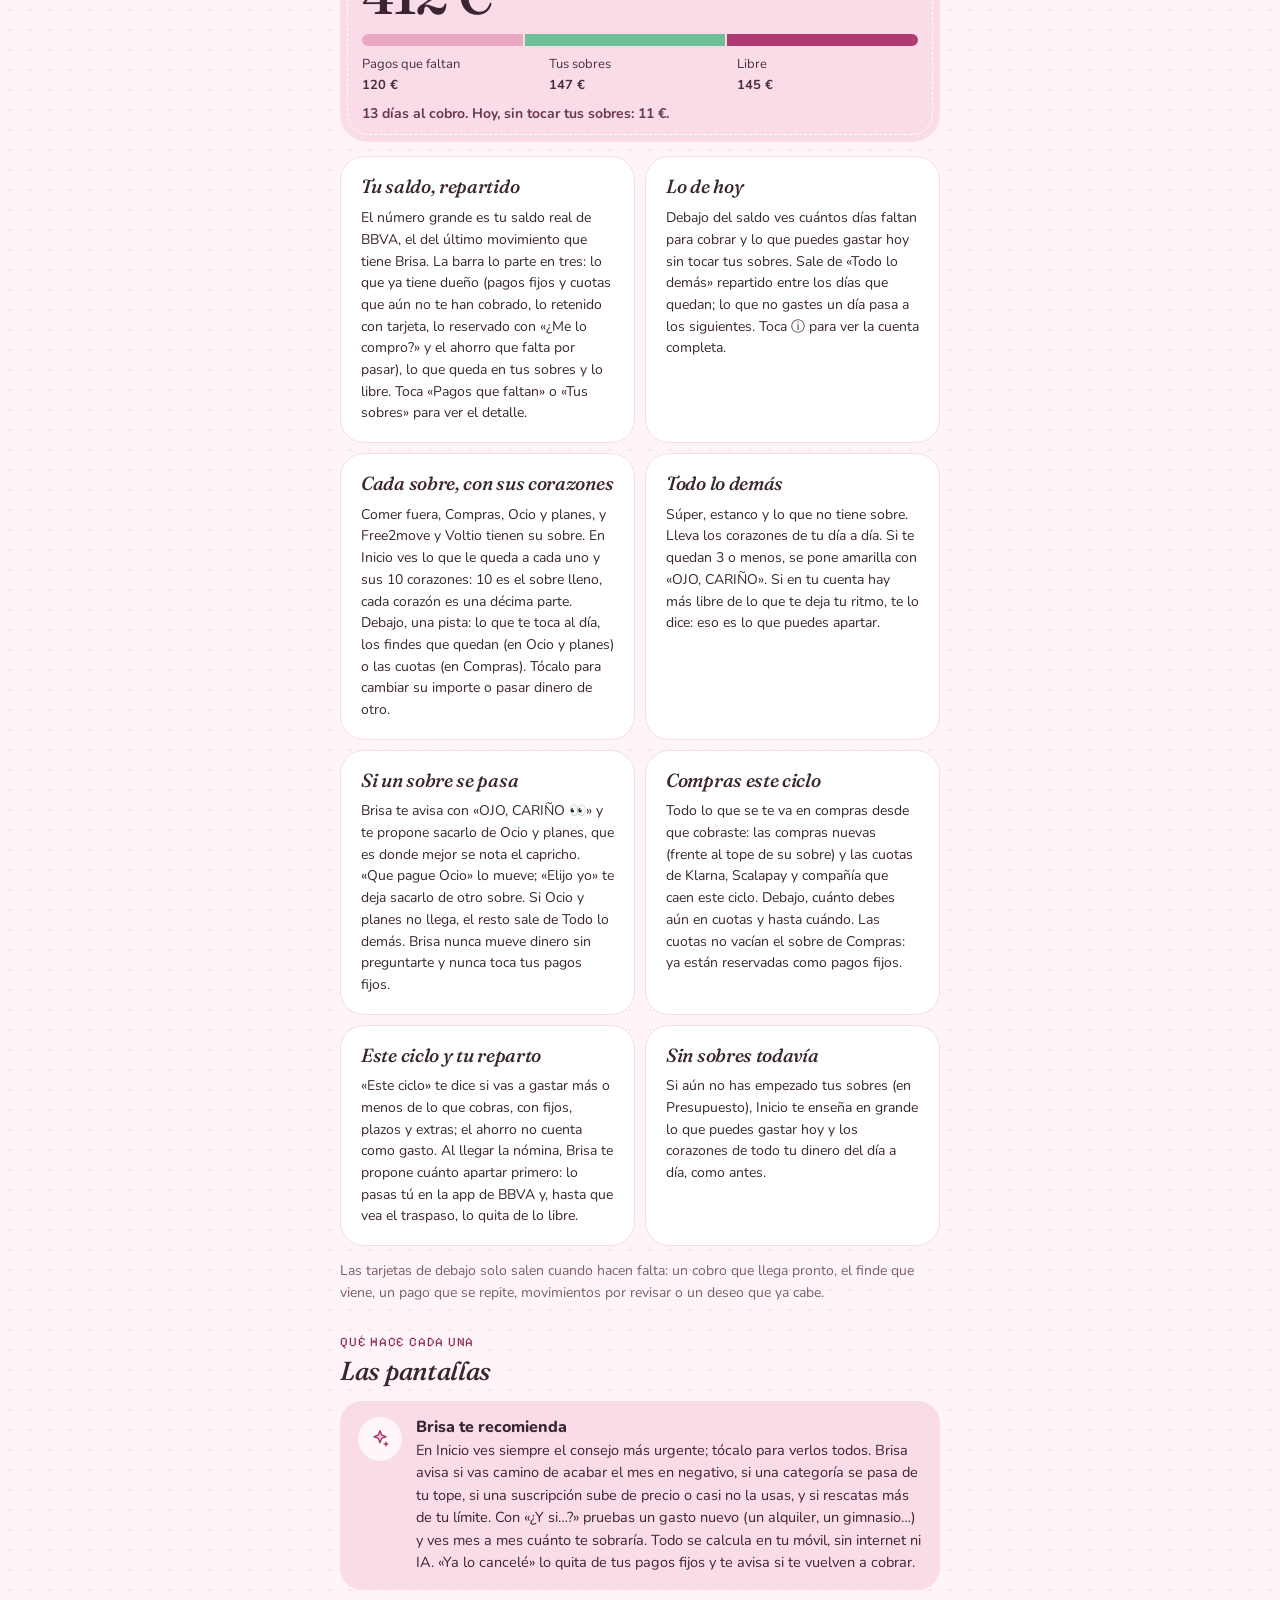
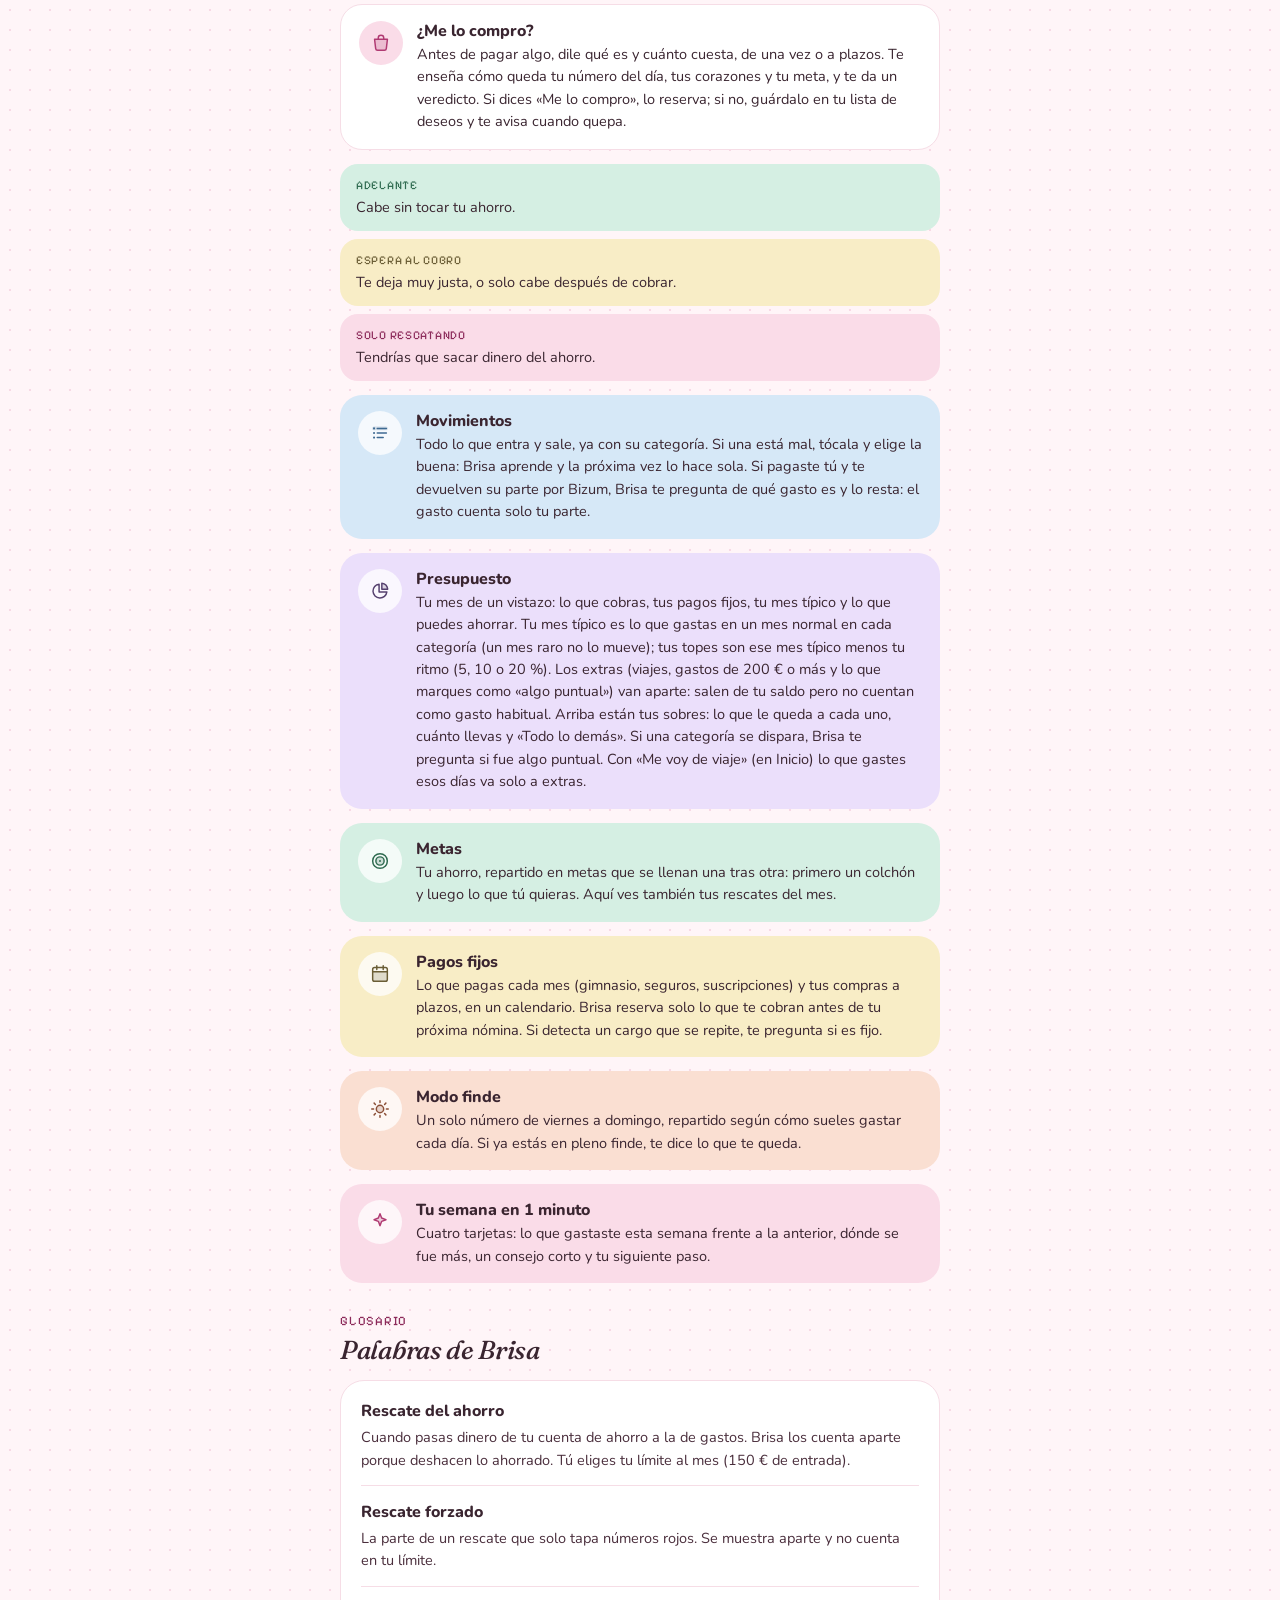
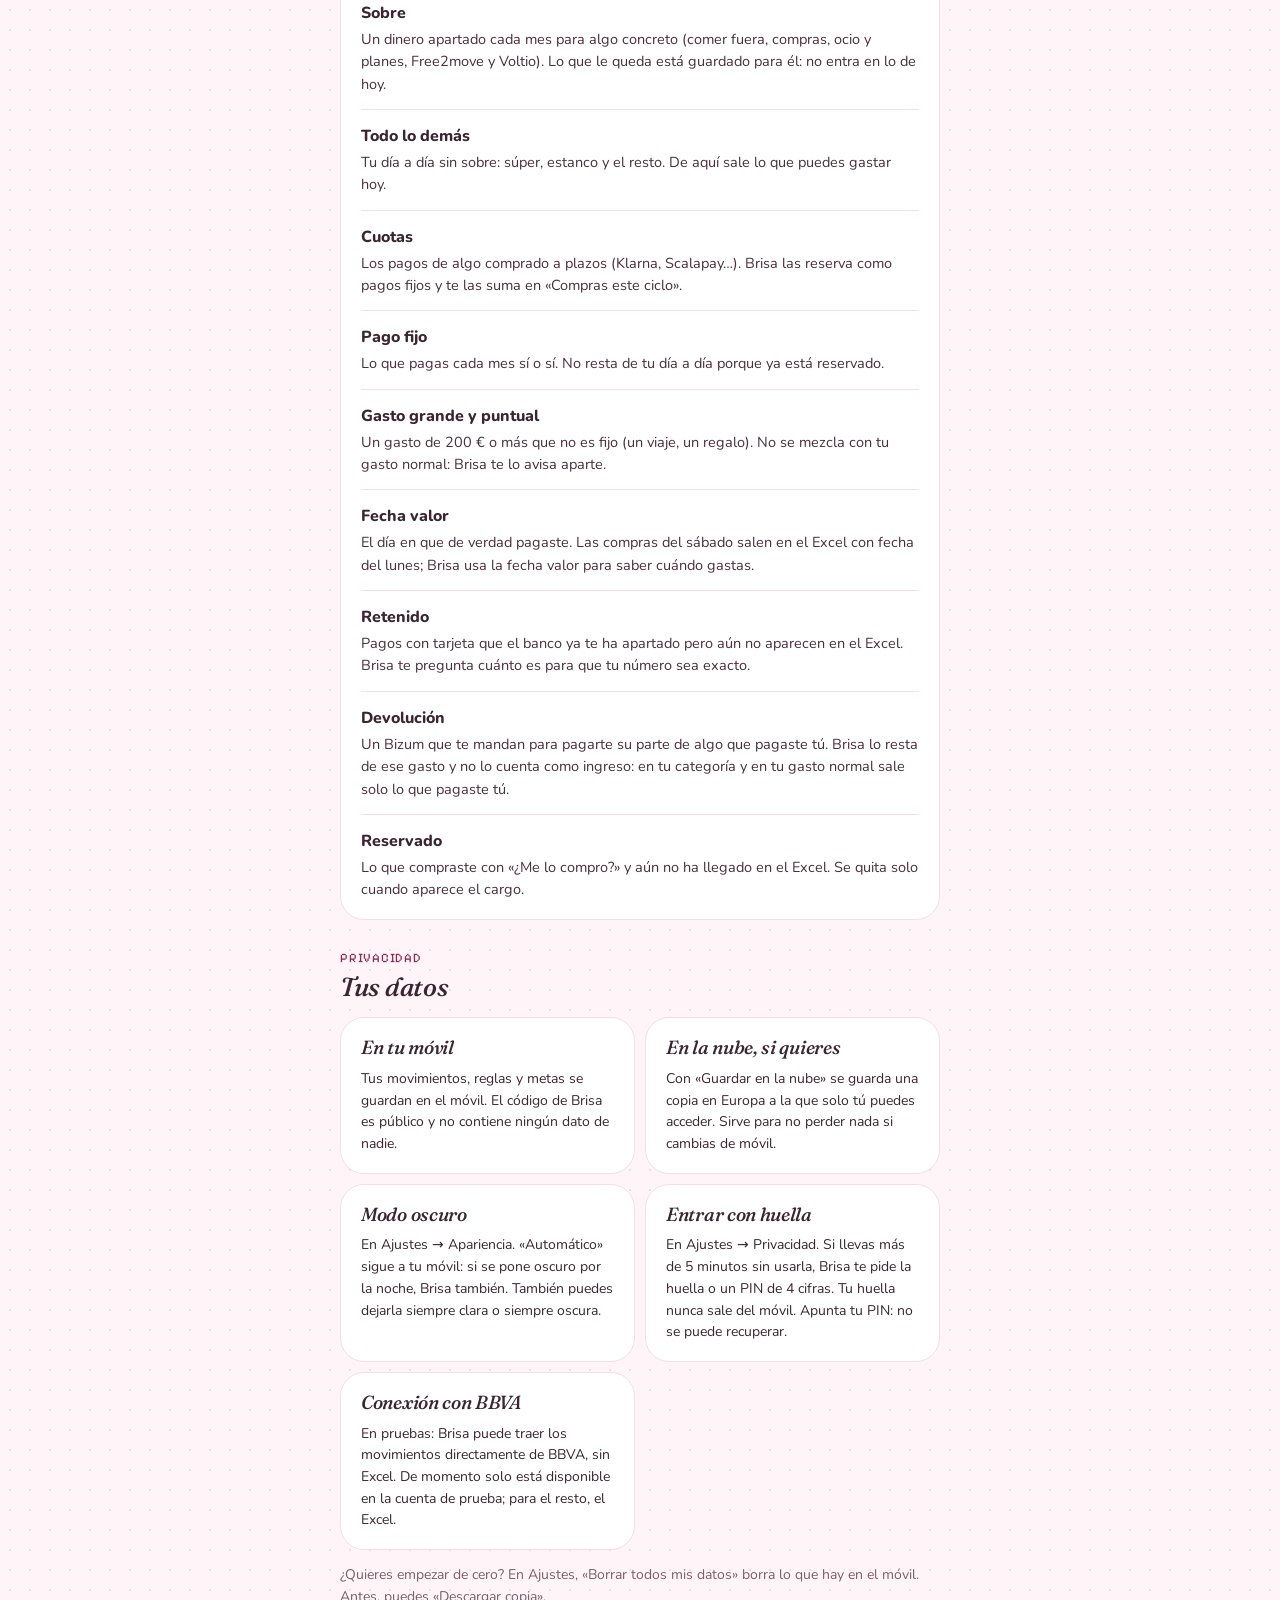
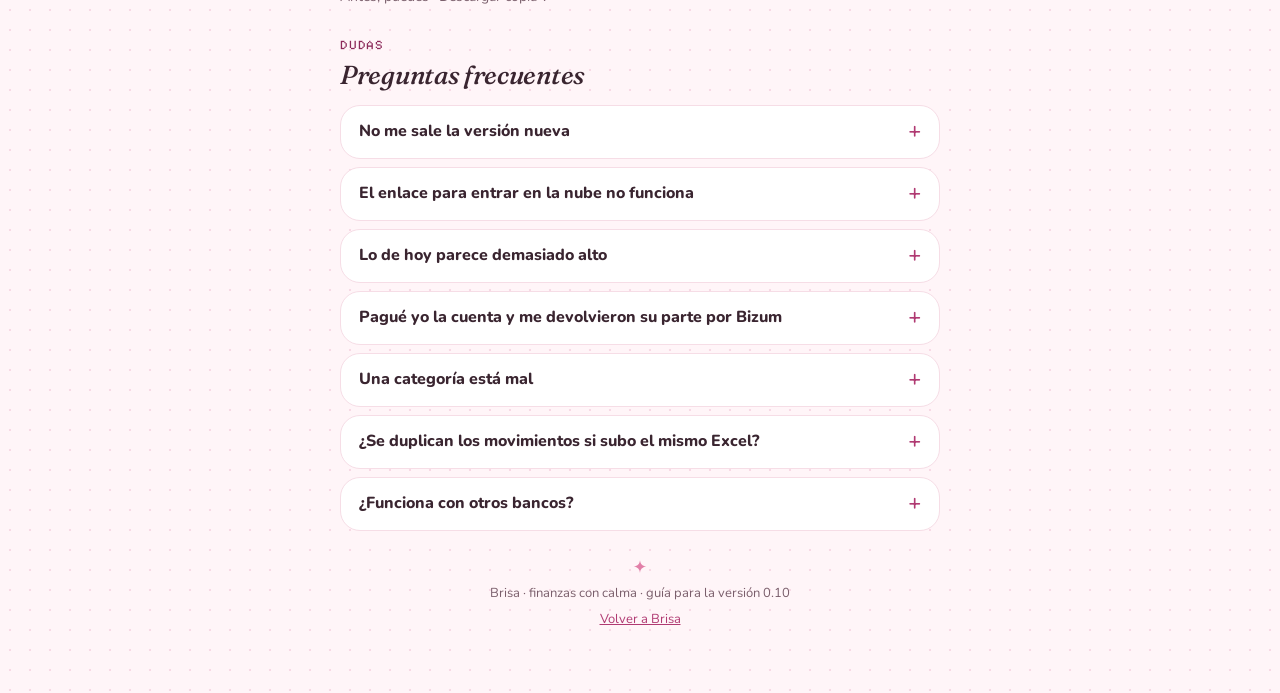
==== commit b1ab3450: "v0.11.2: cariño, querida y guapita en lugar de reina Co-Authored-By: Claude Opus 5.5 <noreply@anthro" ====
--- a/guia.html
+++ b/guia.html
@@ -141,8 +141,8 @@
     <div class="card"><h3>Tu saldo, repartido</h3><p class="small">El número grande es tu saldo real de BBVA, el del último movimiento que tiene Brisa. La barra lo parte en tres: lo que ya tiene dueño (pagos fijos y cuotas que aún no te han cobrado, lo retenido con tarjeta, lo reservado con «¿Me lo compro?» y el ahorro que falta por pasar), lo que queda en tus sobres y lo libre. Toca «Pagos que faltan» o «Tus sobres» para ver el detalle.</p></div>
     <div class="card"><h3>Lo de hoy</h3><p class="small">Debajo del saldo ves cuántos días faltan para cobrar y lo que puedes gastar hoy sin tocar tus sobres. Sale de «Todo lo demás» repartido entre los días que quedan; lo que no gastes un día pasa a los siguientes. Toca ⓘ para ver la cuenta completa.</p></div>
     <div class="card"><h3>Cada sobre, con sus corazones</h3><p class="small">Comer fuera, Compras, Ocio y planes, y Free2move y Voltio tienen su sobre. En Inicio ves lo que le queda a cada uno y sus 10 corazones: 10 es el sobre lleno, cada corazón es una décima parte. Debajo, una pista: lo que te toca al día, los findes que quedan (en Ocio y planes) o las cuotas (en Compras). Tócalo para cambiar su importe o pasar dinero de otro.</p></div>
-    <div class="card"><h3>Todo lo demás</h3><p class="small">Súper, estanco y lo que no tiene sobre. Lleva los corazones de tu día a día. Si te quedan 3 o menos, se pone amarilla con «OJO, REINA». Si en tu cuenta hay más libre de lo que te deja tu ritmo, te lo dice: eso es lo que puedes apartar.</p></div>
-    <div class="card"><h3>Si un sobre se pasa</h3><p class="small">Brisa te avisa con «OJO, REINA 👀» y te propone sacarlo de Ocio y planes, que es donde mejor se nota el capricho. «Que pague Ocio» lo mueve; «Elijo yo» te deja sacarlo de otro sobre. Si Ocio y planes no llega, el resto sale de Todo lo demás. Brisa nunca mueve dinero sin preguntarte y nunca toca tus pagos fijos.</p></div>
+    <div class="card"><h3>Todo lo demás</h3><p class="small">Súper, estanco y lo que no tiene sobre. Lleva los corazones de tu día a día. Si te quedan 3 o menos, se pone amarilla con «OJO, CARIÑO». Si en tu cuenta hay más libre de lo que te deja tu ritmo, te lo dice: eso es lo que puedes apartar.</p></div>
+    <div class="card"><h3>Si un sobre se pasa</h3><p class="small">Brisa te avisa con «OJO, CARIÑO 👀» y te propone sacarlo de Ocio y planes, que es donde mejor se nota el capricho. «Que pague Ocio» lo mueve; «Elijo yo» te deja sacarlo de otro sobre. Si Ocio y planes no llega, el resto sale de Todo lo demás. Brisa nunca mueve dinero sin preguntarte y nunca toca tus pagos fijos.</p></div>
     <div class="card"><h3>Compras este ciclo</h3><p class="small">Todo lo que se te va en compras desde que cobraste: las compras nuevas (frente al tope de su sobre) y las cuotas de Klarna, Scalapay y compañía que caen este ciclo. Debajo, cuánto debes aún en cuotas y hasta cuándo. Las cuotas no vacían el sobre de Compras: ya están reservadas como pagos fijos.</p></div>
     <div class="card"><h3>Este ciclo y tu reparto</h3><p class="small">«Este ciclo» te dice si vas a gastar más o menos de lo que cobras, con fijos, plazos y extras; el ahorro no cuenta como gasto. Al llegar la nómina, Brisa te propone cuánto apartar primero: lo pasas tú en la app de BBVA y, hasta que vea el traspaso, lo quita de lo libre.</p></div>
     <div class="card"><h3>Sin sobres todavía</h3><p class="small">Si aún no has empezado tus sobres (en Presupuesto), Inicio te enseña en grande lo que puedes gastar hoy y los corazones de todo tu dinero del día a día, como antes.</p></div>
